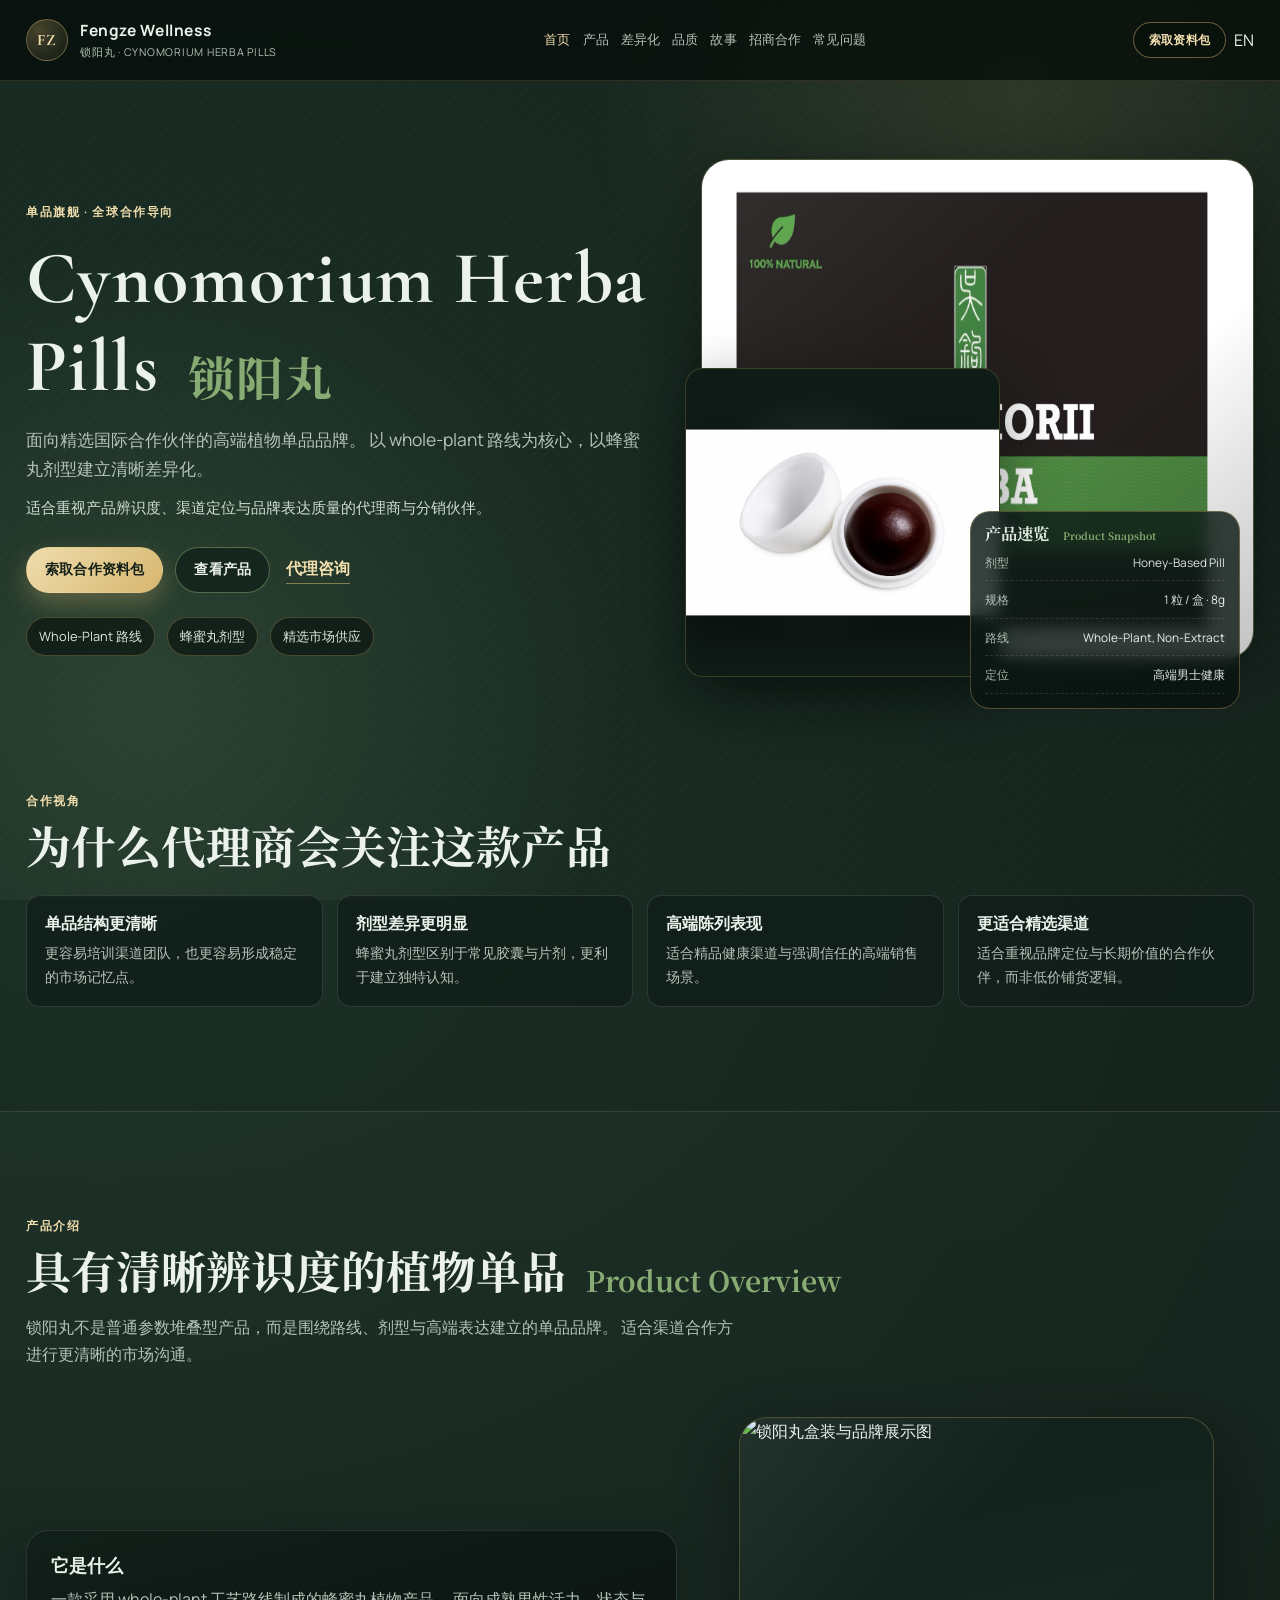
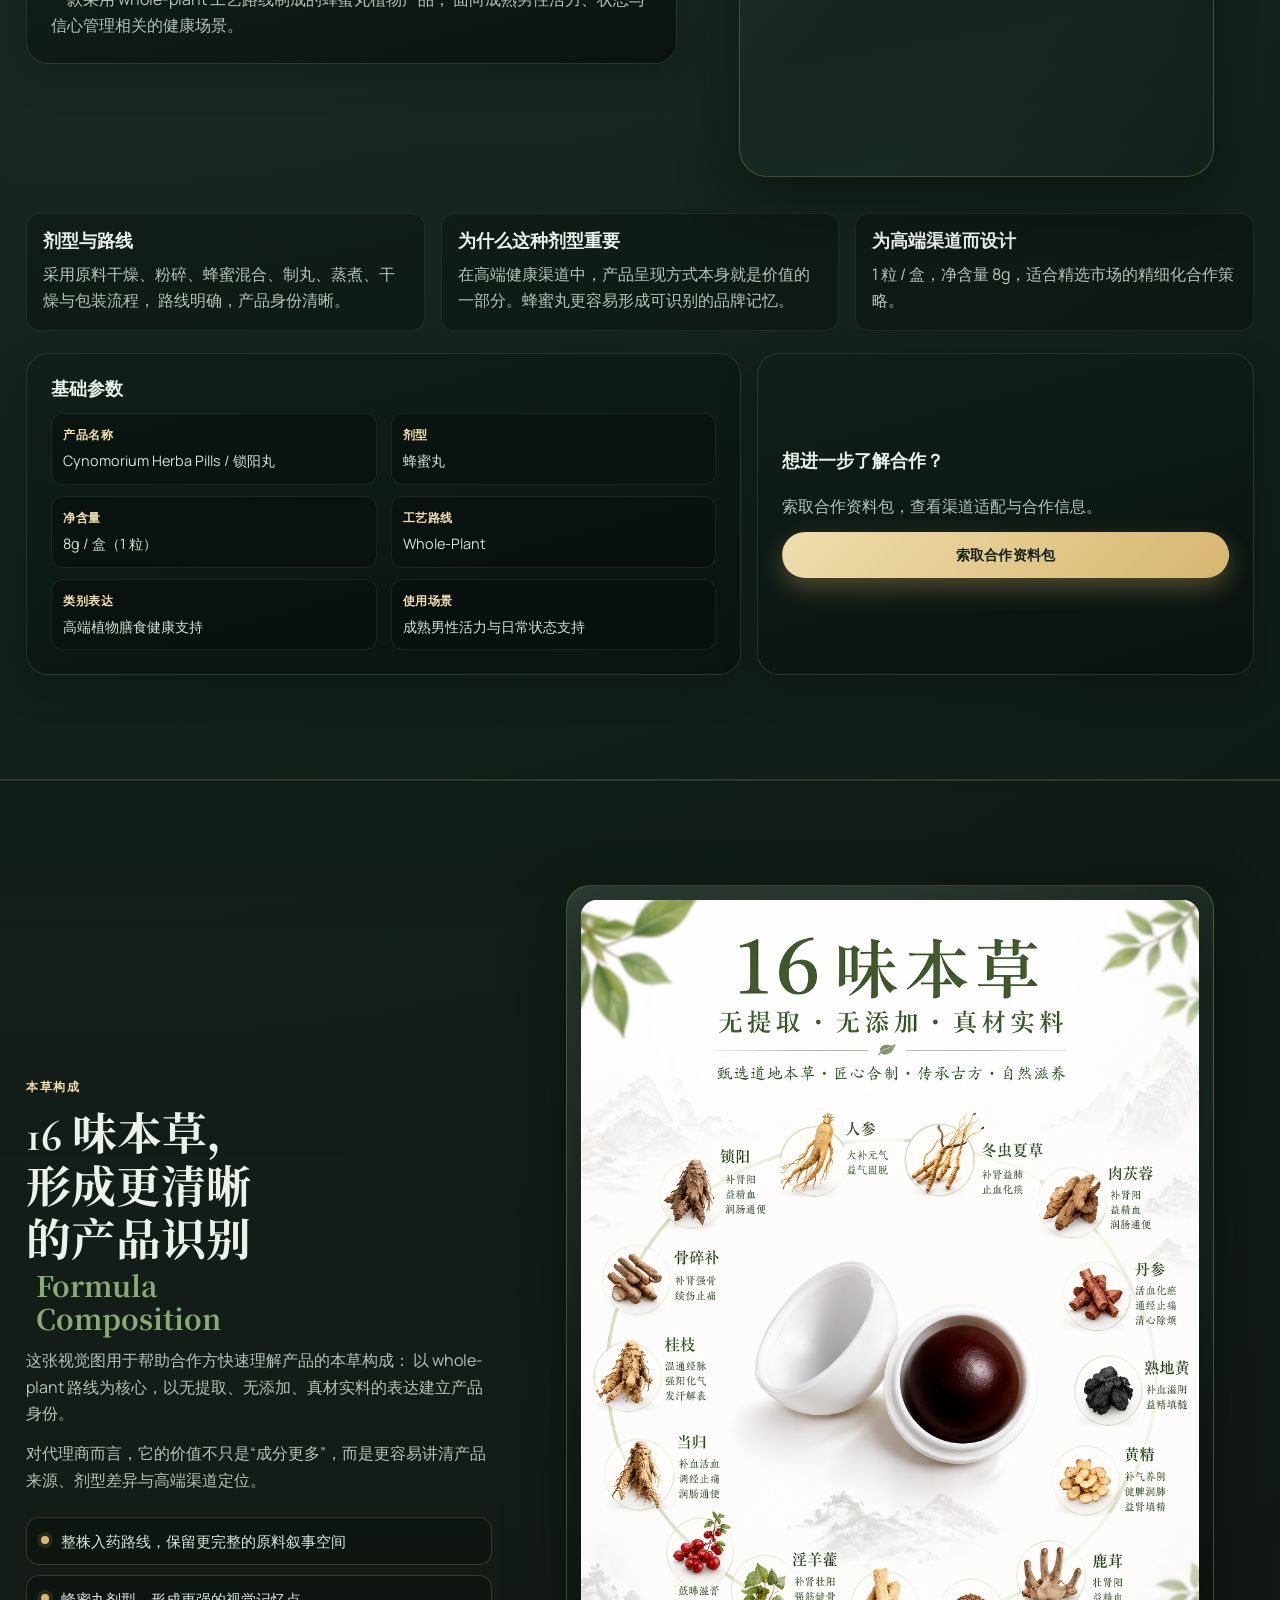
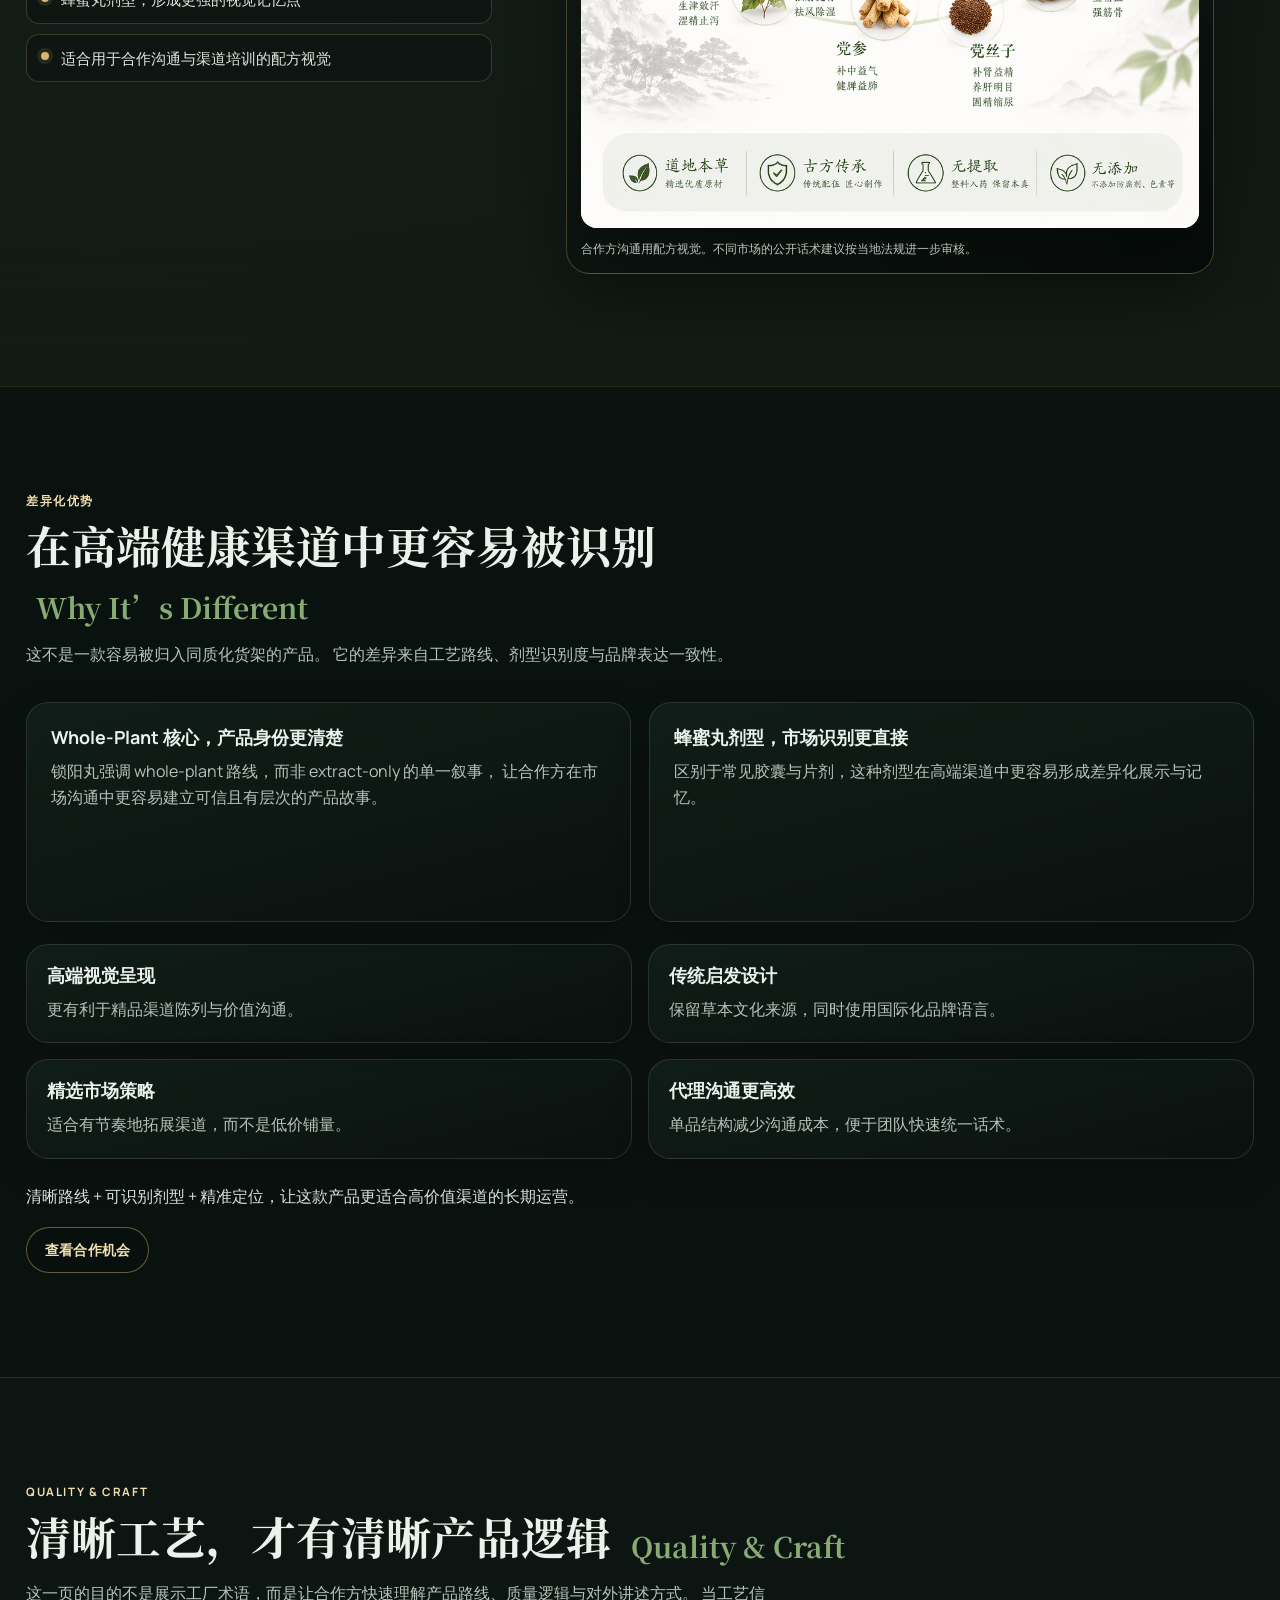
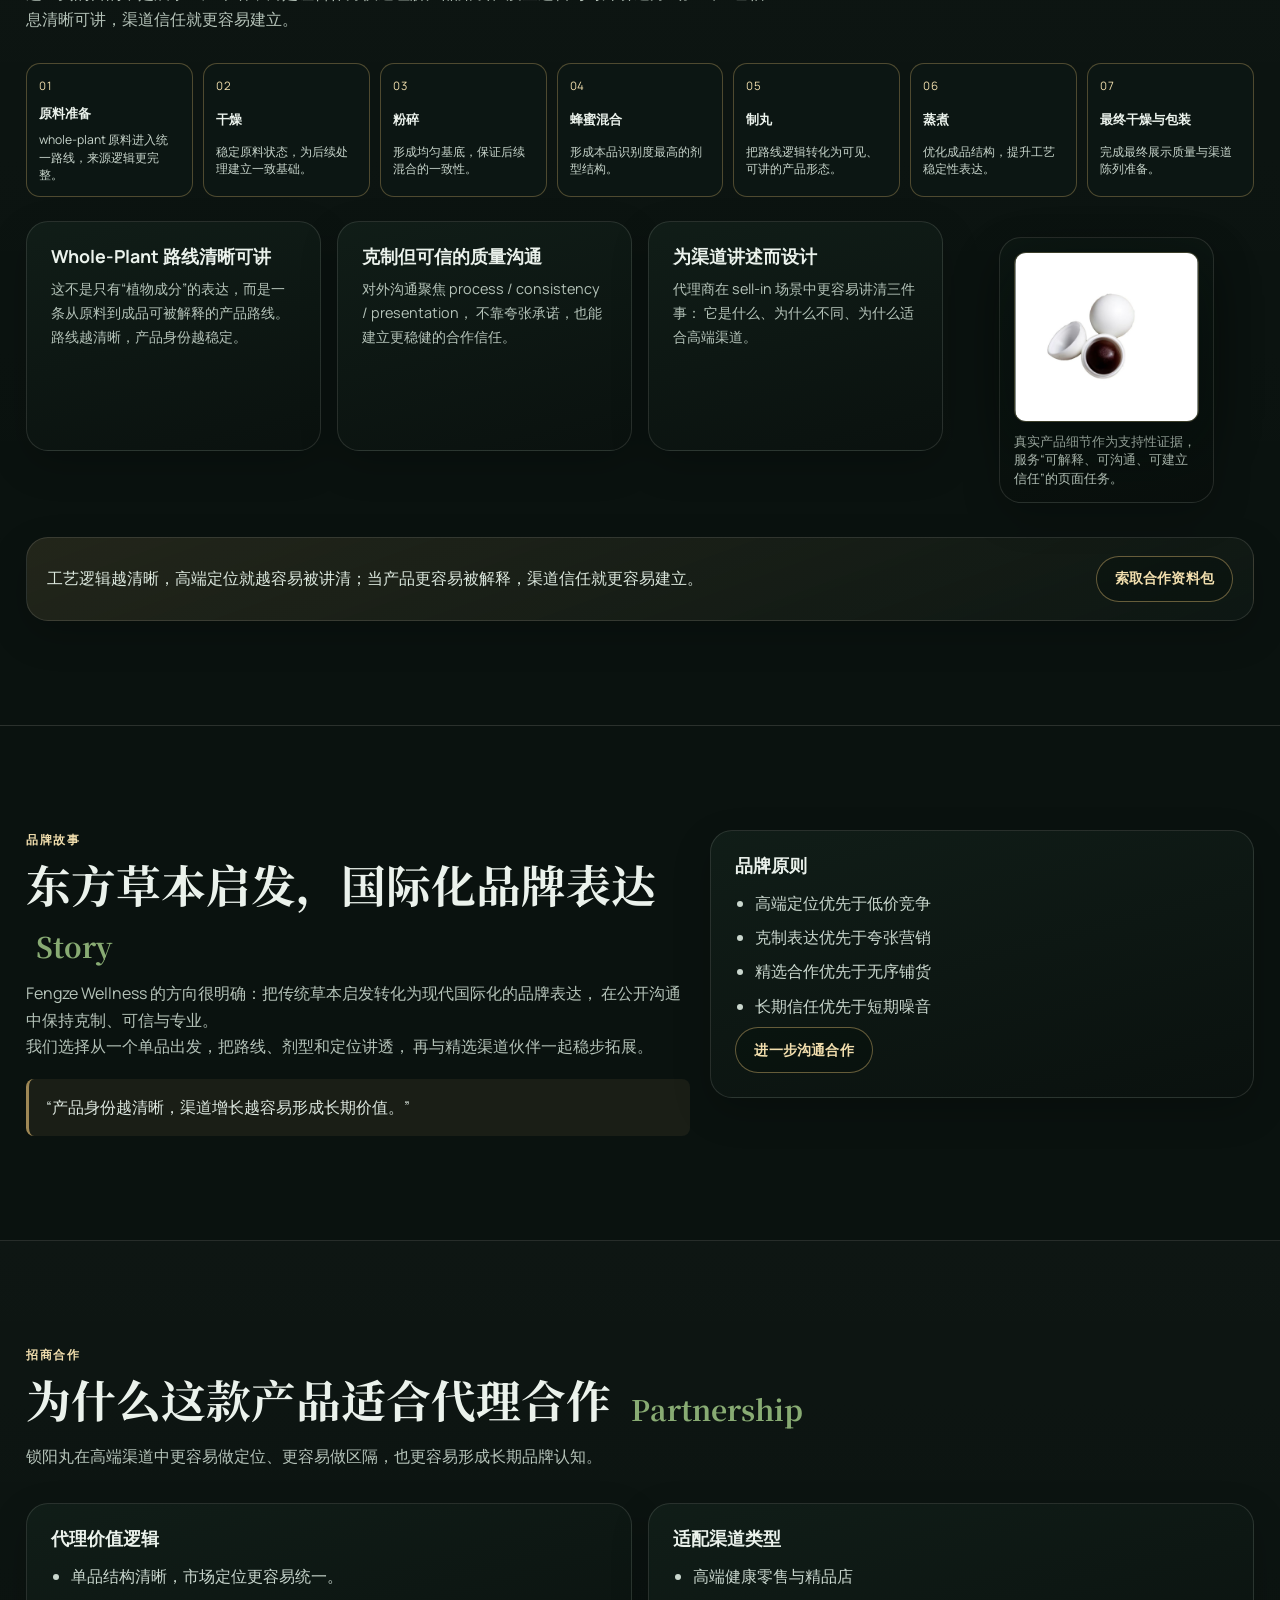
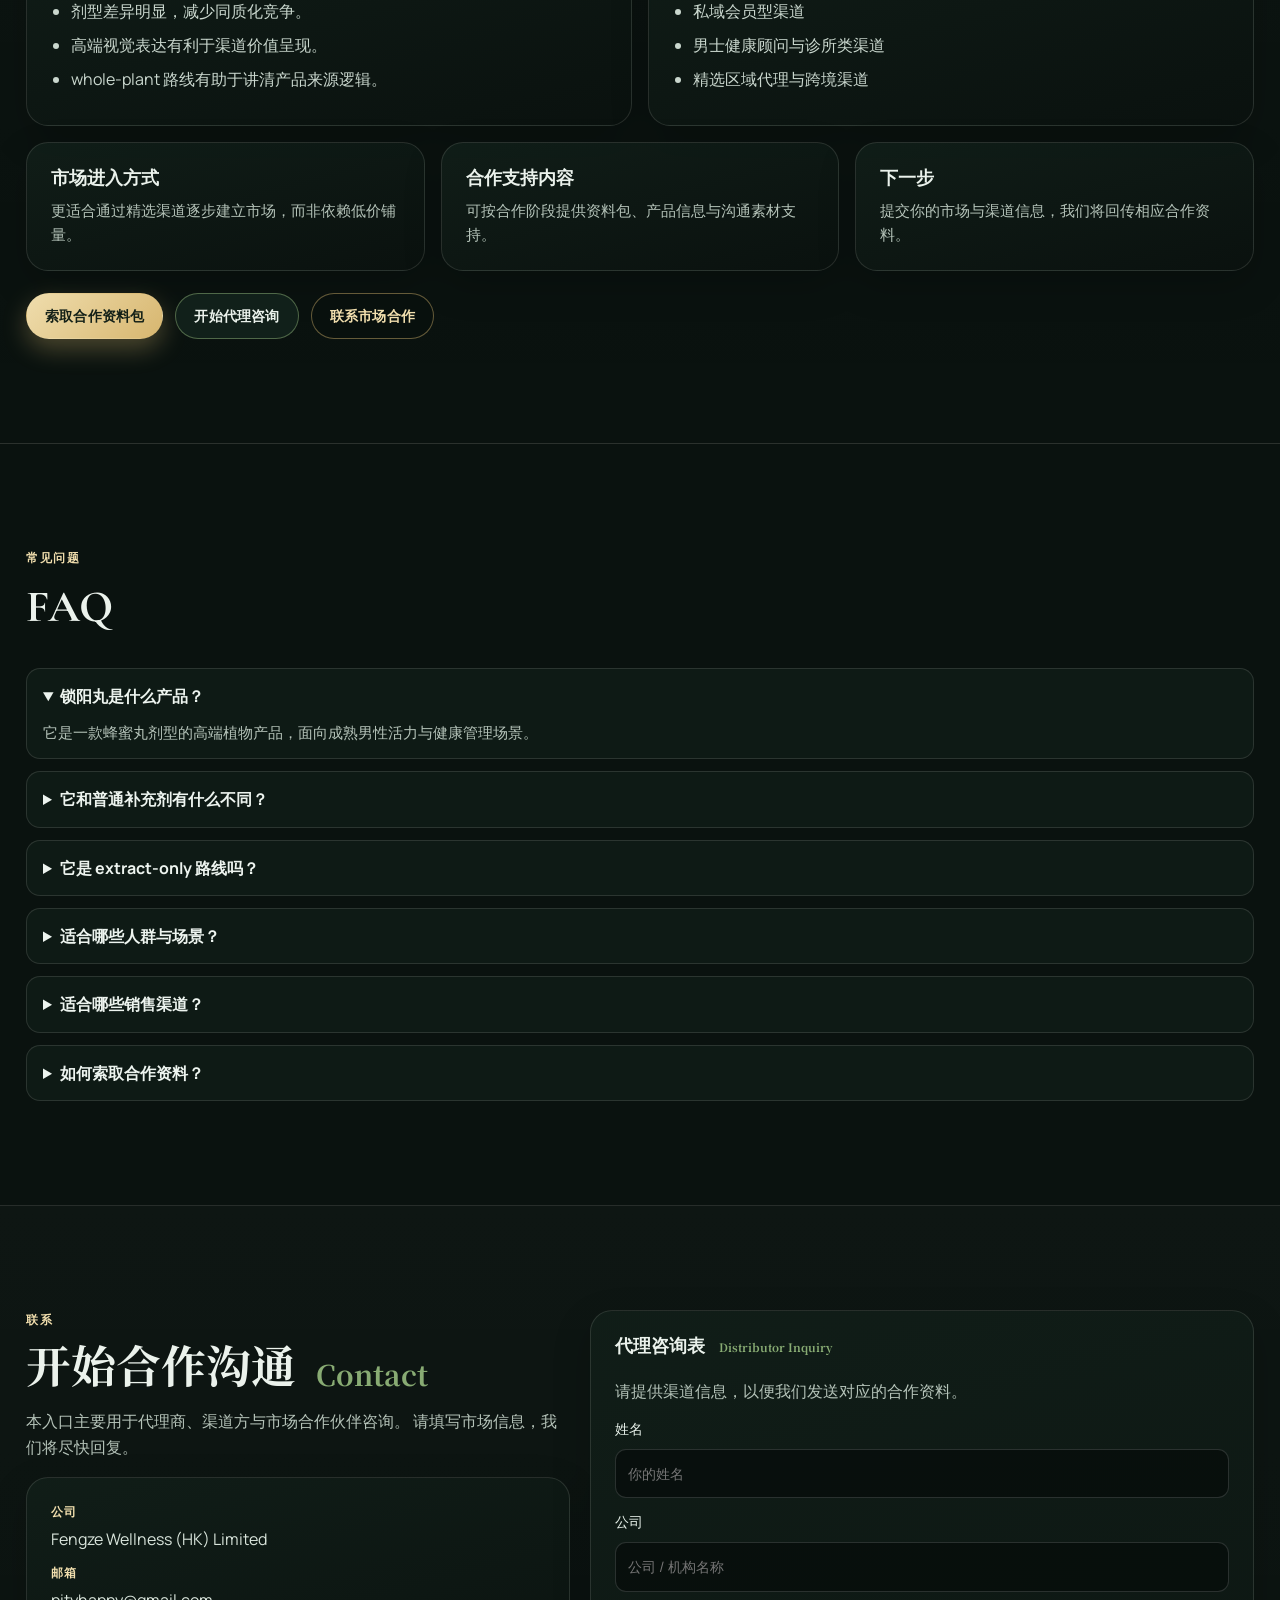
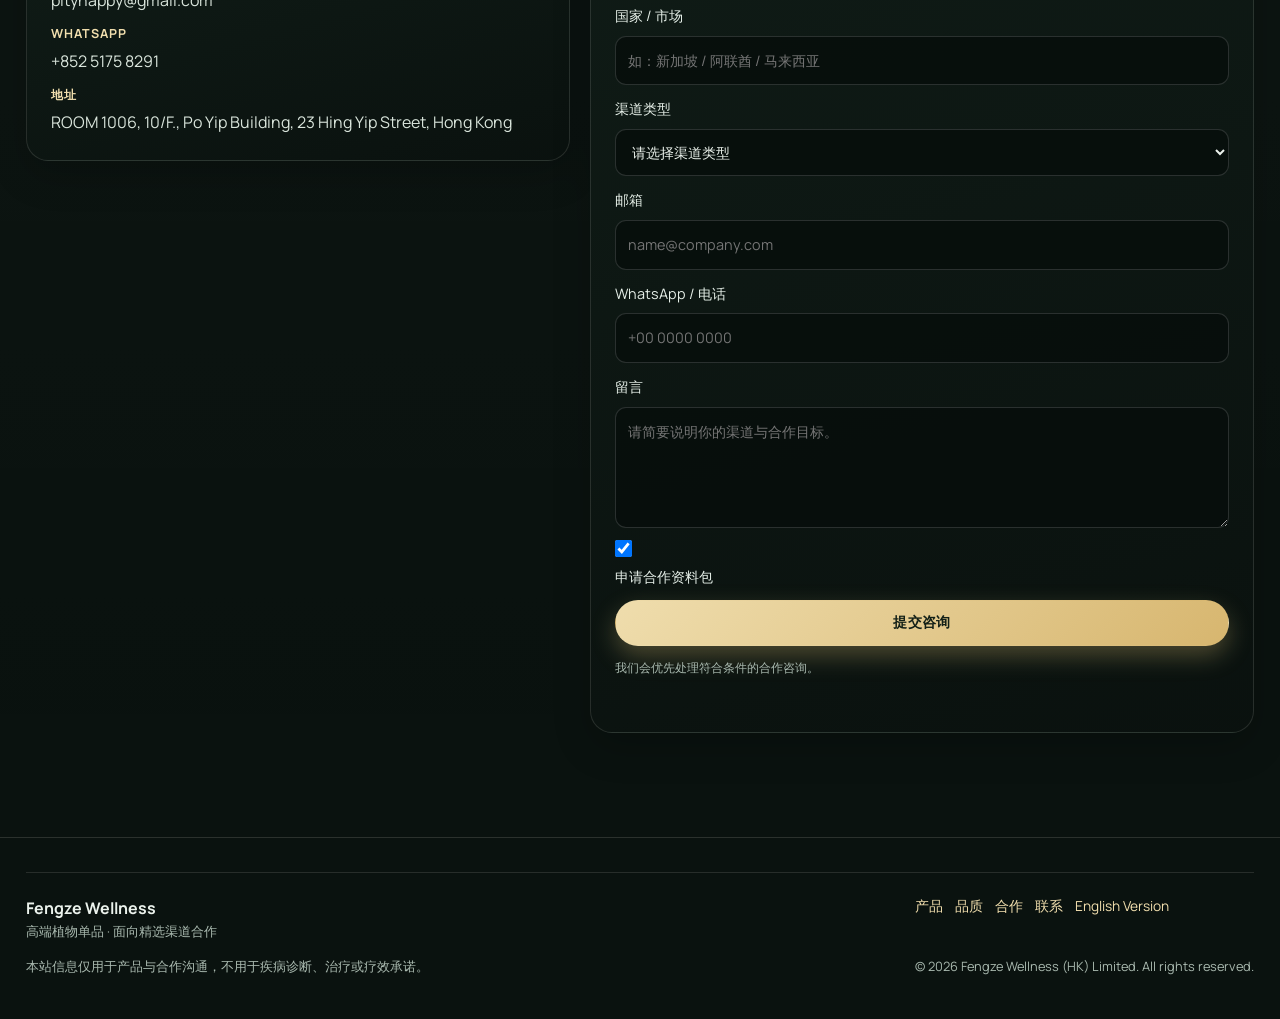
==== zh.html @ 14926e98 "Replace hero pill detail image" ====
<!DOCTYPE html>
<html lang="zh-CN">
<head>
  <meta charset="UTF-8" />
  <meta name="viewport" content="width=device-width, initial-scale=1.0" />
  <title>锁阳丸 | Cynomorium Herba Pills | 高端植物单品官网</title>
  <meta name="description" content="锁阳丸（Cynomorium Herba Pills）是面向成熟男性活力管理场景的高端植物膳食产品，采用 whole-plant 与蜂蜜丸路线，服务全球精选渠道合作。" />
  <meta property="og:type" content="website" />
  <meta property="og:title" content="锁阳丸 | Cynomorium Herba Pills" />
  <meta property="og:description" content="高端单品植物品牌，适合精选健康渠道与全球代理合作。" />
  <meta property="og:image" content="./assets/product-front.jpg?v=20260419" />
  <meta property="og:locale" content="zh_CN" />
  <meta name="twitter:card" content="summary_large_image" />
  <meta name="twitter:title" content="锁阳丸 | Cynomorium Herba Pills" />
  <meta name="twitter:description" content="whole-plant 路线与蜂蜜丸剂型，面向高端渠道合作。" />
  <meta name="twitter:image" content="./assets/product-front.jpg?v=20260419" />
  <link rel="icon" type="image/svg+xml" href="./public/favicon.svg" />
  <link rel="apple-touch-icon" href="./public/favicon.svg" />
  <link rel="stylesheet" href="./styles.css" />
</head>
<body>
  <div class="page-bg"></div>

  <header class="site-header">
    <div class="container nav-wrap">
      <a class="brand" href="#home" aria-label="Fengze Wellness 首页">
        <span class="brand-mark">FZ</span>
        <span>
          <strong>Fengze Wellness</strong>
          <em>锁阳丸 · Cynomorium Herba Pills</em>
        </span>
      </a>
      <button class="menu-btn" type="button" aria-expanded="false" aria-controls="site-nav">菜单</button>
      <nav id="site-nav" class="site-nav">
        <a href="#home">首页</a>
        <a href="#product">产品</a>
        <a href="#different">差异化</a>
        <a href="#quality">品质</a>
        <a href="#story">故事</a>
        <a href="#partnership">招商合作</a>
        <a href="#faq">常见问题</a>
      </nav>
      <div class="nav-actions">
        <a class="btn small ghost" href="#partnership-form">索取资料包</a>
        <a class="lang-link" href="./index.html" hreflang="en">EN</a>
      </div>
    </div>
  </header>

  <main>
    <section id="home" class="hero section">
      <div class="container hero-layout reveal">
        <div class="hero-copy">
          <p class="kicker">单品旗舰 · 全球合作导向</p>
          <h1>
            Cynomorium Herba Pills
            <span>锁阳丸</span>
          </h1>
          <p class="lead">
            面向精选国际合作伙伴的高端植物单品品牌。
            以 whole-plant 路线为核心，以蜂蜜丸剂型建立清晰差异化。
          </p>
          <p class="hero-note">适合重视产品辨识度、渠道定位与品牌表达质量的代理商与分销伙伴。</p>
          <div class="cta-row">
            <a class="btn gold" href="#partnership-form">索取合作资料包</a>
            <a class="btn dark" href="#product">查看产品</a>
            <a class="text-link hero-link" href="#partnership">代理咨询</a>
          </div>
          <ul class="hero-points">
            <li>Whole-Plant 路线</li>
            <li>蜂蜜丸剂型</li>
            <li>精选市场供应</li>
          </ul>
        </div>

        <div class="hero-visual">
          <div class="visual-main surface-frame">
            <img src="./assets/product-front.jpg?v=20260419" data-fallback="./public/placeholder-herbal.svg" alt="锁阳丸包装正面图" />
          </div>
          <div class="visual-mini surface-frame pill-focus-frame">
            <img class="pill-focus-image" src="./public/hero-pill-open.png?v=20260424" data-fallback="./public/placeholder-herbal.svg" alt="锁阳丸开盒丸体实物图" />
          </div>
          <aside class="spec-card glass">
            <h2>产品速览 <span>Product Snapshot</span></h2>
            <dl>
              <div><dt>剂型</dt><dd>Honey-Based Pill</dd></div>
              <div><dt>规格</dt><dd>1 粒 / 盒 · 8g</dd></div>
              <div><dt>路线</dt><dd>Whole-Plant, Non-Extract</dd></div>
              <div><dt>定位</dt><dd>高端男士健康</dd></div>
            </dl>
          </aside>
        </div>
      </div>

      <div class="container distributor-strip reveal">
        <header>
          <p class="kicker">合作视角</p>
          <h2>为什么代理商会关注这款产品</h2>
        </header>
        <div class="strip-grid">
          <article>
            <h3>单品结构更清晰</h3>
            <p>更容易培训渠道团队，也更容易形成稳定的市场记忆点。</p>
          </article>
          <article>
            <h3>剂型差异更明显</h3>
            <p>蜂蜜丸剂型区别于常见胶囊与片剂，更利于建立独特认知。</p>
          </article>
          <article>
            <h3>高端陈列表现</h3>
            <p>适合精品健康渠道与强调信任的高端销售场景。</p>
          </article>
          <article>
            <h3>更适合精选渠道</h3>
            <p>适合重视品牌定位与长期价值的合作伙伴，而非低价铺货逻辑。</p>
          </article>
        </div>
      </div>
    </section>

    <section id="product" class="section section-panel">
      <div class="container reveal">
        <div class="section-head">
          <p class="kicker">产品介绍</p>
          <h2>具有清晰辨识度的植物单品 <span>Product Overview</span></h2>
          <p>
            锁阳丸不是普通参数堆叠型产品，而是围绕路线、剂型与高端表达建立的单品品牌。
            适合渠道合作方进行更清晰的市场沟通。
          </p>
        </div>

        <div class="product-opening">
          <article class="card product-intro">
            <h3>它是什么</h3>
            <p>
              一款采用 whole-plant 工艺路线制成的蜂蜜丸植物产品，
              面向成熟男性活力、状态与信心管理相关的健康场景。
            </p>
          </article>
          <figure class="product-hero-image surface-frame">
            <img src="./assets/product-packaging.jpg?v=20260419" data-fallback="./public/placeholder-herbal.svg" alt="锁阳丸盒装与品牌展示图" />
          </figure>
        </div>

        <div class="product-story-grid">
          <article>
            <h3>剂型与路线</h3>
            <p>
              采用原料干燥、粉碎、蜂蜜混合、制丸、蒸煮、干燥与包装流程，
              路线明确，产品身份清晰。
            </p>
          </article>
          <article>
            <h3>为什么这种剂型重要</h3>
            <p>
              在高端健康渠道中，产品呈现方式本身就是价值的一部分。蜂蜜丸更容易形成可识别的品牌记忆。
            </p>
          </article>
          <article>
            <h3>为高端渠道而设计</h3>
            <p>
              1 粒 / 盒，净含量 8g，适合精选市场的精细化合作策略。
            </p>
          </article>
        </div>

        <div class="product-bottom">
          <div class="base-spec card">
            <h3>基础参数</h3>
            <div class="spec-table">
              <div><strong>产品名称</strong><span>Cynomorium Herba Pills / 锁阳丸</span></div>
              <div><strong>剂型</strong><span>蜂蜜丸</span></div>
              <div><strong>净含量</strong><span>8g / 盒（1 粒）</span></div>
              <div><strong>工艺路线</strong><span>Whole-Plant</span></div>
              <div><strong>类别表达</strong><span>高端植物膳食健康支持</span></div>
              <div><strong>使用场景</strong><span>成熟男性活力与日常状态支持</span></div>
            </div>
          </div>
          <aside class="card product-cta">
            <h3>想进一步了解合作？</h3>
            <p>
              索取合作资料包，查看渠道适配与合作信息。
            </p>
            <a class="btn gold" href="#partnership-form">索取合作资料包</a>
          </aside>
        </div>
      </div>
    </section>

    <section id="formula" class="section formula-section">
      <div class="container formula-layout reveal">
        <div class="formula-copy">
          <p class="kicker">本草构成</p>
          <h2>16 味本草，形成更清晰的产品识别 <span>Formula Composition</span></h2>
          <p>
            这张视觉图用于帮助合作方快速理解产品的本草构成：
            以 whole-plant 路线为核心，以无提取、无添加、真材实料的表达建立产品身份。
          </p>
          <p>
            对代理商而言，它的价值不只是“成分更多”，而是更容易讲清产品来源、剂型差异与高端渠道定位。
          </p>
          <ul class="formula-points">
            <li>整株入药路线，保留更完整的原料叙事空间</li>
            <li>蜂蜜丸剂型，形成更强的视觉记忆点</li>
            <li>适合用于合作沟通与渠道培训的配方视觉</li>
          </ul>
        </div>

        <figure class="formula-visual surface-frame">
          <img src="./public/formula-zh.png?v=20260424" alt="锁阳丸 16 味本草构成视觉图" />
          <figcaption>
            合作方沟通用配方视觉。不同市场的公开话术建议按当地法规进一步审核。
          </figcaption>
        </figure>
      </div>
    </section>

    <section id="different" class="section">
      <div class="container reveal">
        <div class="section-head narrow">
          <p class="kicker">差异化优势</p>
          <h2>在高端健康渠道中更容易被识别 <span>Why It’s Different</span></h2>
          <p>
            这不是一款容易被归入同质化货架的产品。
            它的差异来自工艺路线、剂型识别度与品牌表达一致性。
          </p>
        </div>

        <div class="different-primary">
          <article class="feature-block card">
            <h3>Whole-Plant 核心，产品身份更清楚</h3>
            <p>
              锁阳丸强调 whole-plant 路线，而非 extract-only 的单一叙事，
              让合作方在市场沟通中更容易建立可信且有层次的产品故事。
            </p>
          </article>
          <article class="feature-block card">
            <h3>蜂蜜丸剂型，市场识别更直接</h3>
            <p>
              区别于常见胶囊与片剂，这种剂型在高端渠道中更容易形成差异化展示与记忆。
            </p>
          </article>
        </div>

        <div class="different-secondary">
          <article class="card"><h3>高端视觉呈现</h3><p>更有利于精品渠道陈列与价值沟通。</p></article>
          <article class="card"><h3>传统启发设计</h3><p>保留草本文化来源，同时使用国际化品牌语言。</p></article>
          <article class="card"><h3>精选市场策略</h3><p>适合有节奏地拓展渠道，而不是低价铺量。</p></article>
          <article class="card"><h3>代理沟通更高效</h3><p>单品结构减少沟通成本，便于团队快速统一话术。</p></article>
        </div>

        <p class="different-summary">
          清晰路线 + 可识别剂型 + 精准定位，让这款产品更适合高价值渠道的长期运营。
        </p>
        <a class="btn line" href="#partnership">查看合作机会</a>
      </div>
    </section>

    <section id="quality" class="section section-panel quality-section">
      <div class="container reveal">
        <div class="section-head quality-head">
          <p class="kicker">QUALITY & CRAFT</p>
          <h2>清晰工艺，才有清晰产品逻辑 <span>Quality & Craft</span></h2>
          <p>
            这一页的目的不是展示工厂术语，而是让合作方快速理解产品路线、质量逻辑与对外讲述方式。
            当工艺信息清晰可讲，渠道信任就更容易建立。
          </p>
        </div>

        <ol class="process-flow quality-process">
          <li><span>01</span><strong>原料准备</strong><p>whole-plant 原料进入统一路线，来源逻辑更完整。</p></li>
          <li><span>02</span><strong>干燥</strong><p>稳定原料状态，为后续处理建立一致基础。</p></li>
          <li><span>03</span><strong>粉碎</strong><p>形成均匀基底，保证后续混合的一致性。</p></li>
          <li><span>04</span><strong>蜂蜜混合</strong><p>形成本品识别度最高的剂型结构。</p></li>
          <li><span>05</span><strong>制丸</strong><p>把路线逻辑转化为可见、可讲的产品形态。</p></li>
          <li><span>06</span><strong>蒸煮</strong><p>优化成品结构，提升工艺稳定性表达。</p></li>
          <li><span>07</span><strong>最终干燥与包装</strong><p>完成最终展示质量与渠道陈列准备。</p></li>
        </ol>

        <div class="quality-grid quality-value-grid">
          <article class="card quality-value-card">
            <h3>Whole-Plant 路线清晰可讲</h3>
            <p>
              这不是只有“植物成分”的表达，而是一条从原料到成品可被解释的产品路线。
              路线越清晰，产品身份越稳定。
            </p>
          </article>
          <article class="card quality-value-card">
            <h3>克制但可信的质量沟通</h3>
            <p>
              对外沟通聚焦 process / consistency / presentation，
              不靠夸张承诺，也能建立更稳健的合作信任。
            </p>
          </article>
          <article class="card quality-value-card">
            <h3>为渠道讲述而设计</h3>
            <p>
              代理商在 sell-in 场景中更容易讲清三件事：
              它是什么、为什么不同、为什么适合高端渠道。
            </p>
          </article>
          <figure class="card quality-support">
            <div class="quality-support-media surface-frame pill-focus-frame">
              <img class="quality-support-img" src="./assets/product-main.jpg?v=20260420" data-fallback="./public/placeholder-herbal.svg" alt="锁阳丸实物细节图" />
            </div>
            <figcaption>真实产品细节作为支持性证据，服务“可解释、可沟通、可建立信任”的页面任务。</figcaption>
          </figure>
        </div>

        <div class="card quality-close">
          <p>工艺逻辑越清晰，高端定位就越容易被讲清；当产品更容易被解释，渠道信任就更容易建立。</p>
          <a class="btn line" href="#partnership-form">索取合作资料包</a>
        </div>
      </div>
    </section>

    <section id="story" class="section">
      <div class="container story-grid reveal">
        <article>
          <p class="kicker">品牌故事</p>
          <h2>东方草本启发，国际化品牌表达 <span>Story</span></h2>
          <p>
            Fengze Wellness 的方向很明确：把传统草本启发转化为现代国际化的品牌表达，
            在公开沟通中保持克制、可信与专业。
          </p>
          <p>
            我们选择从一个单品出发，把路线、剂型和定位讲透，
            再与精选渠道伙伴一起稳步拓展。
          </p>
          <blockquote>
            “产品身份越清晰，渠道增长越容易形成长期价值。”
          </blockquote>
        </article>

        <article class="card story-card">
          <h3>品牌原则</h3>
          <ul>
            <li>高端定位优先于低价竞争</li>
            <li>克制表达优先于夸张营销</li>
            <li>精选合作优先于无序铺货</li>
            <li>长期信任优先于短期噪音</li>
          </ul>
          <a class="btn line" href="#partnership">进一步沟通合作</a>
        </article>
      </div>
    </section>

    <section id="partnership" class="section section-panel">
      <div class="container reveal">
        <div class="section-head">
          <p class="kicker">招商合作</p>
          <h2>为什么这款产品适合代理合作 <span>Partnership</span></h2>
          <p>
            锁阳丸在高端渠道中更容易做定位、更容易做区隔，也更容易形成长期品牌认知。
          </p>
        </div>

        <div class="partnership-layout">
          <article class="card partner-lead">
            <h3>代理价值逻辑</h3>
            <ul>
              <li>单品结构清晰，市场定位更容易统一。</li>
              <li>剂型差异明显，减少同质化竞争。</li>
              <li>高端视觉表达有利于渠道价值呈现。</li>
              <li>whole-plant 路线有助于讲清产品来源逻辑。</li>
            </ul>
          </article>
          <article class="card partner-lead">
            <h3>适配渠道类型</h3>
            <ul>
              <li>高端健康零售与精品店</li>
              <li>私域会员型渠道</li>
              <li>男士健康顾问与诊所类渠道</li>
              <li>精选区域代理与跨境渠道</li>
            </ul>
          </article>
        </div>

        <div class="partner-grid">
          <article class="card">
            <h3>市场进入方式</h3>
            <p>
              更适合通过精选渠道逐步建立市场，而非依赖低价铺量。
            </p>
          </article>
          <article class="card">
            <h3>合作支持内容</h3>
            <p>
              可按合作阶段提供资料包、产品信息与沟通素材支持。
            </p>
          </article>
          <article class="card">
            <h3>下一步</h3>
            <p>
              提交你的市场与渠道信息，我们将回传相应合作资料。
            </p>
          </article>
        </div>

        <div class="partner-cta-row">
          <a class="btn gold" href="#partnership-form">索取合作资料包</a>
          <a class="btn dark" href="#partnership-form">开始代理咨询</a>
          <a class="btn line" href="#contact">联系市场合作</a>
        </div>
      </div>
    </section>

    <section id="faq" class="section">
      <div class="container reveal">
        <div class="section-head narrow">
          <p class="kicker">常见问题</p>
          <h2>FAQ</h2>
        </div>

        <div class="faq-list">
          <details class="faq-item" open>
            <summary>锁阳丸是什么产品？</summary>
            <p>它是一款蜂蜜丸剂型的高端植物产品，面向成熟男性活力与健康管理场景。</p>
          </details>
          <details class="faq-item">
            <summary>它和普通补充剂有什么不同？</summary>
            <p>主要差异在于 whole-plant 路线、剂型识别度和单品高端定位策略。</p>
          </details>
          <details class="faq-item">
            <summary>它是 extract-only 路线吗？</summary>
            <p>不是。对外定位强调 whole-plant 路线，而非单一提取物叙事。</p>
          </details>
          <details class="faq-item">
            <summary>适合哪些人群与场景？</summary>
            <p>适合关注日常活力、状态与自信管理的成熟男性健康场景。</p>
          </details>
          <details class="faq-item">
            <summary>适合哪些销售渠道？</summary>
            <p>高端健康零售、精品渠道、私域会员渠道与精选代理网络。</p>
          </details>
          <details class="faq-item">
            <summary>如何索取合作资料？</summary>
            <p>可通过页面表单提交代理咨询，或通过邮箱/WhatsApp 直接联系。</p>
          </details>
        </div>
      </div>
    </section>

    <section id="contact" class="section section-panel">
      <div class="container contact-layout reveal">
        <article>
          <p class="kicker">联系</p>
          <h2>开始合作沟通 <span>Contact</span></h2>
          <p>
            本入口主要用于代理商、渠道方与市场合作伙伴咨询。
            请填写市场信息，我们将尽快回复。
          </p>

          <div class="contact-card card">
            <div><strong>公司</strong><span>Fengze Wellness (HK) Limited</span></div>
            <div><strong>邮箱</strong><a href="mailto:pityhappy@gmail.com">pityhappy@gmail.com</a></div>
            <div><strong>WhatsApp</strong><a href="https://wa.me/85251758291" target="_blank" rel="noreferrer">+852 5175 8291</a></div>
            <div><strong>地址</strong><span>ROOM 1006, 10/F., Po Yip Building, 23 Hing Yip Street, Hong Kong</span></div>
          </div>
        </article>

        <form id="partnership-form" class="card inquiry-form" novalidate method="POST" action="https://formsubmit.co/ajax/pityhappy@gmail.com">
          <h3>代理咨询表 <span>Distributor Inquiry</span></h3>
          <p>请提供渠道信息，以便我们发送对应的合作资料。</p>
          <input type="hidden" name="_subject" value="新的合作咨询 - Cynomorium Herba Pills" />
          <input type="hidden" name="_captcha" value="false" />
          <input type="hidden" name="_template" value="table" />
          <input type="hidden" name="site_language" value="zh" />
          <input class="hp-field" type="text" name="_honey" tabindex="-1" autocomplete="off" />

          <label>
            姓名
            <input type="text" name="fullName" required placeholder="你的姓名" />
          </label>
          <label>
            公司
            <input type="text" name="company" required placeholder="公司 / 机构名称" />
          </label>
          <label>
            国家 / 市场
            <input type="text" name="market" required placeholder="如：新加坡 / 阿联酋 / 马来西亚" />
          </label>
          <label>
            渠道类型
            <select name="channelType" required>
              <option value="">请选择渠道类型</option>
              <option>代理商</option>
              <option>批发商</option>
              <option>连锁零售</option>
              <option>诊所 / 健康中心</option>
              <option>私域会员渠道</option>
              <option>其他</option>
            </select>
          </label>
          <label>
            邮箱
            <input type="email" name="email" required placeholder="name@company.com" />
          </label>
          <label>
            WhatsApp / 电话
            <input type="text" name="whatsapp" placeholder="+00 0000 0000" />
          </label>
          <label>
            留言
            <textarea name="message" rows="4" placeholder="请简要说明你的渠道与合作目标。"></textarea>
          </label>

          <label class="checkline">
            <input type="checkbox" name="deck" checked />
            申请合作资料包
          </label>

          <button class="btn gold" type="submit">提交咨询</button>
          <p class="form-note">我们会优先处理符合条件的合作咨询。</p>
          <p class="form-feedback" role="status" aria-live="polite"></p>
        </form>
      </div>
    </section>
  </main>

  <footer class="site-footer">
    <div class="container footer-grid">
      <div>
        <strong>Fengze Wellness</strong>
        <p>高端植物单品 · 面向精选渠道合作</p>
      </div>
      <nav>
        <a href="#product">产品</a>
        <a href="#quality">品质</a>
        <a href="#partnership">合作</a>
        <a href="#contact">联系</a>
        <a href="./index.html" hreflang="en">English Version</a>
      </nav>
      <p class="compliance-note">
        本站信息仅用于产品与合作沟通，不用于疾病诊断、治疗或疗效承诺。
      </p>
      <p class="copyright">© <span id="year"></span> Fengze Wellness (HK) Limited. All rights reserved.</p>
    </div>
  </footer>

  <script src="./site.js"></script>
</body>
</html>
---- styles.css ----
@import url('https://fonts.googleapis.com/css2?family=Manrope:wght@400;500;600;700;800&family=Cormorant+Garamond:wght@500;600;700&family=Noto+Serif+SC:wght@500;600&display=swap');

:root {
  --bg: #0a120f;
  --bg-soft: #0f1a16;
  --panel: #14231c;
  --panel-2: #1a2d24;
  --text: #ebf2ec;
  --muted: #b5c3b9;
  --line: rgba(236, 233, 219, 0.13);
  --gold: #d7b66f;
  --gold-soft: #f2dfae;
  --green: #88ab73;
  --ink: #08100d;
  --max: 1240px;
  --radius-xl: 28px;
  --radius-lg: 22px;
  --radius-md: 14px;
  --shadow: 0 20px 60px rgba(2, 8, 6, 0.45);
}

* {
  box-sizing: border-box;
}

html {
  scroll-behavior: smooth;
}

body {
  margin: 0;
  min-height: 100vh;
  background: radial-gradient(circle at 8% 8%, #1c3127 0%, var(--bg) 34%),
    linear-gradient(168deg, #08100d 0%, #0e1813 50%, #0a120f 100%);
  color: var(--text);
  font-family: "Manrope", "Segoe UI", "PingFang SC", "Microsoft YaHei", sans-serif;
  line-height: 1.65;
}

.page-bg {
  position: fixed;
  inset: 0;
  z-index: -1;
  pointer-events: none;
  background-image:
    radial-gradient(circle at 80% 10%, rgba(215, 182, 111, 0.13), transparent 34%),
    radial-gradient(circle at 12% 78%, rgba(136, 171, 115, 0.15), transparent 36%),
    repeating-linear-gradient(130deg, rgba(255, 255, 255, 0.02) 0, rgba(255, 255, 255, 0.02) 1px, transparent 1px, transparent 10px);
}

a {
  color: inherit;
  text-decoration: none;
}

img {
  max-width: 100%;
  display: block;
}

.container {
  width: min(var(--max), 100% - 52px);
  margin: 0 auto;
}

.section {
  padding: 104px 0;
  position: relative;
}

.section-panel {
  background: linear-gradient(180deg, rgba(255, 255, 255, 0.018), rgba(255, 255, 255, 0));
  border-top: 1px solid var(--line);
  border-bottom: 1px solid var(--line);
}

.site-header {
  position: sticky;
  top: 0;
  z-index: 80;
  background: rgba(6, 13, 10, 0.76);
  backdrop-filter: blur(14px);
  border-bottom: 1px solid rgba(215, 182, 111, 0.18);
  transition: box-shadow 0.35s ease, background-color 0.35s ease;
}

.site-header.scrolled {
  background: rgba(5, 10, 8, 0.9);
  box-shadow: 0 14px 34px rgba(0, 0, 0, 0.34);
}

.nav-wrap {
  min-height: 80px;
  display: grid;
  grid-template-columns: auto 1fr auto;
  align-items: center;
  gap: 18px;
}

.brand {
  display: inline-flex;
  align-items: center;
  gap: 12px;
  min-width: 0;
}

.brand strong {
  display: block;
  font-size: 0.97rem;
  letter-spacing: 0.04em;
}

.brand em {
  display: block;
  font-style: normal;
  color: var(--muted);
  font-size: 0.67rem;
  letter-spacing: 0.07em;
  text-transform: uppercase;
}

.brand-mark {
  width: 42px;
  height: 42px;
  border-radius: 50%;
  display: inline-grid;
  place-items: center;
  border: 1px solid rgba(215, 182, 111, 0.42);
  color: var(--gold-soft);
  font-weight: 700;
  letter-spacing: 0.08em;
  font-family: "Cormorant Garamond", serif;
  background: radial-gradient(circle at 30% 24%, rgba(215, 182, 111, 0.3), rgba(20, 34, 28, 0.52));
}

.site-nav {
  justify-self: center;
  display: flex;
  align-items: center;
  justify-content: center;
  gap: 12px;
  flex-wrap: nowrap;
}

.site-nav a {
  color: var(--muted);
  font-size: 0.82rem;
  letter-spacing: 0.01em;
  white-space: nowrap;
  transition: color 0.24s ease;
}

.site-nav a:hover,
.site-nav a.active {
  color: var(--gold-soft);
}

.nav-actions {
  display: inline-flex;
  align-items: center;
  gap: 8px;
}

.menu-btn {
  display: none;
  border: 1px solid var(--line);
  background: rgba(18, 34, 28, 0.8);
  color: var(--text);
  border-radius: 999px;
  padding: 8px 14px;
  cursor: pointer;
}

.btn {
  display: inline-flex;
  align-items: center;
  justify-content: center;
  min-height: 46px;
  padding: 0 18px;
  border-radius: 999px;
  font-weight: 700;
  font-size: 0.86rem;
  letter-spacing: 0.015em;
  border: 1px solid transparent;
  transition: transform 0.2s ease, border-color 0.2s ease, background-color 0.2s ease;
}

.btn:hover {
  transform: translateY(-1px);
}

.btn.small {
  min-height: 36px;
  padding: 0 15px;
  font-size: 0.78rem;
}

.btn.gold {
  color: #132017;
  background: linear-gradient(135deg, #efddad, var(--gold));
  box-shadow: 0 10px 24px rgba(215, 182, 111, 0.32);
}

.btn.dark {
  color: var(--text);
  border-color: rgba(136, 171, 115, 0.52);
  background: rgba(19, 35, 29, 0.86);
}

.btn.line,
.btn.ghost {
  color: var(--gold-soft);
  border-color: rgba(215, 182, 111, 0.45);
  background: rgba(8, 15, 12, 0.36);
}

.text-link {
  display: inline-flex;
  align-items: center;
  gap: 6px;
  color: var(--gold-soft);
  font-weight: 650;
  border-bottom: 1px solid rgba(215, 182, 111, 0.55);
  padding-bottom: 2px;
}

.hero {
  padding-top: 78px;
}

.hero-layout {
  display: grid;
  grid-template-columns: 1.07fr 0.93fr;
  gap: 38px;
  align-items: center;
}

.kicker {
  margin: 0 0 14px;
  color: var(--gold-soft);
  text-transform: uppercase;
  letter-spacing: 0.14em;
  font-size: 0.72rem;
  font-weight: 700;
}

h1,
h2,
h3 {
  margin: 0;
  line-height: 1.18;
}

h1 {
  font-size: clamp(2.3rem, 5.8vw, 4.7rem);
  font-family: "Cormorant Garamond", "Noto Serif SC", serif;
  letter-spacing: 0.02em;
  margin-bottom: 15px;
}

h1 span,
h2 span,
h3 span {
  display: inline-block;
  font-family: "Noto Serif SC", serif;
  color: var(--green);
  font-size: 0.63em;
  margin-left: 10px;
  vertical-align: middle;
}

h2 {
  font-size: clamp(1.75rem, 4vw, 2.8rem);
  font-family: "Cormorant Garamond", "Noto Serif SC", serif;
  margin-bottom: 12px;
}

h3 {
  font-size: 1.12rem;
  margin-bottom: 10px;
}

p {
  margin: 0;
  color: var(--muted);
}

.lead {
  max-width: 57ch;
  font-size: 1.09rem;
}

.hero-note {
  margin-top: 13px;
  color: #cfddd2;
  font-size: 0.94rem;
}

.hero-value {
  margin-top: 12px;
  padding: 10px 12px;
  border-left: 2px solid rgba(215, 182, 111, 0.65);
  background: rgba(215, 182, 111, 0.08);
  color: #e2ebe4;
  font-size: 0.92rem;
}

.cta-row {
  margin-top: 26px;
  display: flex;
  align-items: center;
  flex-wrap: wrap;
  gap: 12px;
}

.hero-link {
  margin-left: 4px;
}

.hero-points {
  list-style: none;
  margin: 24px 0 0;
  padding: 0;
  display: flex;
  gap: 12px;
  flex-wrap: wrap;
}

.hero-points li {
  border: 1px solid rgba(215, 182, 111, 0.28);
  background: rgba(14, 25, 20, 0.78);
  border-radius: 999px;
  padding: 8px 12px;
  font-size: 0.8rem;
  color: #dce8de;
}

.hero-visual {
  position: relative;
  min-height: 540px;
}

.surface-frame {
  position: relative;
  overflow: hidden;
  border: 1px solid rgba(215, 182, 111, 0.28);
  box-shadow: var(--shadow);
  background: linear-gradient(170deg, #10201a, #182b23);
}

.surface-frame::after {
  content: "";
  position: absolute;
  inset: 0;
  pointer-events: none;
  background: linear-gradient(140deg, rgba(255, 255, 255, 0.08), transparent 38%, transparent 62%, rgba(0, 0, 0, 0.24));
}

.safe-frame::before {
  content: "";
  position: absolute;
  left: 0;
  right: 0;
  bottom: 0;
  height: 34%;
  z-index: 1;
  pointer-events: none;
  background: linear-gradient(180deg, rgba(6, 12, 10, 0), rgba(6, 12, 10, 0.88));
}

.safe-crop {
  width: 100%;
  height: 100%;
  object-fit: cover;
  transform: scale(1.035);
}

.safe-crop-top {
  object-position: center 18%;
}

.safe-crop-mid {
  object-position: center 28%;
}

.safe-crop-pack {
  object-position: center 48%;
}

.pill-focus-frame {
  border-color: rgba(215, 182, 111, 0.22);
  background:
    radial-gradient(circle at 42% 48%, rgba(255, 255, 255, 0.12), rgba(15, 27, 22, 0.9) 52%),
    linear-gradient(170deg, #0f1d18, #182a23);
}

.pill-focus-frame::after {
  background: none;
}

.pill-focus-image {
  width: 100%;
  height: 100%;
  object-fit: contain;
  object-position: center center;
  transform: scale(1.05);
  filter: drop-shadow(0 22px 24px rgba(0, 0, 0, 0.45));
}

.visual-main {
  border-radius: var(--radius-xl);
  height: 500px;
}

.visual-main img {
  width: 100%;
  height: 100%;
}

.visual-mini {
  border-radius: 18px;
  width: 57%;
  aspect-ratio: 1.02;
  position: absolute;
  left: -16px;
  bottom: 22px;
  z-index: 2;
}

.visual-mini img {
  width: 100%;
  height: 100%;
}

.glass {
  background: linear-gradient(170deg, rgba(15, 32, 26, 0.92), rgba(9, 18, 15, 0.84));
  border: 1px solid rgba(215, 182, 111, 0.34);
  backdrop-filter: blur(8px);
}

.spec-card {
  max-width: 270px;
  width: calc(100% - 52px);
  border-radius: 20px;
  padding: 14px;
  position: absolute;
  right: 14px;
  bottom: -10px;
  opacity: 0.93;
  z-index: 3;
}

.spec-card h2 {
  font-size: 1.02rem;
  margin-bottom: 8px;
}

.spec-card dl {
  margin: 0;
  display: grid;
  gap: 9px;
}

.spec-card dl div {
  display: flex;
  justify-content: space-between;
  gap: 8px;
  padding-bottom: 8px;
  border-bottom: 1px dashed rgba(255, 255, 255, 0.12);
}

.spec-card dt,
.spec-card dd {
  margin: 0;
  font-size: 0.74rem;
}

.spec-card dt {
  color: #b4c4b9;
}

.spec-card dd {
  text-align: right;
  color: #edf4ef;
}

.distributor-strip {
  margin-top: 92px;
}

.distributor-strip header {
  margin-bottom: 18px;
}

.strip-grid {
  display: grid;
  grid-template-columns: repeat(4, 1fr);
  gap: 14px;
}

.strip-grid article {
  border: 1px solid var(--line);
  border-radius: var(--radius-md);
  padding: 18px;
  background: rgba(16, 29, 24, 0.72);
}

.strip-grid h3 {
  font-size: 1rem;
  margin-bottom: 8px;
}

.strip-grid p {
  font-size: 0.9rem;
}

.section-head {
  margin-bottom: 34px;
}

.section-head > p {
  max-width: 72ch;
}

.section-head.narrow {
  max-width: 780px;
}

.card {
  border: 1px solid var(--line);
  border-radius: var(--radius-lg);
  background: linear-gradient(165deg, rgba(17, 31, 25, 0.9), rgba(10, 18, 15, 0.9));
  padding: 24px;
  box-shadow: 0 14px 38px rgba(0, 0, 0, 0.2);
}

.card ul {
  margin: 14px 0 0;
  padding-left: 20px;
}

.card li {
  margin-bottom: 8px;
  color: #cad7ce;
}

.product-opening {
  display: grid;
  grid-template-columns: 1.08fr 0.92fr;
  gap: 22px;
  align-items: stretch;
}

.product-intro {
  align-self: center;
}

.sub-value-line {
  margin-top: 12px;
  color: #d6e2d8;
  font-size: 0.88rem;
}

.product-hero-image {
  border-radius: var(--radius-xl);
  min-height: 340px;
  height: 360px;
}

.product-hero-image img {
  width: 100%;
  height: 100%;
}

.product-story-grid {
  margin-top: 20px;
  display: grid;
  grid-template-columns: repeat(3, 1fr);
  gap: 16px;
}

.product-story-grid article {
  border: 1px solid rgba(255, 255, 255, 0.08);
  border-radius: 14px;
  padding: 16px;
  background: rgba(9, 16, 13, 0.45);
}

.product-bottom {
  margin-top: 22px;
  display: grid;
  grid-template-columns: 1.18fr 0.82fr;
  gap: 16px;
}

.base-spec {
  margin-top: 0;
}

.spec-table {
  margin-top: 14px;
  display: grid;
  grid-template-columns: 1fr 1fr;
  gap: 11px 14px;
}

.spec-table div {
  border: 1px solid rgba(255, 255, 255, 0.08);
  border-radius: 12px;
  padding: 11px;
  background: rgba(8, 15, 12, 0.56);
  display: grid;
  gap: 4px;
}

.spec-table strong {
  color: var(--gold-soft);
  text-transform: uppercase;
  letter-spacing: 0.05em;
  font-size: 0.76rem;
}

.spec-table span {
  color: #d5e0d7;
  font-size: 0.9rem;
}

.product-cta {
  display: grid;
  align-content: center;
  gap: 12px;
}

.product-pack-support {
  border-radius: 14px;
  height: 130px;
  margin-bottom: 6px;
}

.product-pack-support img {
  width: 100%;
  height: 100%;
}

.formula-section {
  padding-top: 88px;
  padding-bottom: 96px;
  background:
    linear-gradient(180deg, rgba(8, 15, 12, 0.18), rgba(215, 182, 111, 0.035)),
    rgba(255, 255, 255, 0.01);
  border-top: 1px solid rgba(215, 182, 111, 0.12);
  border-bottom: 1px solid rgba(215, 182, 111, 0.12);
}

.formula-layout {
  display: grid;
  grid-template-columns: 0.78fr 1.22fr;
  gap: 34px;
  align-items: center;
}

.formula-copy {
  max-width: 520px;
}

.formula-copy h2 {
  max-width: 12ch;
}

.formula-copy p + p {
  margin-top: 14px;
}

.formula-points {
  list-style: none;
  margin: 24px 0 0;
  padding: 0;
  display: grid;
  gap: 10px;
}

.formula-points li {
  position: relative;
  padding: 11px 12px 11px 34px;
  border: 1px solid rgba(215, 182, 111, 0.22);
  border-radius: 13px;
  color: #dbe7dd;
  background: rgba(10, 18, 15, 0.54);
  font-size: 0.92rem;
}

.formula-points li::before {
  content: "";
  position: absolute;
  left: 14px;
  top: 1.18em;
  width: 8px;
  height: 8px;
  border-radius: 50%;
  background: var(--gold);
  box-shadow: 0 0 0 4px rgba(215, 182, 111, 0.12);
}

.formula-visual {
  border-radius: 24px;
  padding: 14px;
  background:
    radial-gradient(circle at 50% 30%, rgba(255, 255, 255, 0.08), transparent 52%),
    linear-gradient(165deg, rgba(31, 49, 39, 0.98), rgba(8, 15, 12, 0.98));
}

.formula-visual::after {
  background: linear-gradient(150deg, rgba(255, 255, 255, 0.06), transparent 34%, transparent 72%, rgba(0, 0, 0, 0.22));
}

.formula-visual img {
  position: relative;
  z-index: 1;
  width: 100%;
  max-height: 940px;
  object-fit: contain;
  border-radius: 16px;
  background: #f8f8f2;
  box-shadow: 0 20px 54px rgba(0, 0, 0, 0.36);
}

.formula-visual figcaption {
  position: relative;
  z-index: 1;
  margin-top: 12px;
  color: #b8c7bd;
  font-size: 0.78rem;
  line-height: 1.5;
}

.different-primary {
  display: grid;
  grid-template-columns: 1fr 1fr;
  gap: 18px;
  margin-bottom: 22px;
}

.feature-block {
  min-height: 220px;
}

.different-secondary {
  display: grid;
  grid-template-columns: repeat(2, 1fr);
  gap: 16px;
}

.different-secondary .card {
  padding: 20px;
}

.different-summary {
  margin: 24px 0 18px;
  max-width: 74ch;
  color: #d8e2da;
}

.stands-apart-list {
  margin-top: 12px;
  display: grid;
  gap: 8px;
}

.stands-apart-list p {
  padding: 8px 10px;
  border: 1px solid rgba(215, 182, 111, 0.2);
  border-radius: 10px;
  background: rgba(9, 16, 13, 0.4);
  color: #dce8de;
  font-size: 0.9rem;
}

.process-flow {
  list-style: none;
  margin: 0;
  padding: 0;
  display: grid;
  grid-template-columns: repeat(7, 1fr);
  gap: 10px;
}

.process-flow li {
  border: 1px solid rgba(215, 182, 111, 0.33);
  border-radius: 14px;
  padding: 13px;
  background: rgba(14, 24, 20, 0.85);
  display: grid;
  gap: 6px;
}

.process-flow span {
  font-size: 0.72rem;
  color: var(--gold-soft);
  letter-spacing: 0.08em;
}

.process-flow strong {
  font-size: 0.84rem;
}

.quality-grid {
  margin-top: 20px;
  display: grid;
  grid-template-columns: 1fr 1fr 1.1fr;
  gap: 16px;
}

.quality-section .quality-head {
  margin-bottom: 30px;
}

.quality-section .quality-head > p {
  max-width: 74ch;
}

.quality-section .quality-process {
  margin-top: 8px;
}

.quality-section .quality-process li {
  min-height: 116px;
  padding: 12px;
  gap: 7px;
}

.quality-section .quality-process p {
  margin: 0;
  color: #c8d5cc;
  font-size: 0.76rem;
  line-height: 1.45;
}

.quality-value-grid {
  margin-top: 24px;
  grid-template-columns: repeat(4, 1fr);
  align-items: start;
}

.quality-value-card {
  min-height: 230px;
}

.quality-value-card p {
  font-size: 0.9rem;
}

.quality-support {
  padding: 14px;
  background: linear-gradient(165deg, rgba(13, 24, 19, 0.9), rgba(9, 16, 13, 0.9));
}

.quality-support-media {
  border-radius: 12px;
  height: 170px;
}

.quality-support-img {
  width: 100%;
  height: 100%;
  object-fit: contain;
  object-position: center;
  transform: scale(1.04);
}

.quality-support figcaption {
  margin-top: 10px;
  font-size: 0.8rem;
  color: #b6c4ba;
  line-height: 1.45;
}

.quality-close {
  margin-top: 18px;
  display: flex;
  align-items: center;
  justify-content: space-between;
  gap: 18px;
  padding: 18px 20px;
  background: linear-gradient(160deg, rgba(215, 182, 111, 0.12), rgba(14, 24, 20, 0.88));
}

.quality-close p {
  color: #dce8de;
  max-width: 74ch;
}

.image-block {
  padding: 12px;
}

.image-block img {
  width: 100%;
  min-height: 250px;
  border-radius: 14px;
  border: 1px solid rgba(255, 255, 255, 0.13);
}

.image-block figcaption {
  margin-top: 10px;
  font-size: 0.82rem;
  color: #b4c2b8;
}

.story-grid {
  display: grid;
  grid-template-columns: 1.1fr 0.9fr;
  gap: 20px;
  align-items: start;
}

blockquote {
  margin: 20px 0 0;
  padding: 15px 17px;
  border-left: 3px solid rgba(215, 182, 111, 0.7);
  background: rgba(215, 182, 111, 0.08);
  color: #dde7df;
  border-radius: 8px;
}

.partnership-layout {
  display: grid;
  grid-template-columns: 1fr 1fr;
  gap: 16px;
  margin-bottom: 16px;
}

.partner-grid {
  display: grid;
  grid-template-columns: repeat(3, 1fr);
  gap: 16px;
}

.partner-grid .card p {
  font-size: 0.92rem;
}

.partner-cta-row {
  margin-top: 22px;
  display: flex;
  flex-wrap: wrap;
  gap: 12px;
}

.partner-matters-list {
  margin-top: 14px;
  display: grid;
  gap: 7px;
}

.partner-matters-list p {
  color: #d7e2d9;
  font-size: 0.91rem;
}

.faq-list {
  display: grid;
  gap: 12px;
}

.faq-item {
  border: 1px solid var(--line);
  border-radius: 14px;
  background: rgba(17, 30, 25, 0.75);
  padding: 14px 16px;
}

.faq-item summary {
  cursor: pointer;
  font-weight: 700;
  color: #edf4ef;
}

.faq-item p {
  margin-top: 10px;
  font-size: 0.93rem;
}

.contact-layout {
  display: grid;
  grid-template-columns: 0.9fr 1.1fr;
  gap: 20px;
}

.contact-card {
  margin-top: 16px;
  display: grid;
  gap: 10px;
}

.contact-card div {
  display: grid;
  gap: 4px;
}

.contact-card strong {
  color: var(--gold-soft);
  font-size: 0.78rem;
  text-transform: uppercase;
  letter-spacing: 0.08em;
}

.contact-card span,
.contact-card a {
  color: #d9e4db;
}

.inquiry-form {
  display: grid;
  gap: 12px;
}

.inquiry-form label {
  display: grid;
  gap: 8px;
  color: #e6efe8;
  font-size: 0.9rem;
}

.hp-field {
  display: none !important;
}

input,
select,
textarea {
  width: 100%;
  border-radius: 11px;
  border: 1px solid rgba(255, 255, 255, 0.14);
  background: rgba(8, 15, 12, 0.86);
  color: var(--text);
  padding: 12px;
  font: inherit;
}

input:focus,
select:focus,
textarea:focus {
  outline: none;
  border-color: rgba(215, 182, 111, 0.72);
  box-shadow: 0 0 0 4px rgba(215, 182, 111, 0.15);
}

.checkline {
  display: flex;
  align-items: center;
  gap: 10px;
}

.checkline input {
  width: 17px;
  height: 17px;
  margin: 0;
}

.form-note {
  font-size: 0.78rem;
  color: #a9b9af;
}

.form-feedback {
  min-height: 1.2em;
  font-size: 0.86rem;
  color: #cfe2d3;
}

.site-footer {
  padding: 34px 0 42px;
}

.footer-grid {
  border-top: 1px solid var(--line);
  padding-top: 22px;
  display: grid;
  grid-template-columns: 1.1fr auto;
  gap: 14px 18px;
}

.footer-grid nav {
  display: flex;
  gap: 12px;
  flex-wrap: wrap;
}

.footer-grid nav a {
  color: var(--gold-soft);
  font-size: 0.86rem;
}

.footer-trust {
  border: 1px solid rgba(215, 182, 111, 0.2);
  border-radius: 14px;
  background: rgba(11, 19, 15, 0.56);
  padding: 14px 16px;
}

.footer-trust p {
  font-size: 0.84rem;
  color: #d0ddd3;
  margin-bottom: 6px;
}

.footer-trust p:last-child {
  margin-bottom: 0;
}

.footer-trust a {
  color: var(--gold-soft);
}

.compliance-note,
.copyright,
.footer-grid > div p {
  font-size: 0.8rem;
  color: #a9b9af;
}

.reveal {
  opacity: 0;
  transform: translateY(16px);
  transition: opacity 0.56s ease, transform 0.56s ease;
}

.reveal.is-visible {
  opacity: 1;
  transform: translateY(0);
}

@media (max-width: 1220px) {
  .site-nav {
    gap: 10px;
  }

  .site-nav a {
    font-size: 0.78rem;
  }
}

@media (max-width: 1080px) {
  .hero-layout,
  .product-opening,
  .product-bottom,
  .formula-layout,
  .story-grid,
  .partnership-layout,
  .contact-layout {
    grid-template-columns: 1fr;
  }

  .hero-visual {
    min-height: auto;
  }

  .visual-main {
    height: 420px;
  }

  .visual-mini {
    width: 52%;
    left: auto;
    right: 16px;
    bottom: -14px;
  }

  .spec-card {
    position: static;
    margin-top: 12px;
    width: 100%;
    max-width: none;
  }

  .distributor-strip {
    margin-top: 46px;
  }

  .strip-grid,
  .product-story-grid,
  .different-secondary,
  .quality-grid,
  .partner-grid {
    grid-template-columns: 1fr 1fr;
  }

  .quality-value-grid {
    grid-template-columns: 1fr 1fr;
  }

  .quality-close {
    flex-direction: column;
    align-items: flex-start;
  }

  .formula-copy {
    max-width: 760px;
  }

  .formula-copy h2 {
    max-width: 18ch;
  }

  .process-flow {
    grid-template-columns: repeat(4, 1fr);
  }

  .footer-grid {
    grid-template-columns: 1fr;
  }
}

@media (max-width: 820px) {
  .container {
    width: min(var(--max), 100% - 34px);
  }

  .section {
    padding: 76px 0;
  }

  .nav-wrap {
    grid-template-columns: auto auto auto;
  }

  .menu-btn {
    display: inline-flex;
    justify-self: center;
  }

  .site-nav {
    position: absolute;
    left: 0;
    right: 0;
    top: calc(100% + 1px);
    padding: 16px 18px;
    border-bottom: 1px solid var(--line);
    background: rgba(6, 12, 10, 0.95);
    display: grid;
    gap: 10px;
    justify-items: start;
    transform: scaleY(0);
    transform-origin: top;
    transition: transform 0.22s ease;
  }

  .site-nav.open {
    transform: scaleY(1);
  }

  .site-nav a {
    font-size: 0.92rem;
  }

  .nav-actions .btn {
    display: none;
  }

  .cta-row,
  .partner-cta-row {
    flex-direction: column;
    align-items: stretch;
  }

  .hero-link {
    margin-left: 0;
    width: fit-content;
  }

  .visual-main {
    height: 340px;
  }

  .visual-mini {
    position: static;
    width: 82%;
    margin: 12px auto 0;
  }

  .strip-grid,
  .product-story-grid,
  .spec-table,
  .different-primary,
  .different-secondary,
  .quality-grid,
  .partner-grid,
  .process-flow {
    grid-template-columns: 1fr;
  }

  .quality-value-grid {
    grid-template-columns: 1fr;
  }

  .quality-section .quality-process li {
    min-height: 0;
  }

  .formula-section {
    padding-top: 72px;
    padding-bottom: 78px;
  }

  .formula-visual {
    padding: 10px;
    border-radius: 18px;
  }

  .formula-visual img {
    border-radius: 12px;
  }
}
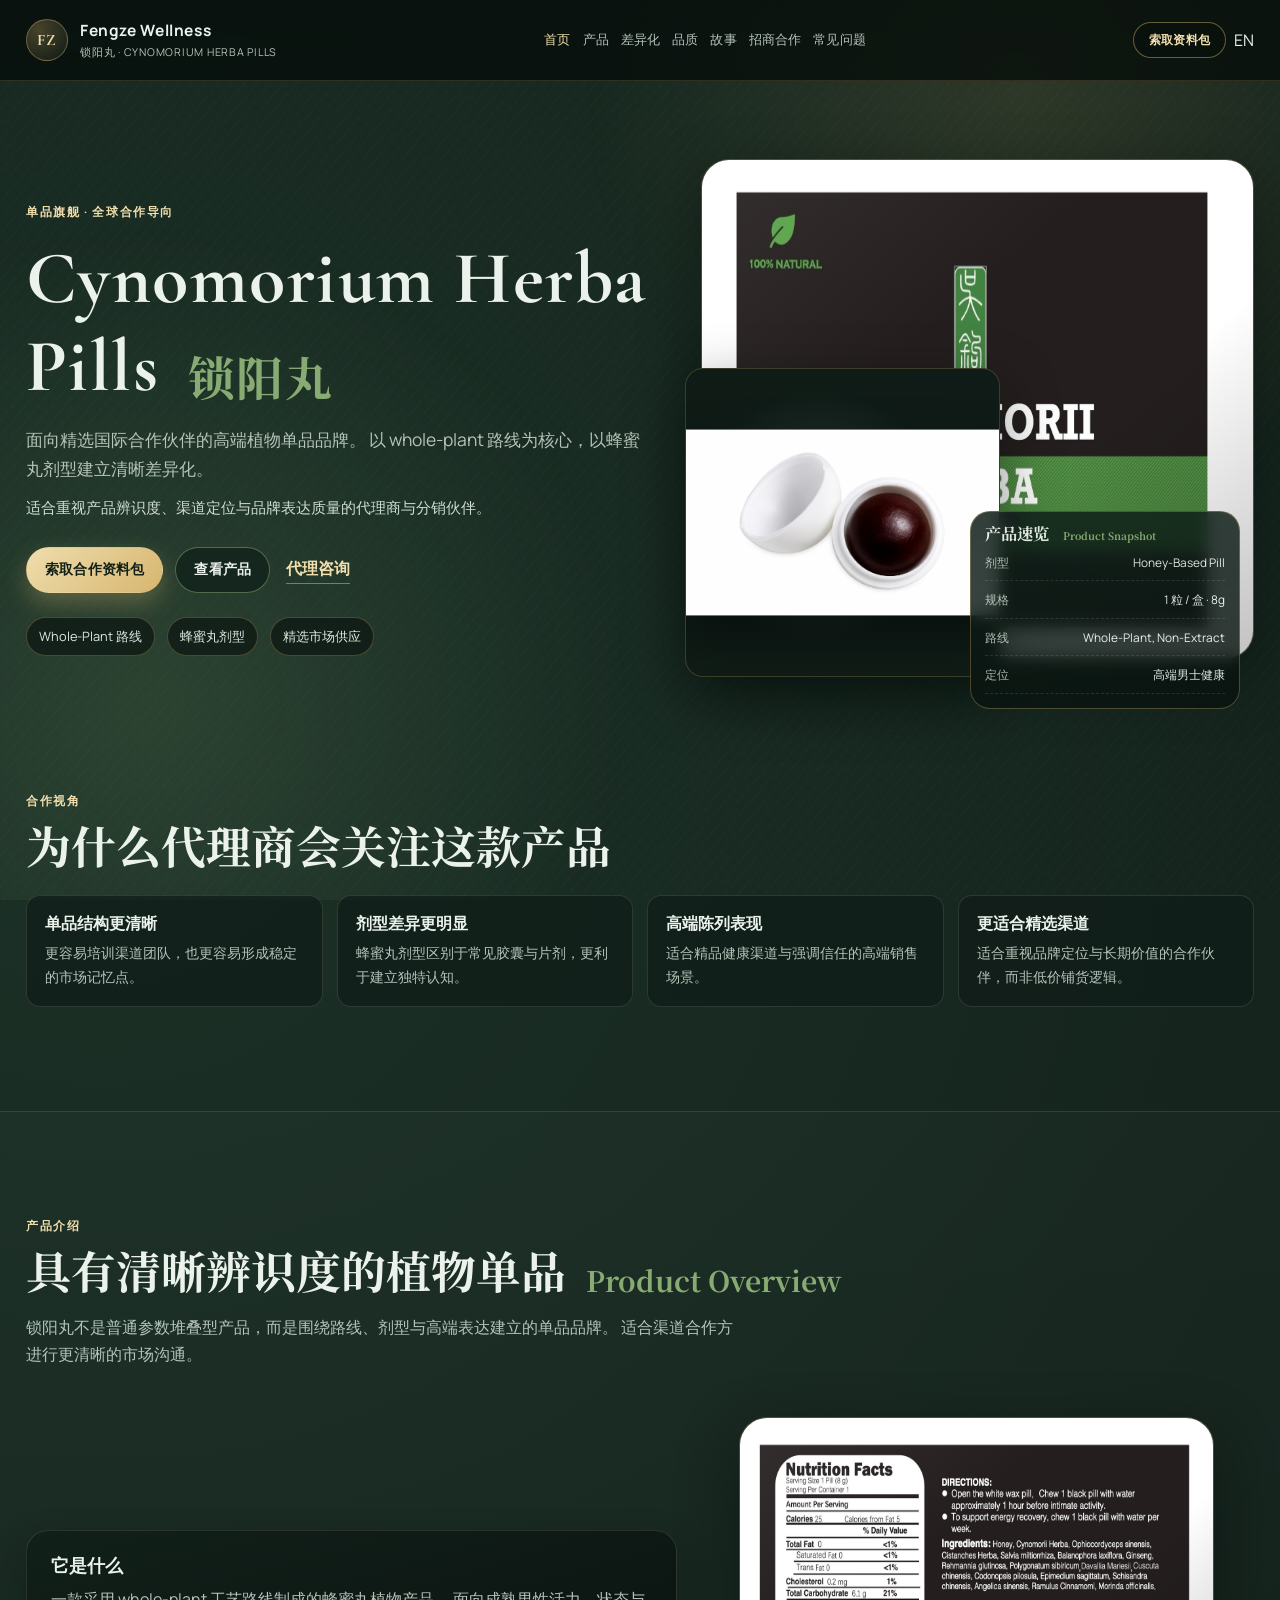
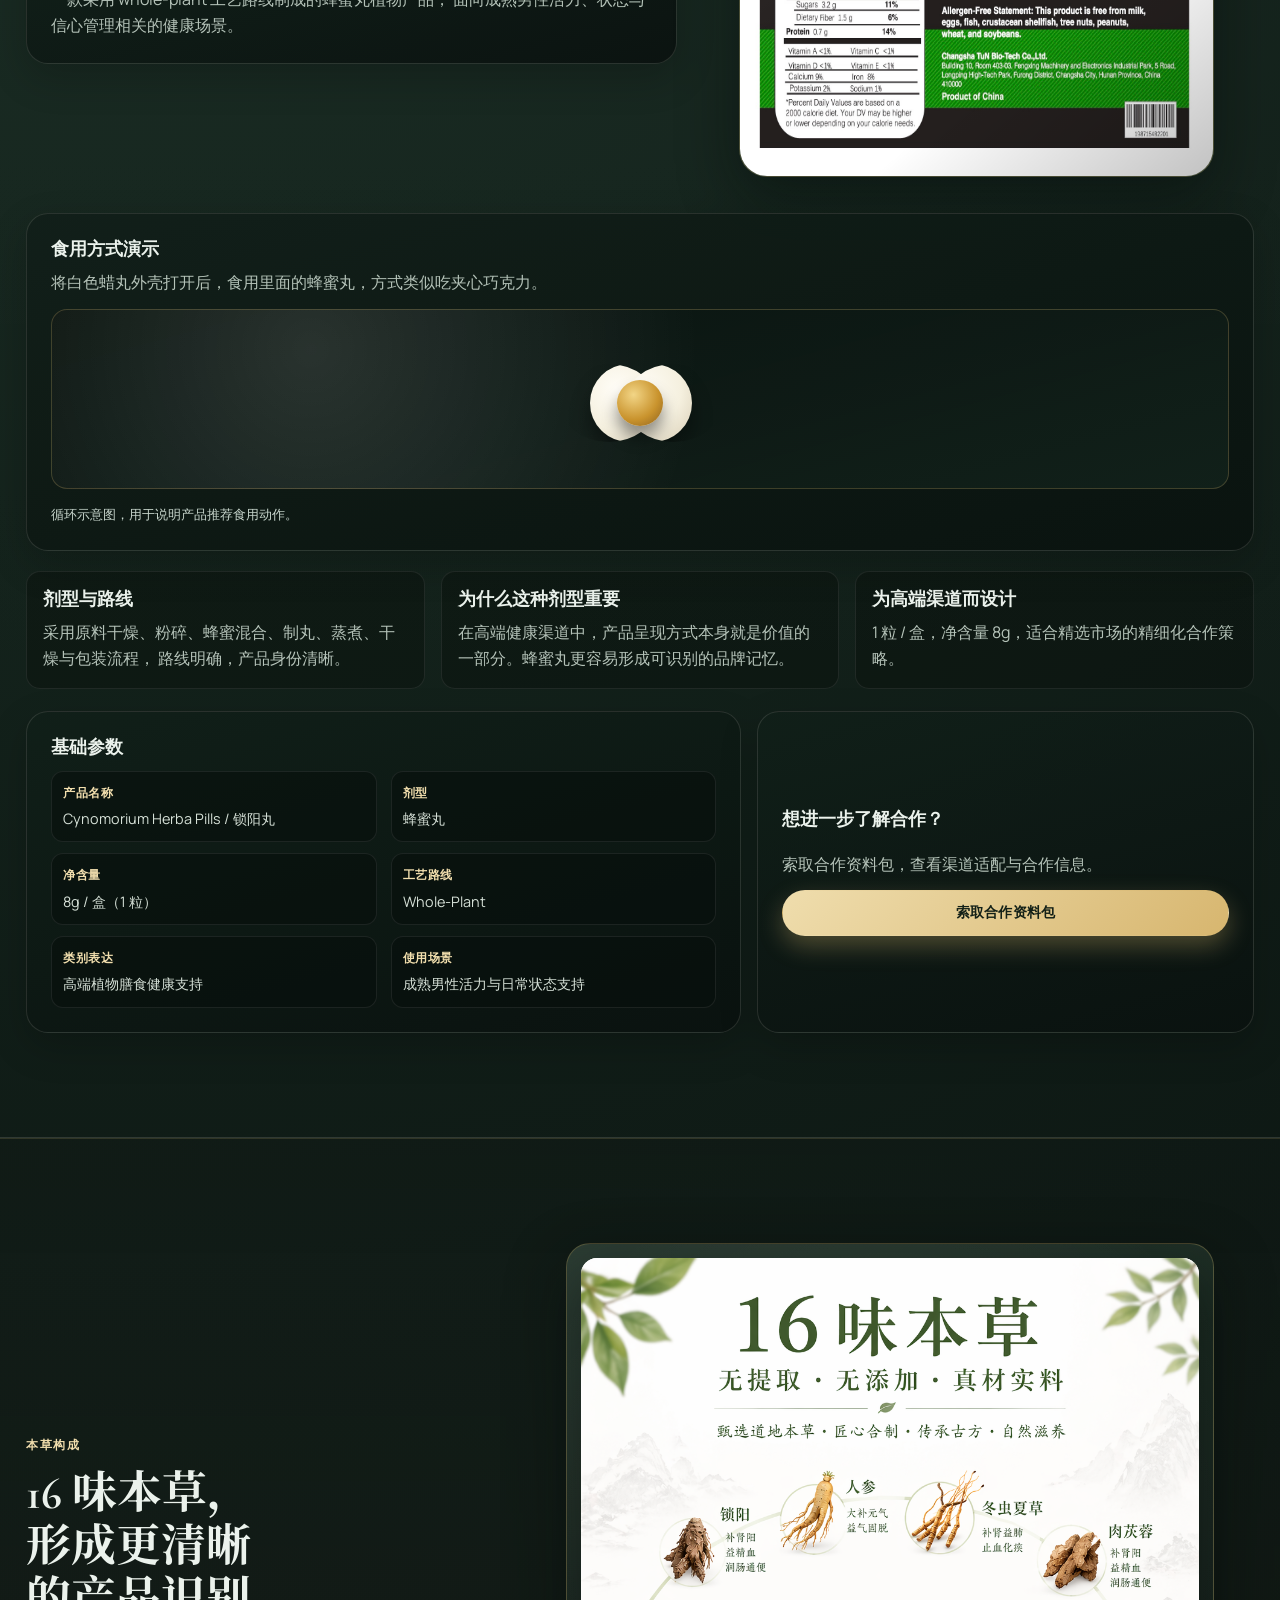
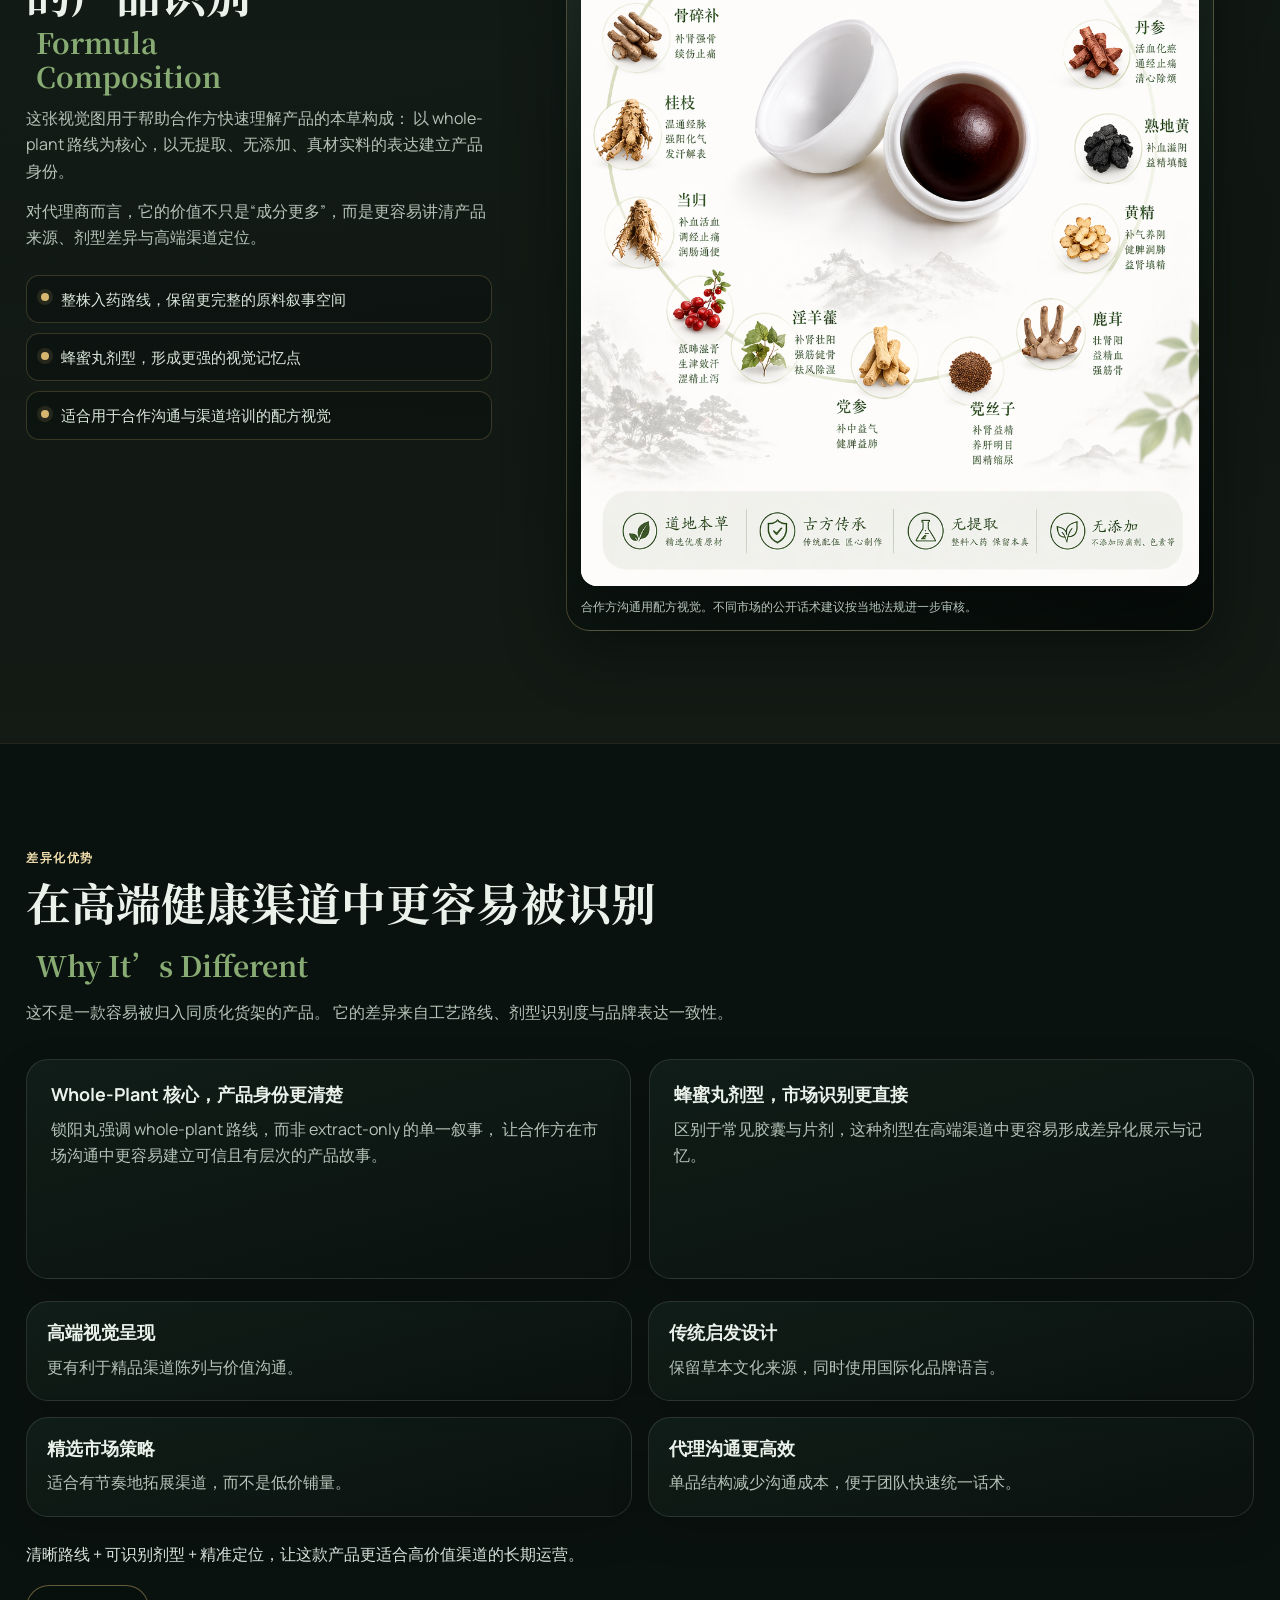
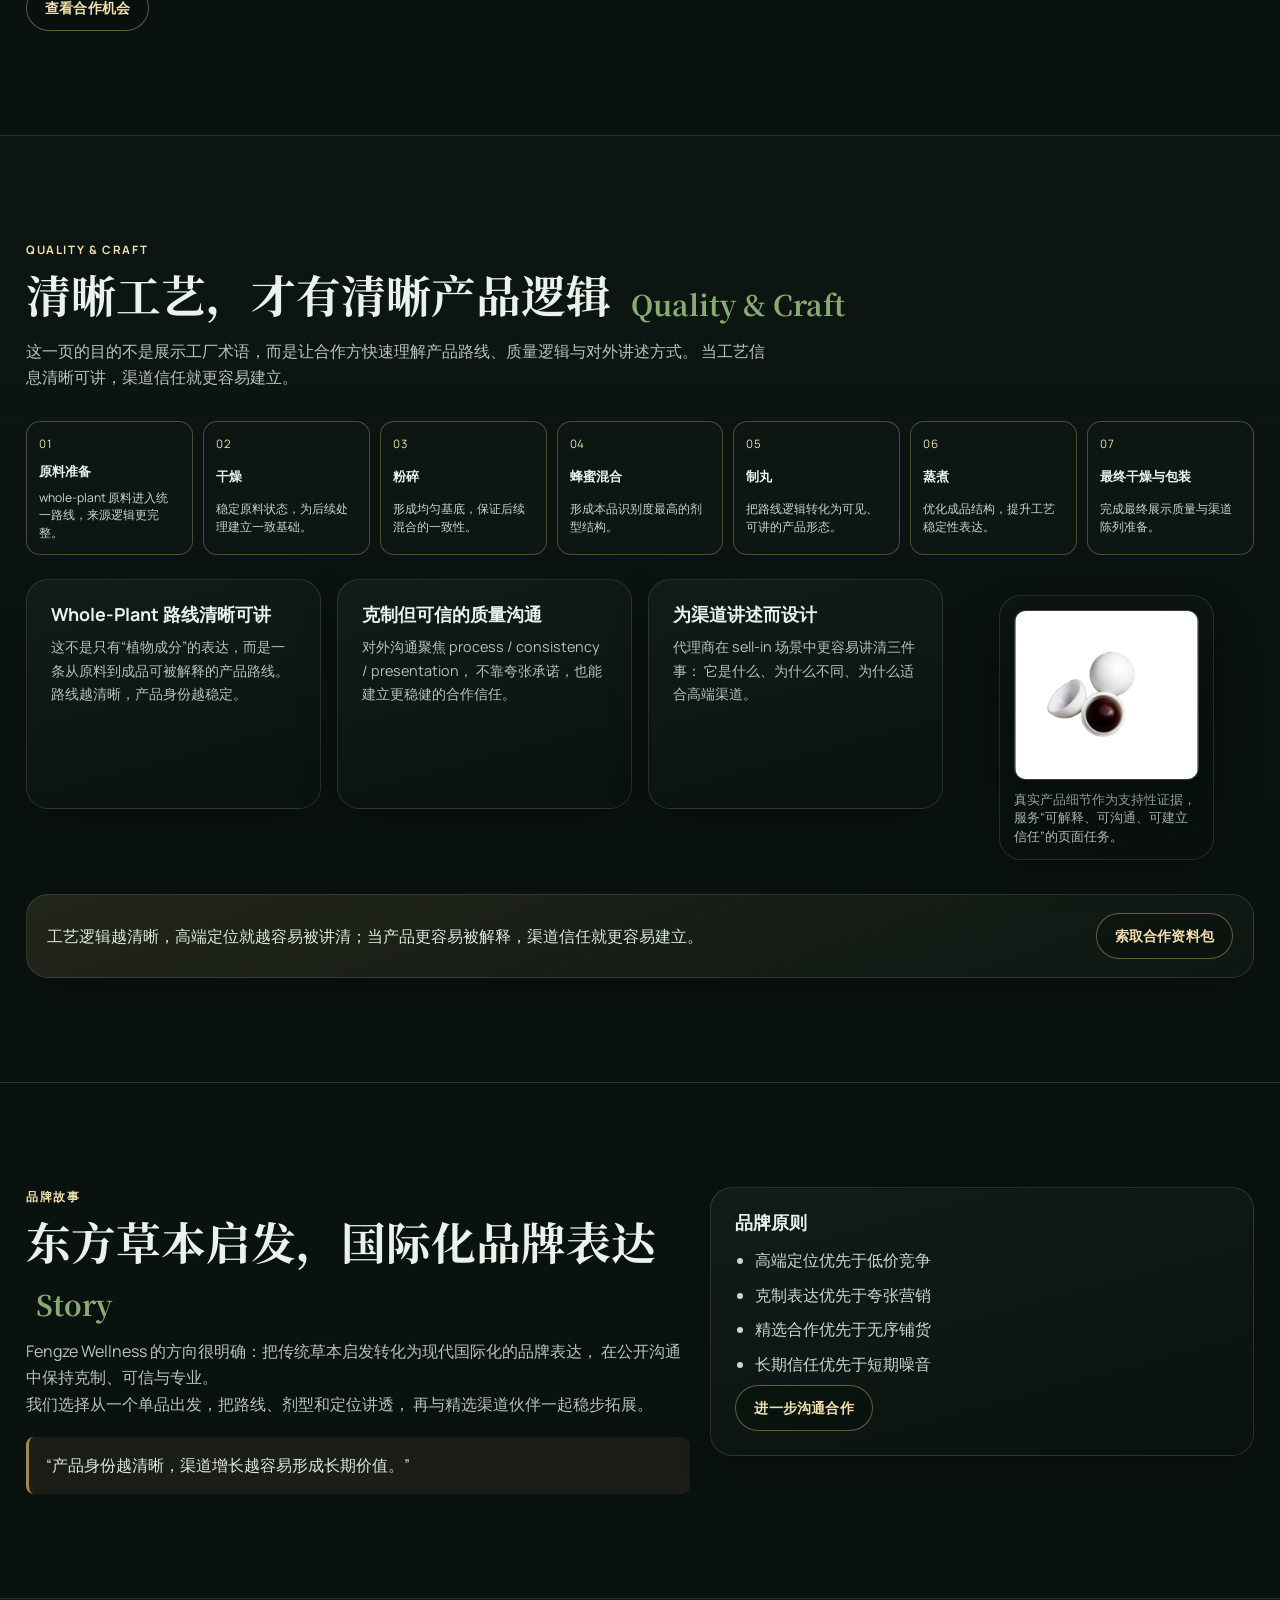
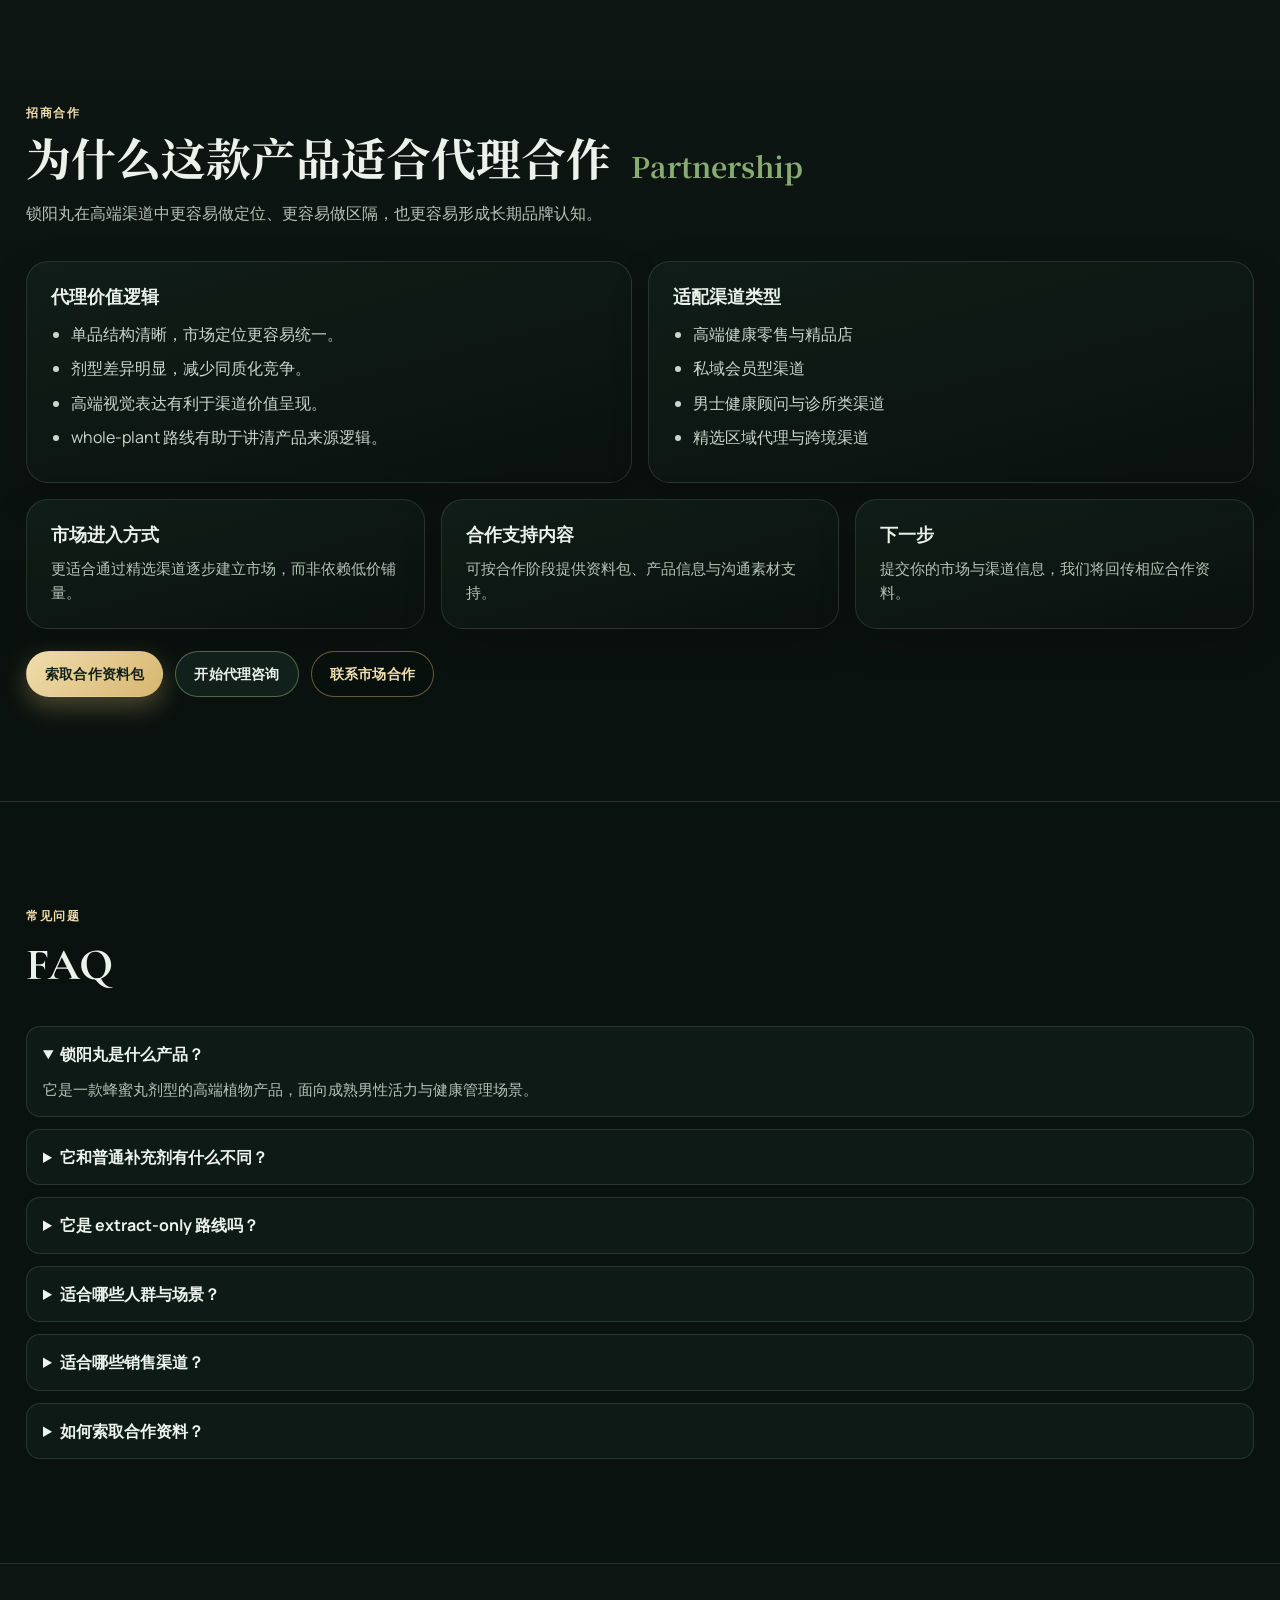
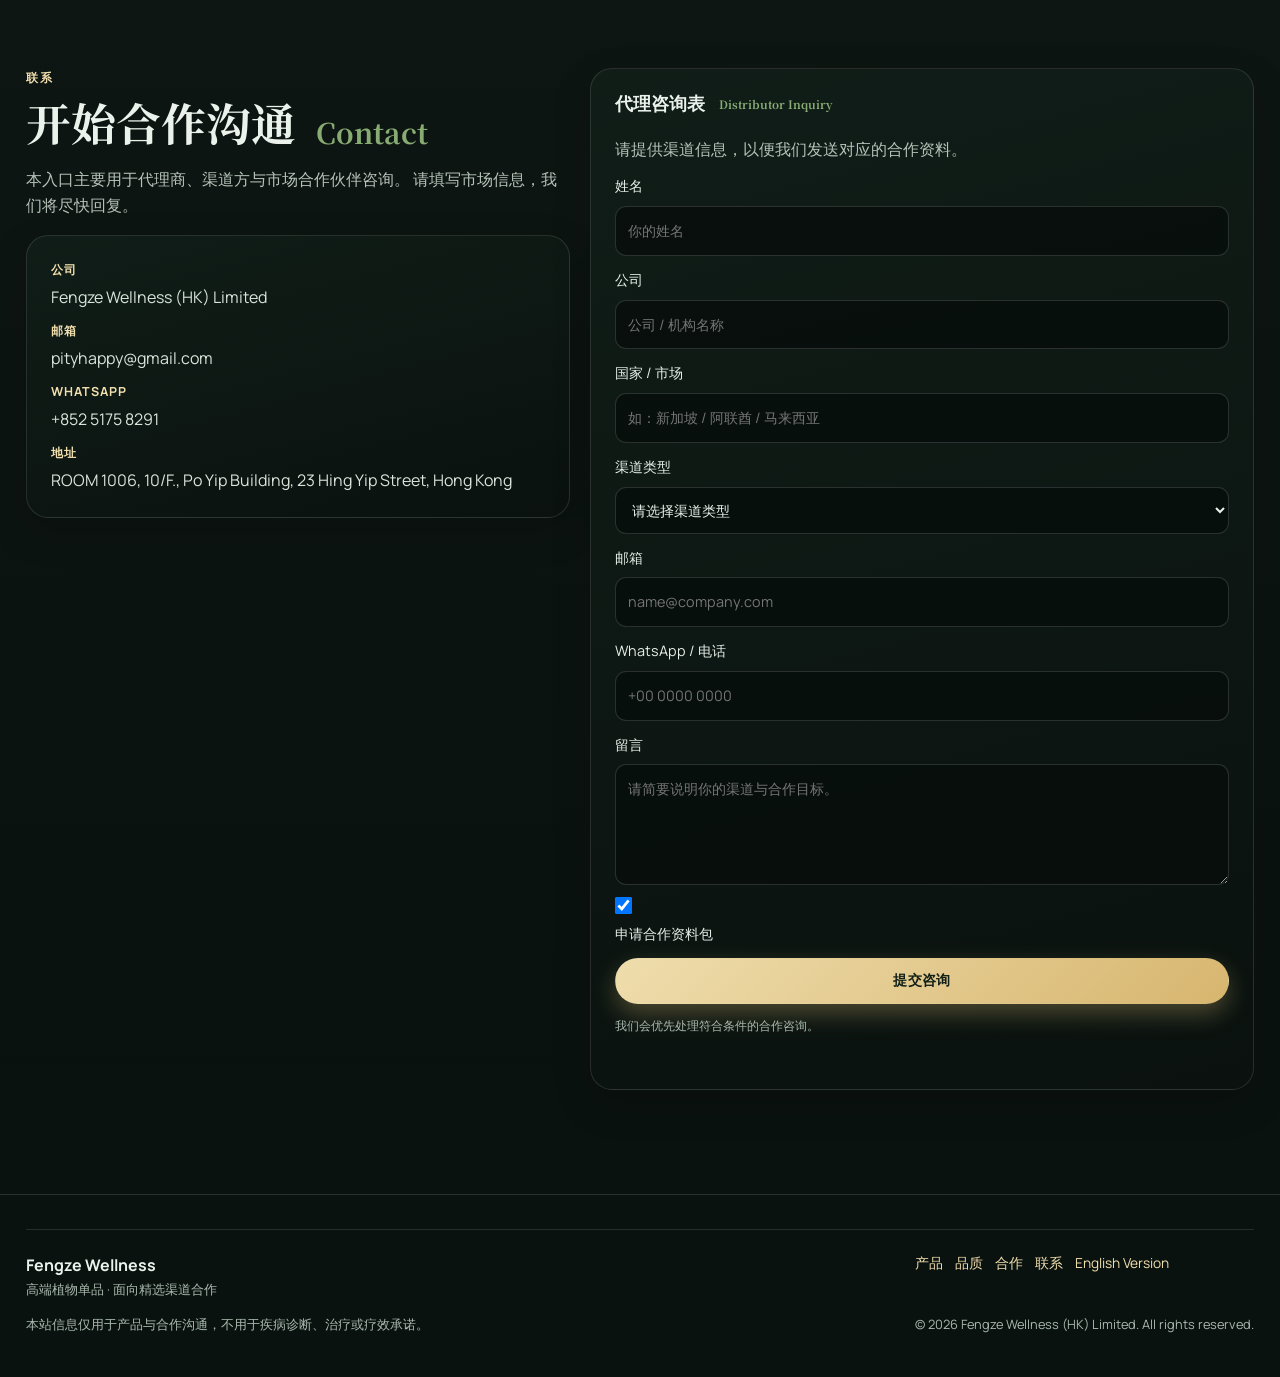
==== commit 2485d64b: "Add wax pill usage animation demo" ====
--- a/zh.html
+++ b/zh.html
@@ -141,6 +141,18 @@
             <img src="./assets/product-packaging.jpg?v=20260419" data-fallback="./public/placeholder-herbal.svg" alt="锁阳丸盒装与品牌展示图" />
           </figure>
         </div>
+
+        <article class="card usage-demo-card reveal">
+          <h3>食用方式演示</h3>
+          <p>将白色蜡丸外壳打开后，食用里面的蜂蜜丸，方式类似吃夹心巧克力。</p>
+          <div class="wax-eating-demo" aria-hidden="true">
+            <div class="wax-shell wax-shell-left"></div>
+            <div class="wax-shell wax-shell-right"></div>
+            <div class="honey-pill-core"></div>
+            <div class="bite-mark"></div>
+          </div>
+          <p class="usage-demo-note">循环示意图，用于说明产品推荐食用动作。</p>
+        </article>
 
         <div class="product-story-grid">
           <article>
--- a/styles.css
+++ b/styles.css
@@ -579,6 +579,105 @@
   gap: 16px;
 }
 
+.usage-demo-card {
+  margin-top: 20px;
+}
+
+.usage-demo-note {
+  margin-top: 14px;
+  margin-bottom: 0;
+  font-size: 0.84rem;
+  color: #c8d6cd;
+}
+
+.wax-eating-demo {
+  margin-top: 14px;
+  min-height: 180px;
+  border-radius: 16px;
+  position: relative;
+  overflow: hidden;
+  border: 1px solid rgba(215, 182, 111, 0.24);
+  background:
+    radial-gradient(circle at 22% 22%, rgba(255, 255, 255, 0.12), transparent 42%),
+    linear-gradient(165deg, rgba(10, 19, 15, 0.96), rgba(18, 34, 28, 0.88));
+}
+
+.wax-shell {
+  position: absolute;
+  top: 52%;
+  width: 78px;
+  height: 78px;
+  border-radius: 50%;
+  background:
+    radial-gradient(circle at 34% 32%, #fffdf7 0, #f5f0df 55%, #d6cbb2 100%);
+  box-shadow: 0 14px 20px rgba(0, 0, 0, 0.36);
+  transform: translateY(-50%);
+  animation: wax-shell-open 4.8s ease-in-out infinite;
+}
+
+.wax-shell-left {
+  left: calc(50% - 50px);
+  clip-path: ellipse(62% 50% at 24% 50%);
+}
+
+.wax-shell-right {
+  left: calc(50% - 26px);
+  clip-path: ellipse(62% 50% at 76% 50%);
+  animation-name: wax-shell-open-right;
+}
+
+.honey-pill-core {
+  position: absolute;
+  left: 50%;
+  top: 52%;
+  width: 46px;
+  height: 46px;
+  border-radius: 50%;
+  transform: translate(-50%, -50%);
+  background:
+    radial-gradient(circle at 36% 32%, #f2d586 0, #c9932d 58%, #8b5f1d 100%);
+  box-shadow: 0 12px 16px rgba(0, 0, 0, 0.42);
+  animation: honey-pill-eat 4.8s ease-in-out infinite;
+}
+
+.bite-mark {
+  position: absolute;
+  top: calc(52% - 26px);
+  left: calc(50% + 7px);
+  width: 24px;
+  height: 24px;
+  border-radius: 50%;
+  background: rgba(12, 20, 17, 0.94);
+  opacity: 0;
+  animation: bite-mark-show 4.8s ease-in-out infinite;
+}
+
+@keyframes wax-shell-open {
+  0%, 22% { transform: translateY(-50%) translateX(0); }
+  40%, 70% { transform: translateY(-50%) translateX(-32px); }
+  85%, 100% { transform: translateY(-50%) translateX(0); }
+}
+
+@keyframes wax-shell-open-right {
+  0%, 22% { transform: translateY(-50%) translateX(0); }
+  40%, 70% { transform: translateY(-50%) translateX(32px); }
+  85%, 100% { transform: translateY(-50%) translateX(0); }
+}
+
+@keyframes honey-pill-eat {
+  0%, 26% { transform: translate(-50%, -50%) scale(1); opacity: 0.95; }
+  40%, 60% { transform: translate(-50%, -50%) scale(1); opacity: 1; }
+  70% { transform: translate(-50%, -50%) scale(0.86); opacity: 0.9; }
+  82% { transform: translate(-50%, -50%) scale(0.76); opacity: 0.8; }
+  100% { transform: translate(-50%, -50%) scale(1); opacity: 0.95; }
+}
+
+@keyframes bite-mark-show {
+  0%, 62% { opacity: 0; transform: scale(0.6); }
+  70%, 84% { opacity: 0.94; transform: scale(1); }
+  100% { opacity: 0; transform: scale(0.6); }
+}
+
 .product-story-grid article {
   border: 1px solid rgba(255, 255, 255, 0.08);
   border-radius: 14px;
@@ -1311,3 +1410,23 @@
     border-radius: 12px;
   }
 }
+
+@media (prefers-reduced-motion: reduce) {
+  .wax-shell,
+  .honey-pill-core,
+  .bite-mark {
+    animation: none;
+  }
+
+  .wax-shell-left {
+    transform: translateY(-50%) translateX(-22px);
+  }
+
+  .wax-shell-right {
+    transform: translateY(-50%) translateX(22px);
+  }
+
+  .bite-mark {
+    opacity: 0.9;
+  }
+}
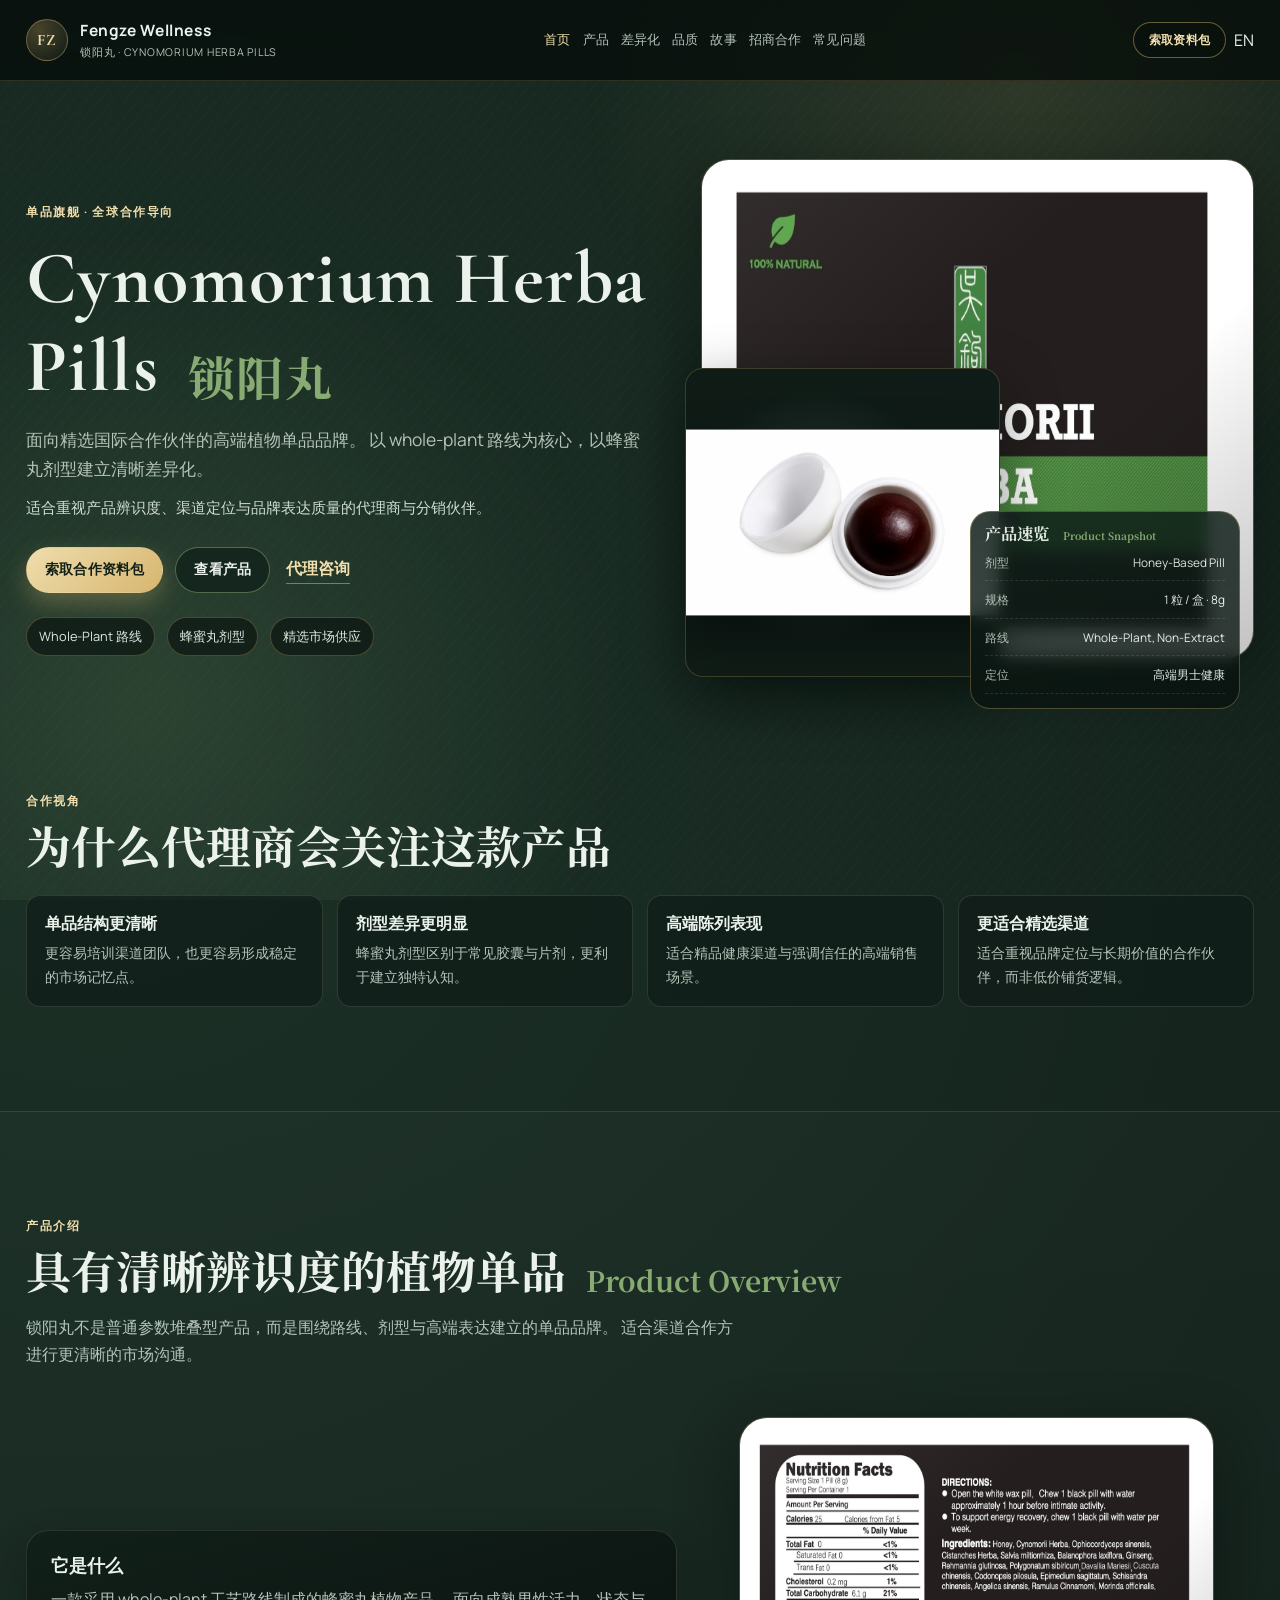
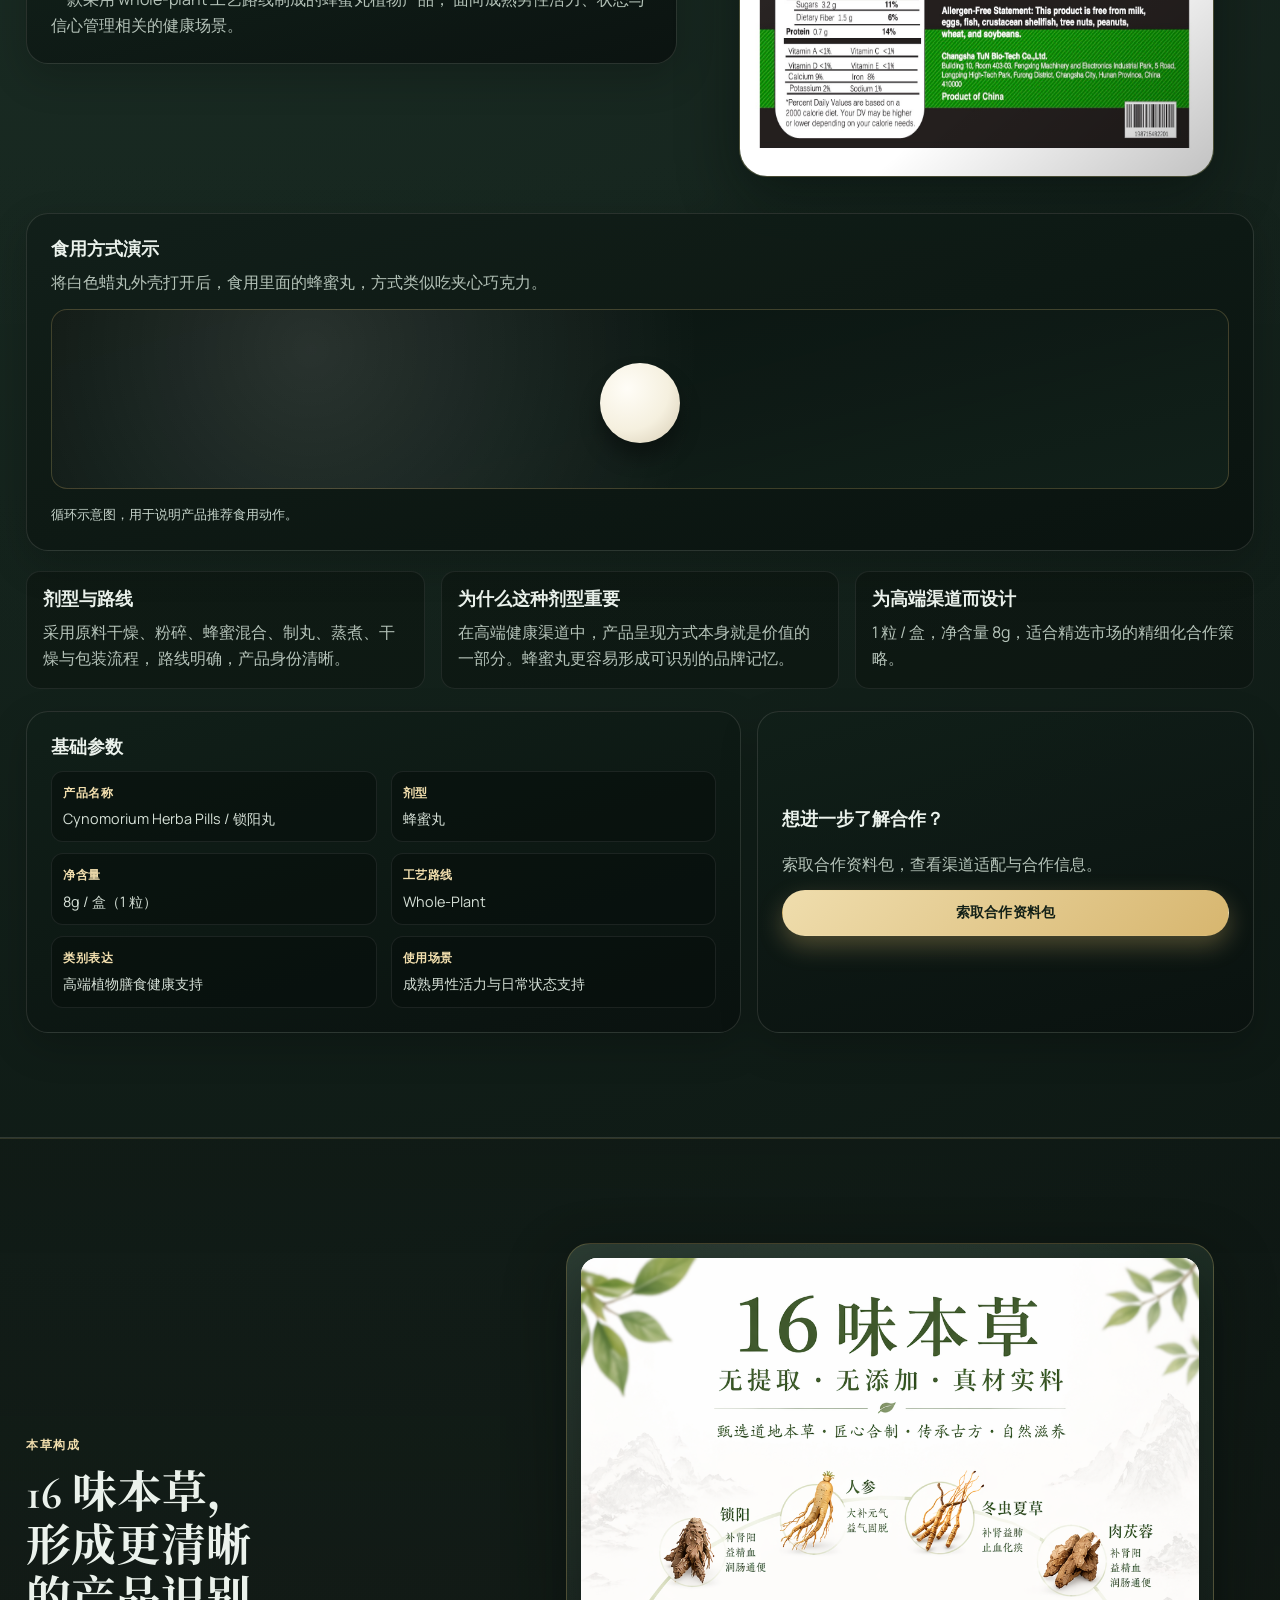
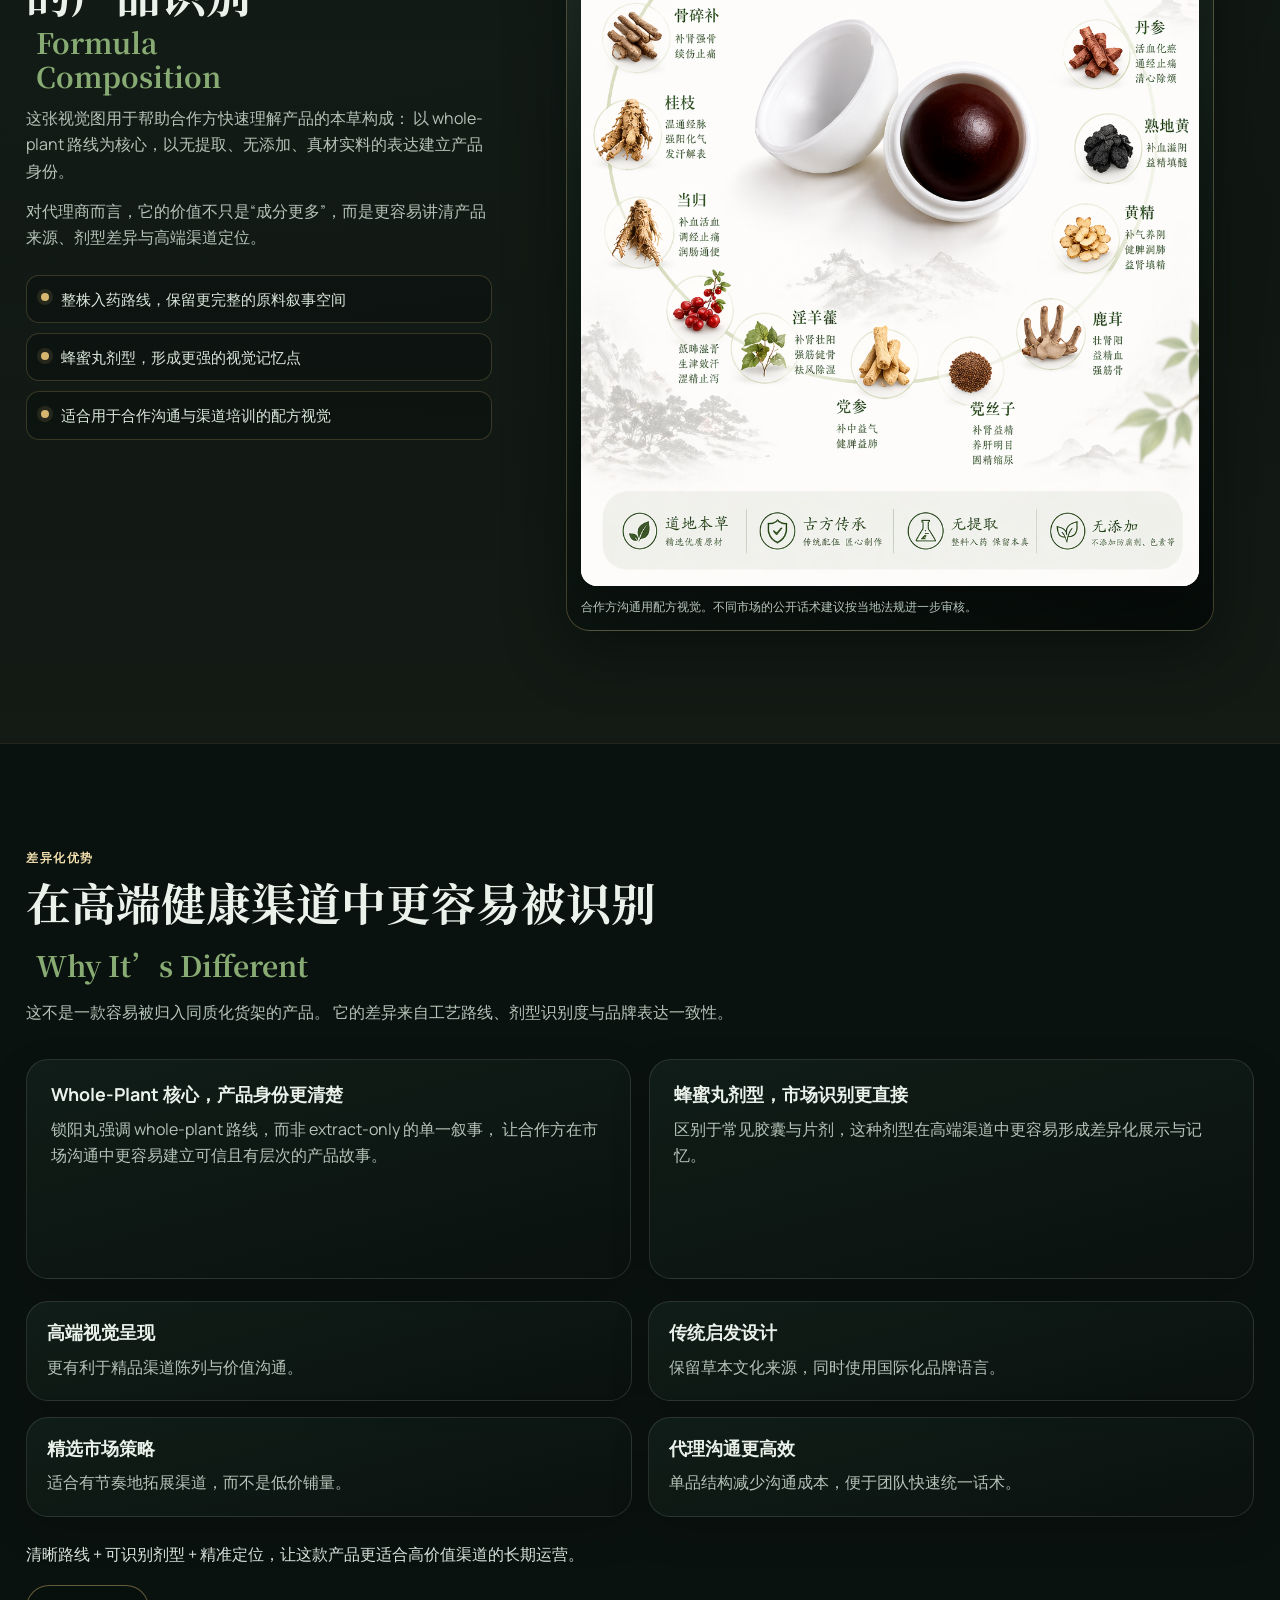
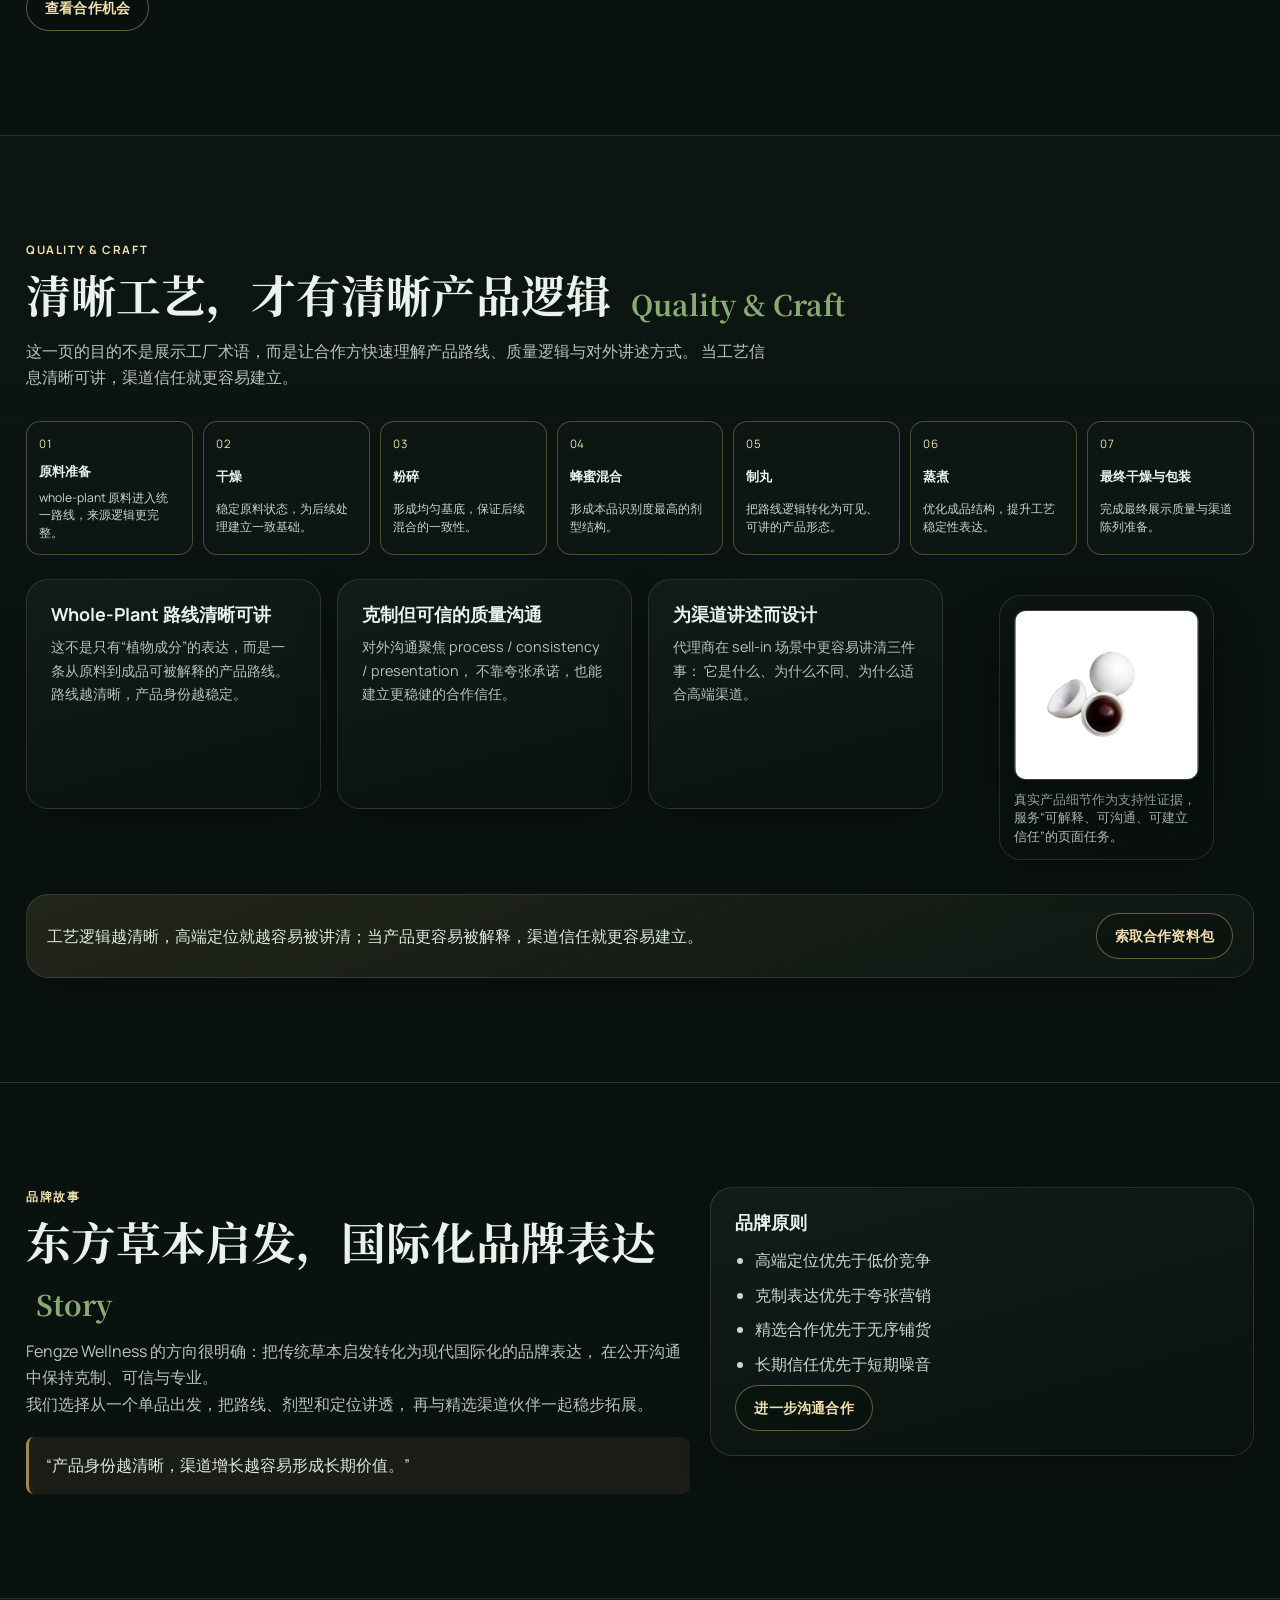
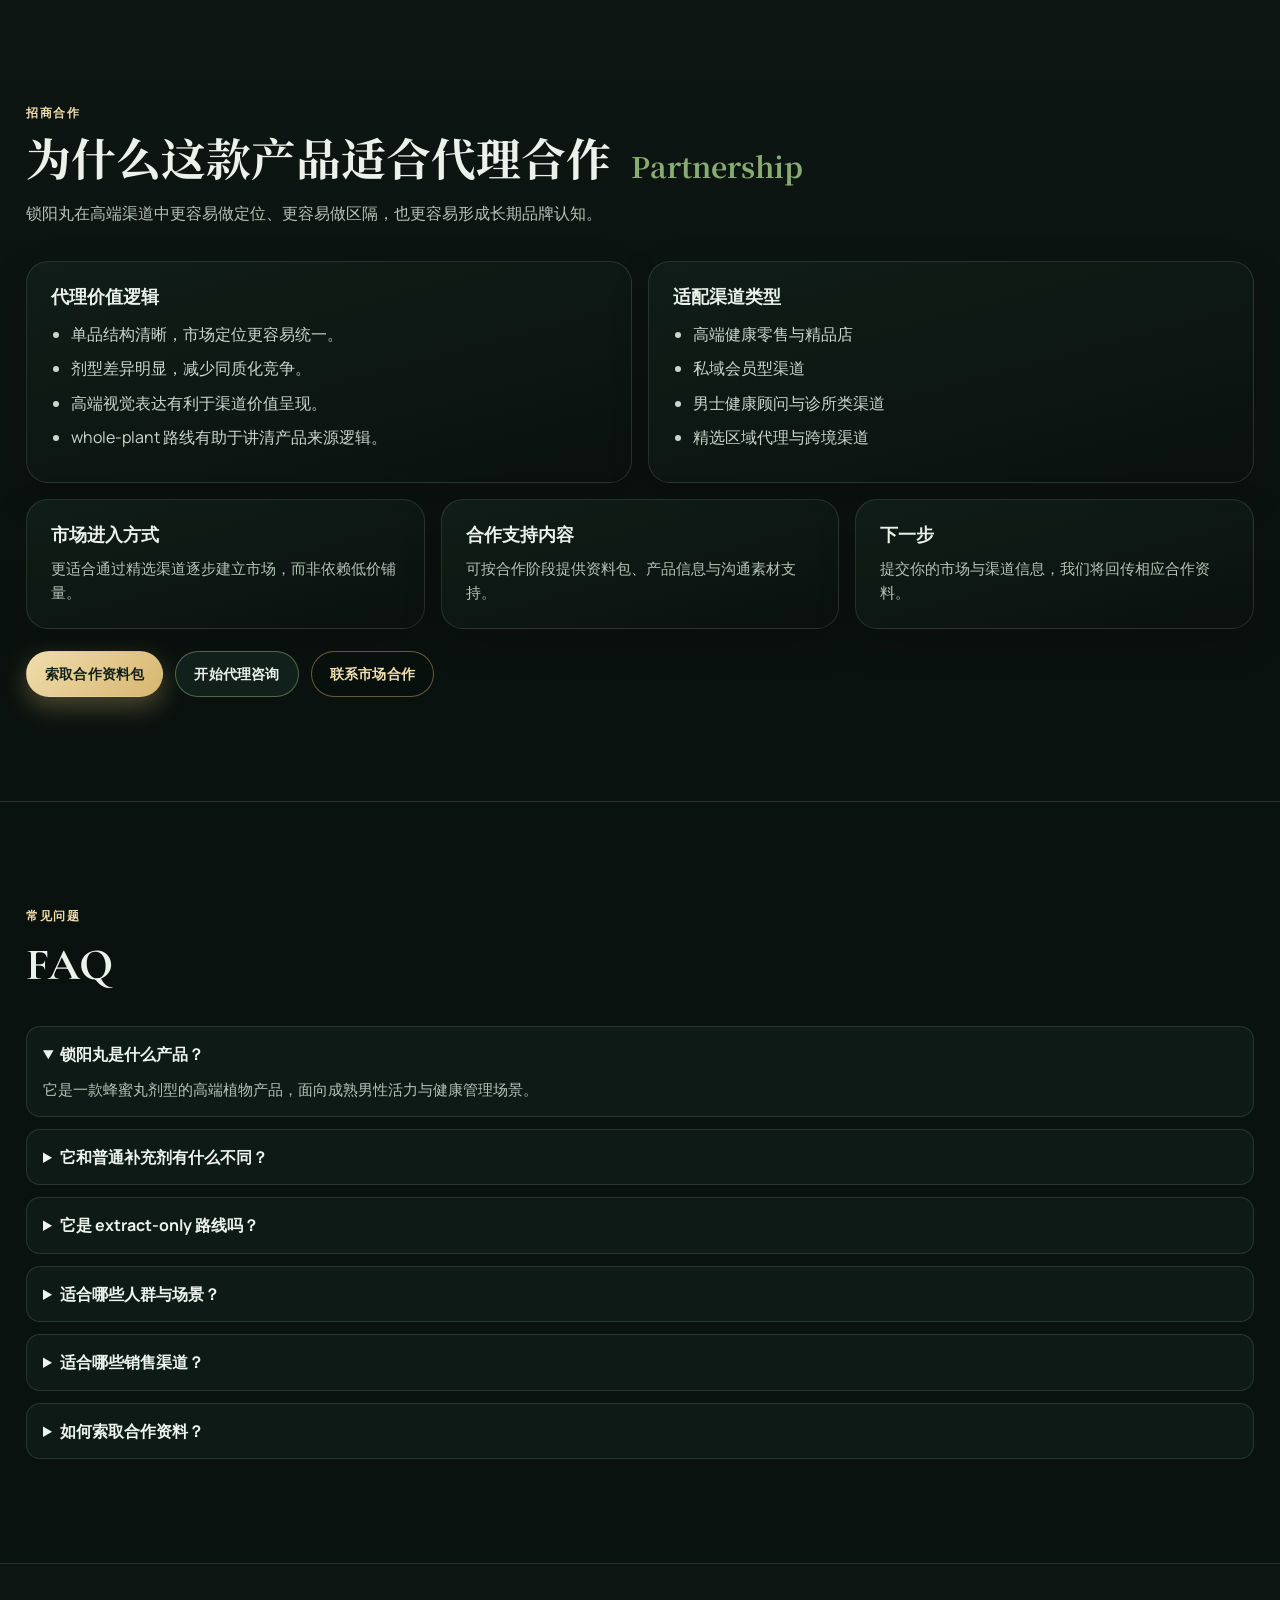
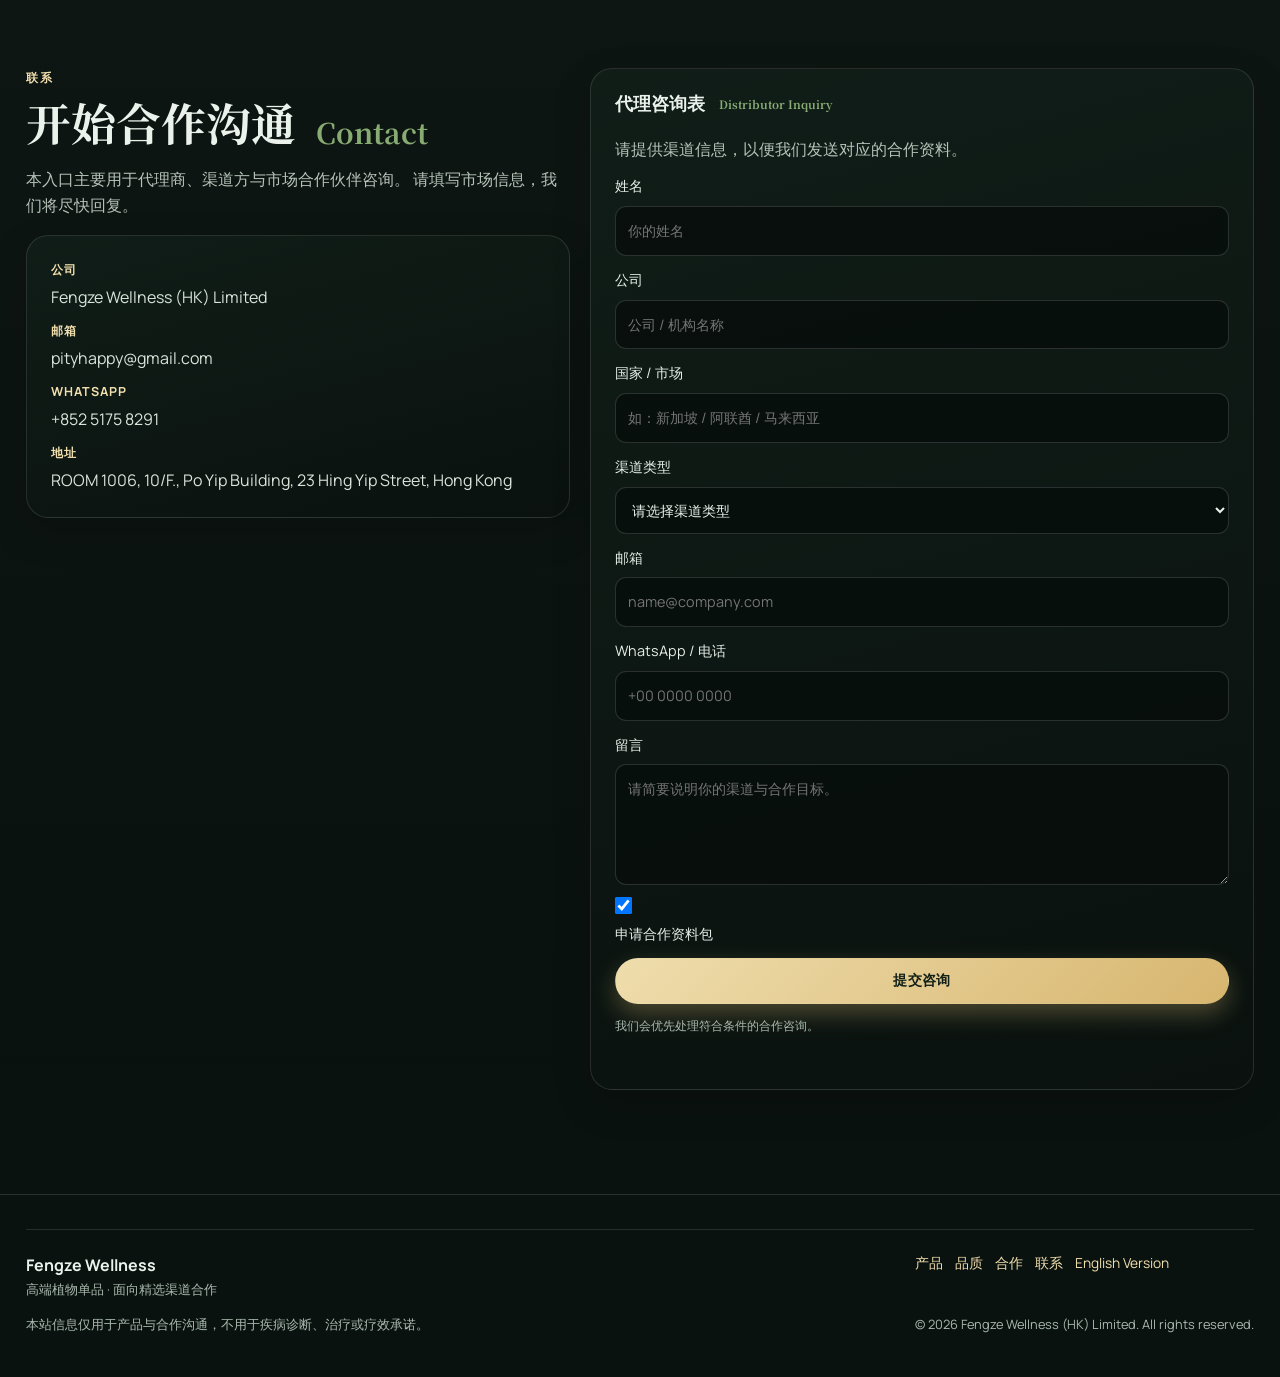
==== commit 8a6c2cdf: "Refine wax pill intake animation sequence" ====
--- a/zh.html
+++ b/zh.html
@@ -146,10 +146,13 @@
           <h3>食用方式演示</h3>
           <p>将白色蜡丸外壳打开后，食用里面的蜂蜜丸，方式类似吃夹心巧克力。</p>
           <div class="wax-eating-demo" aria-hidden="true">
+            <div class="wax-shell-whole"></div>
+            <div class="wax-crack-line"></div>
             <div class="wax-shell wax-shell-left"></div>
             <div class="wax-shell wax-shell-right"></div>
             <div class="honey-pill-core"></div>
-            <div class="bite-mark"></div>
+            <div class="eat-arrow"></div>
+            <div class="mouth-icon"></div>
           </div>
           <p class="usage-demo-note">循环示意图，用于说明产品推荐食用动作。</p>
         </article>
--- a/styles.css
+++ b/styles.css
@@ -602,6 +602,31 @@
     linear-gradient(165deg, rgba(10, 19, 15, 0.96), rgba(18, 34, 28, 0.88));
 }
 
+.wax-shell-whole {
+  position: absolute;
+  left: calc(50% - 40px);
+  top: calc(52% - 40px);
+  width: 80px;
+  height: 80px;
+  border-radius: 50%;
+  background:
+    radial-gradient(circle at 34% 32%, #fffdf7 0, #f5f0df 55%, #d6cbb2 100%);
+  box-shadow: 0 14px 20px rgba(0, 0, 0, 0.36);
+  animation: wax-whole-hide 5.6s ease-in-out infinite;
+}
+
+.wax-crack-line {
+  position: absolute;
+  left: calc(50% - 2px);
+  top: calc(52% - 24px);
+  width: 4px;
+  height: 48px;
+  border-radius: 999px;
+  background: rgba(127, 103, 63, 0.8);
+  opacity: 0;
+  animation: wax-crack-show 5.6s ease-in-out infinite;
+}
+
 .wax-shell {
   position: absolute;
   top: 52%;
@@ -612,7 +637,8 @@
     radial-gradient(circle at 34% 32%, #fffdf7 0, #f5f0df 55%, #d6cbb2 100%);
   box-shadow: 0 14px 20px rgba(0, 0, 0, 0.36);
   transform: translateY(-50%);
-  animation: wax-shell-open 4.8s ease-in-out infinite;
+  opacity: 0;
+  animation: wax-shell-open 5.6s ease-in-out infinite;
 }
 
 .wax-shell-left {
@@ -635,47 +661,90 @@
   border-radius: 50%;
   transform: translate(-50%, -50%);
   background:
-    radial-gradient(circle at 36% 32%, #f2d586 0, #c9932d 58%, #8b5f1d 100%);
+    radial-gradient(circle at 36% 32%, #e0b15f 0, #a66e27 58%, #6d4618 100%);
   box-shadow: 0 12px 16px rgba(0, 0, 0, 0.42);
-  animation: honey-pill-eat 4.8s ease-in-out infinite;
-}
-
-.bite-mark {
+  opacity: 0;
+  animation: honey-pill-eat 5.6s ease-in-out infinite;
+}
+
+.eat-arrow {
   position: absolute;
-  top: calc(52% - 26px);
-  left: calc(50% + 7px);
-  width: 24px;
+  left: 58%;
+  top: 52%;
+  width: 48px;
+  height: 2px;
+  transform: translateY(-50%);
+  background: linear-gradient(90deg, rgba(214, 173, 85, 0), rgba(214, 173, 85, 0.9));
+  opacity: 0;
+  animation: eat-arrow-show 5.6s ease-in-out infinite;
+}
+
+.eat-arrow::after {
+  content: "";
+  position: absolute;
+  right: -1px;
+  top: -4px;
+  border-top: 5px solid transparent;
+  border-bottom: 5px solid transparent;
+  border-left: 8px solid rgba(214, 173, 85, 0.9);
+}
+
+.mouth-icon {
+  position: absolute;
+  right: 14%;
+  top: calc(52% - 15px);
+  width: 30px;
   height: 24px;
-  border-radius: 50%;
-  background: rgba(12, 20, 17, 0.94);
+  border: 2px solid rgba(230, 197, 125, 0.86);
+  border-top: 0;
+  border-radius: 0 0 16px 16px;
   opacity: 0;
-  animation: bite-mark-show 4.8s ease-in-out infinite;
+  animation: mouth-show 5.6s ease-in-out infinite;
+}
+
+@keyframes wax-whole-hide {
+  0%, 22% { opacity: 1; transform: scale(1); }
+  27%, 100% { opacity: 0; transform: scale(0.96); }
+}
+
+@keyframes wax-crack-show {
+  0%, 14% { opacity: 0; }
+  18%, 25% { opacity: 0.86; }
+  30%, 100% { opacity: 0; }
 }
 
 @keyframes wax-shell-open {
-  0%, 22% { transform: translateY(-50%) translateX(0); }
-  40%, 70% { transform: translateY(-50%) translateX(-32px); }
-  85%, 100% { transform: translateY(-50%) translateX(0); }
+  0%, 22% { opacity: 0; transform: translateY(-50%) translateX(0); }
+  27%, 40% { opacity: 1; transform: translateY(-50%) translateX(-18px); }
+  48%, 72% { opacity: 1; transform: translateY(-50%) translateX(-42px); }
+  84%, 100% { opacity: 0; transform: translateY(-50%) translateX(-46px); }
 }
 
 @keyframes wax-shell-open-right {
-  0%, 22% { transform: translateY(-50%) translateX(0); }
-  40%, 70% { transform: translateY(-50%) translateX(32px); }
-  85%, 100% { transform: translateY(-50%) translateX(0); }
+  0%, 22% { opacity: 0; transform: translateY(-50%) translateX(0); }
+  27%, 40% { opacity: 1; transform: translateY(-50%) translateX(18px); }
+  48%, 72% { opacity: 1; transform: translateY(-50%) translateX(42px); }
+  84%, 100% { opacity: 0; transform: translateY(-50%) translateX(46px); }
 }
 
 @keyframes honey-pill-eat {
-  0%, 26% { transform: translate(-50%, -50%) scale(1); opacity: 0.95; }
-  40%, 60% { transform: translate(-50%, -50%) scale(1); opacity: 1; }
-  70% { transform: translate(-50%, -50%) scale(0.86); opacity: 0.9; }
-  82% { transform: translate(-50%, -50%) scale(0.76); opacity: 0.8; }
-  100% { transform: translate(-50%, -50%) scale(1); opacity: 0.95; }
-}
-
-@keyframes bite-mark-show {
-  0%, 62% { opacity: 0; transform: scale(0.6); }
-  70%, 84% { opacity: 0.94; transform: scale(1); }
-  100% { opacity: 0; transform: scale(0.6); }
+  0%, 26% { transform: translate(-50%, -50%) scale(0.95); opacity: 0; }
+  30%, 50% { transform: translate(-50%, -50%) scale(1); opacity: 1; }
+  60% { transform: translate(-10%, -50%) scale(0.95); opacity: 1; }
+  74% { transform: translate(65%, -50%) scale(0.86); opacity: 1; }
+  82%, 100% { transform: translate(80%, -50%) scale(0.7); opacity: 0; }
+}
+
+@keyframes eat-arrow-show {
+  0%, 48% { opacity: 0; }
+  56%, 74% { opacity: 1; }
+  80%, 100% { opacity: 0; }
+}
+
+@keyframes mouth-show {
+  0%, 58% { opacity: 0; }
+  64%, 82% { opacity: 0.95; }
+  100% { opacity: 0; }
 }
 
 .product-story-grid article {
@@ -1414,19 +1483,38 @@
 @media (prefers-reduced-motion: reduce) {
   .wax-shell,
   .honey-pill-core,
-  .bite-mark {
+  .eat-arrow,
+  .mouth-icon,
+  .wax-shell-whole,
+  .wax-crack-line {
     animation: none;
   }
 
+  .wax-shell-whole {
+    opacity: 0;
+  }
+
+  .wax-crack-line {
+    opacity: 0;
+  }
+
   .wax-shell-left {
+    opacity: 1;
     transform: translateY(-50%) translateX(-22px);
   }
 
   .wax-shell-right {
+    opacity: 1;
     transform: translateY(-50%) translateX(22px);
   }
 
-  .bite-mark {
+  .honey-pill-core {
+    opacity: 1;
+    transform: translate(-50%, -50%);
+  }
+
+  .eat-arrow,
+  .mouth-icon {
     opacity: 0.9;
   }
 }
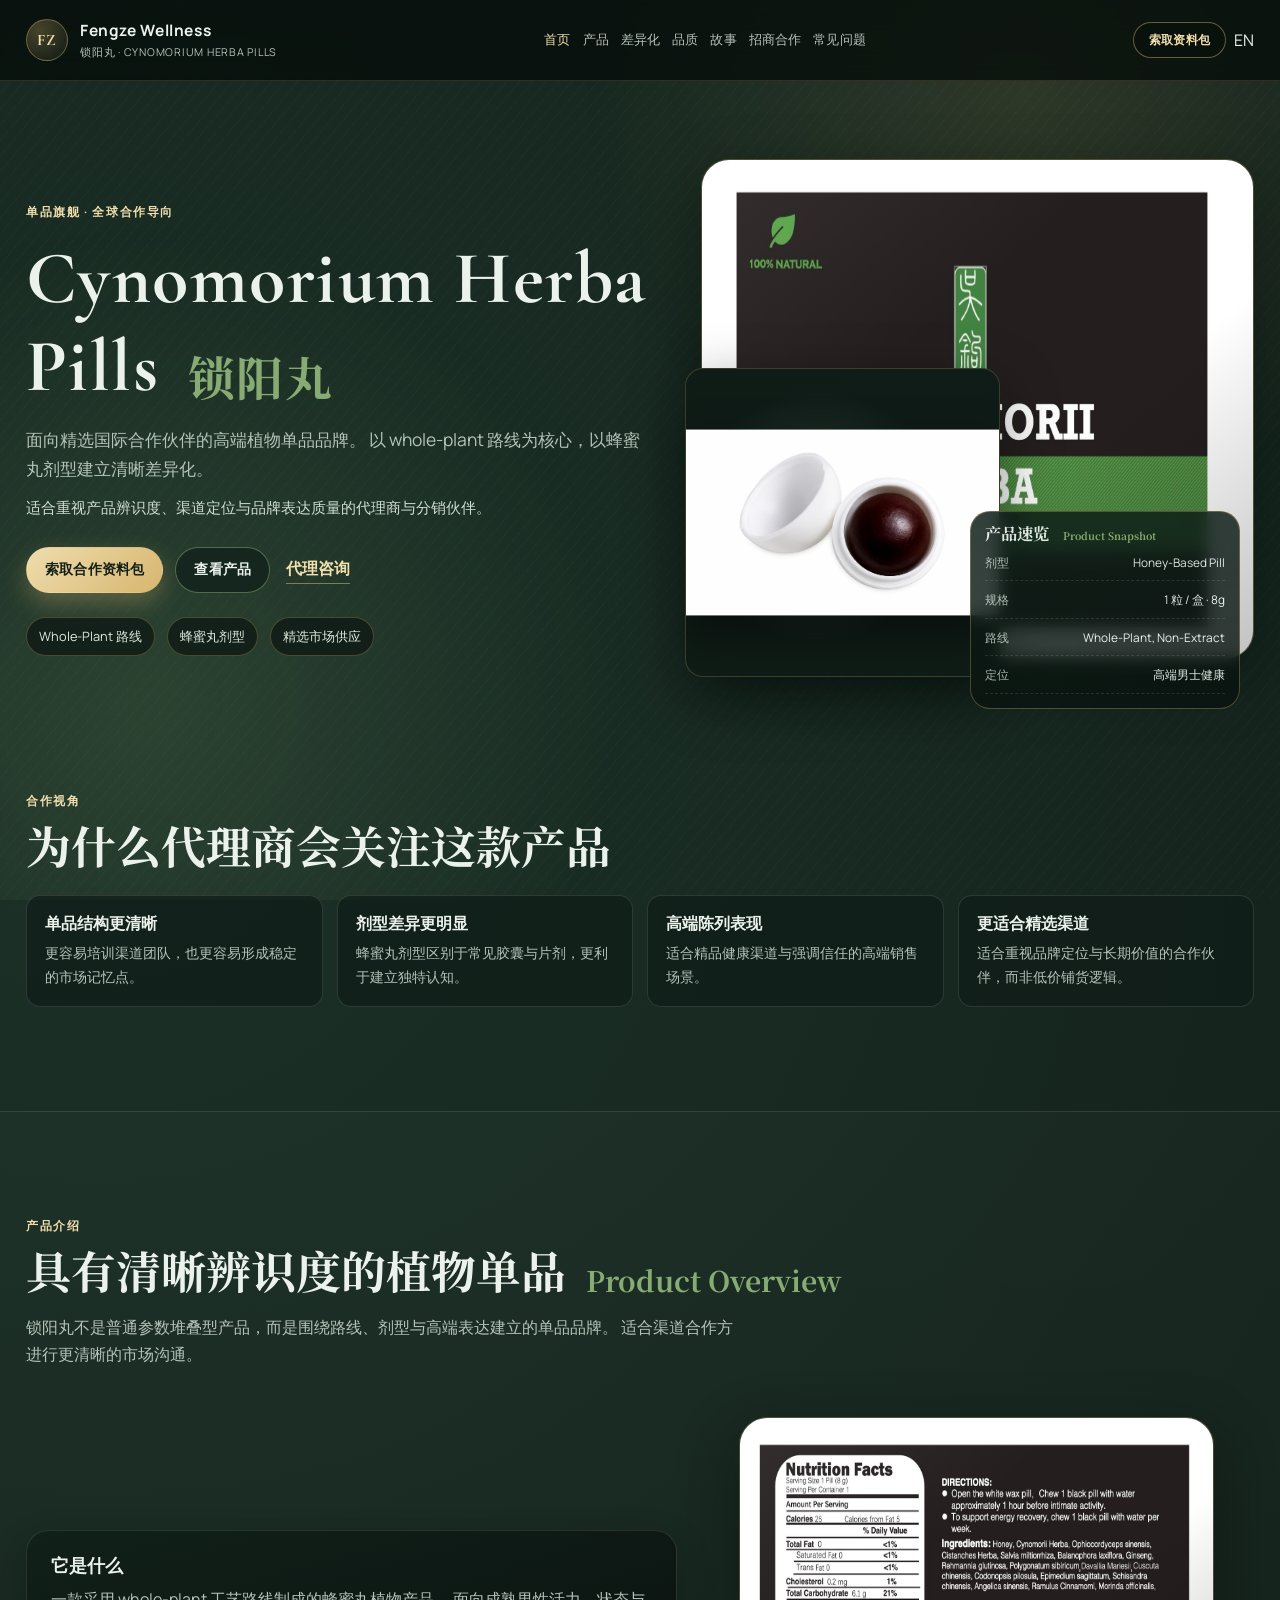
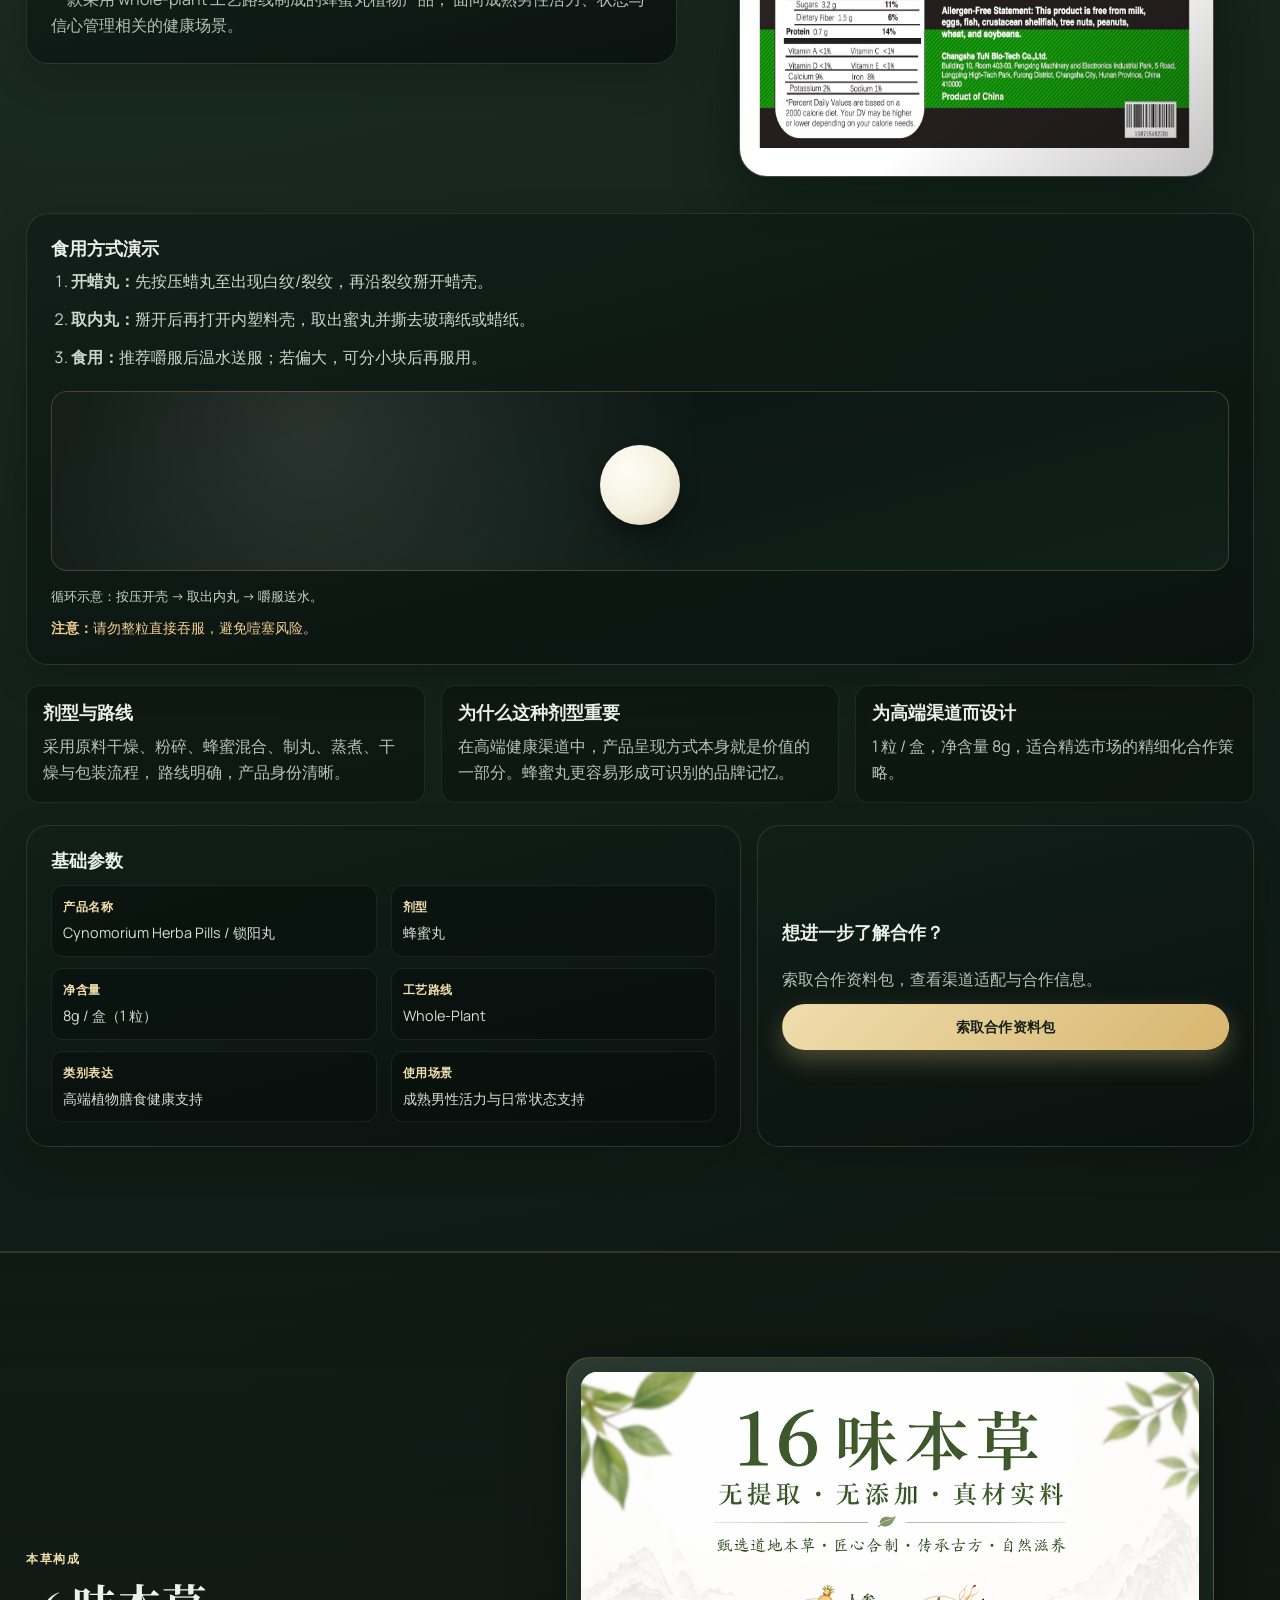
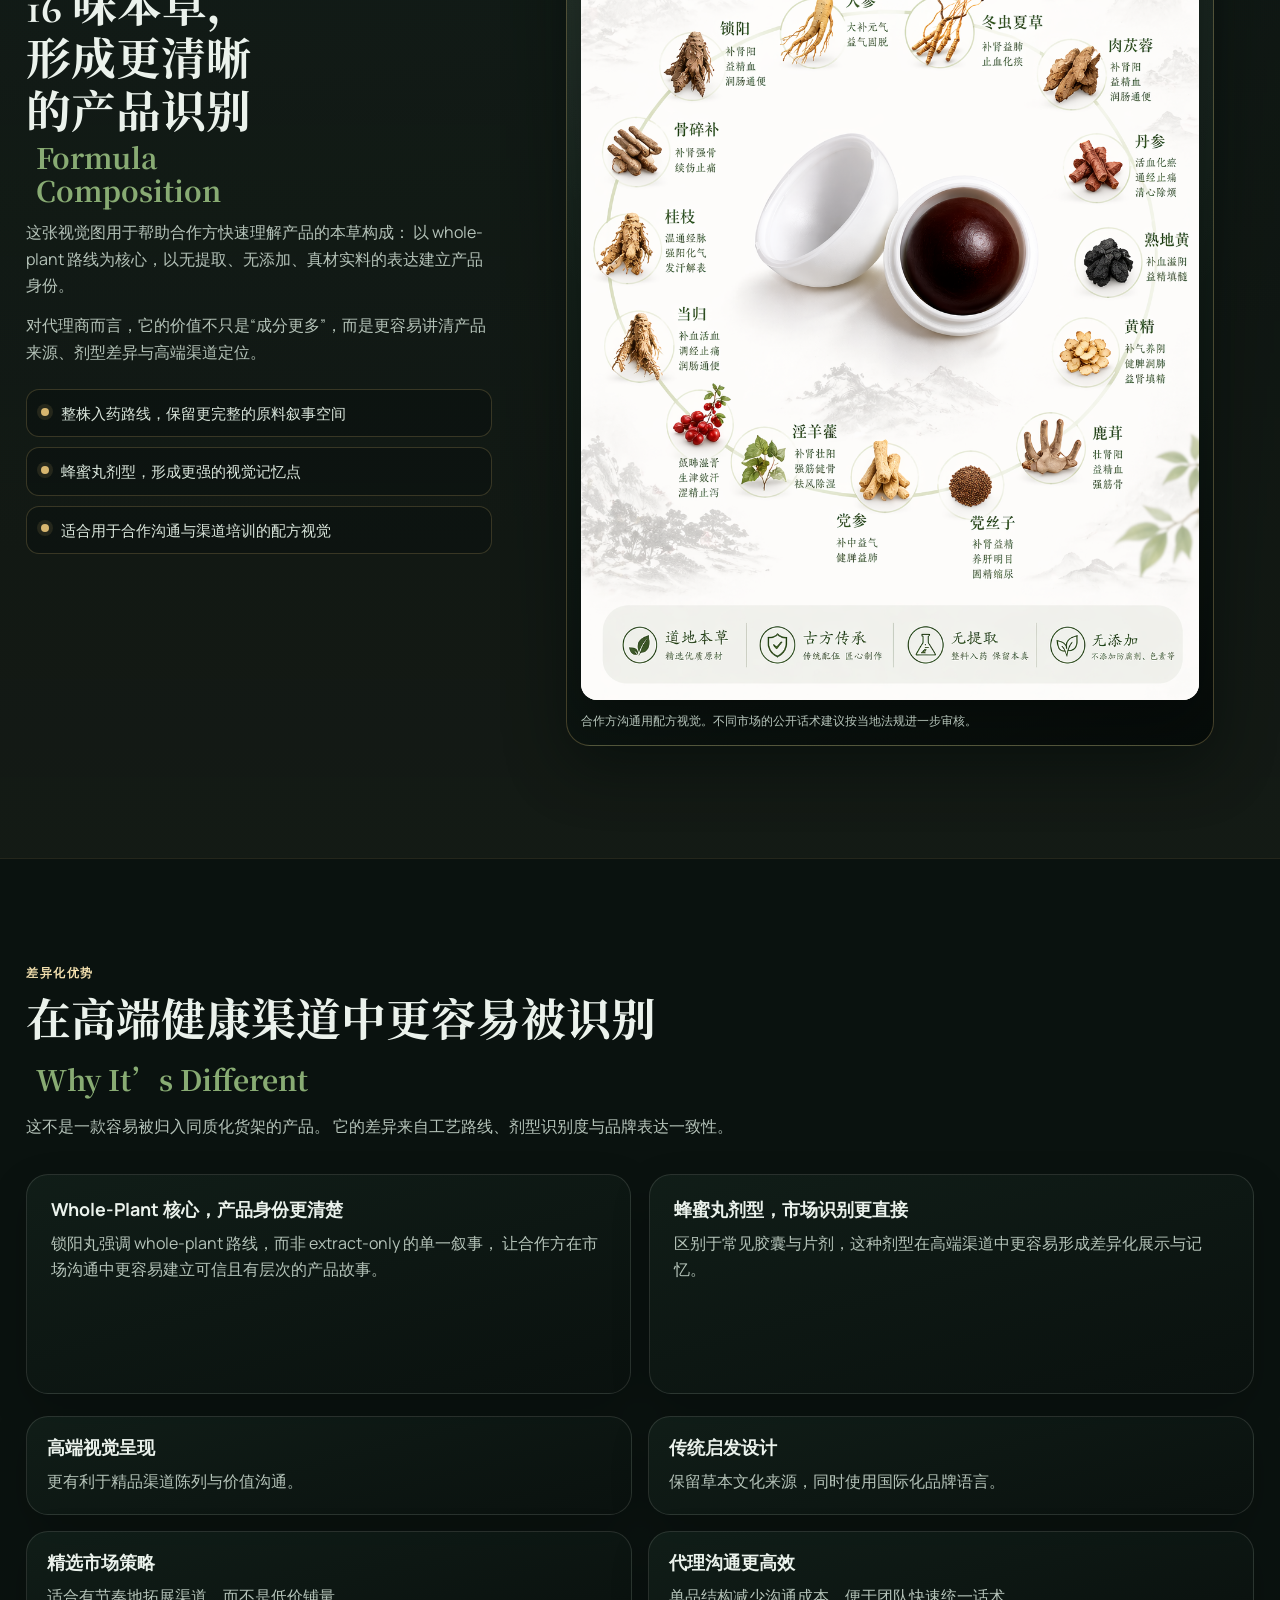
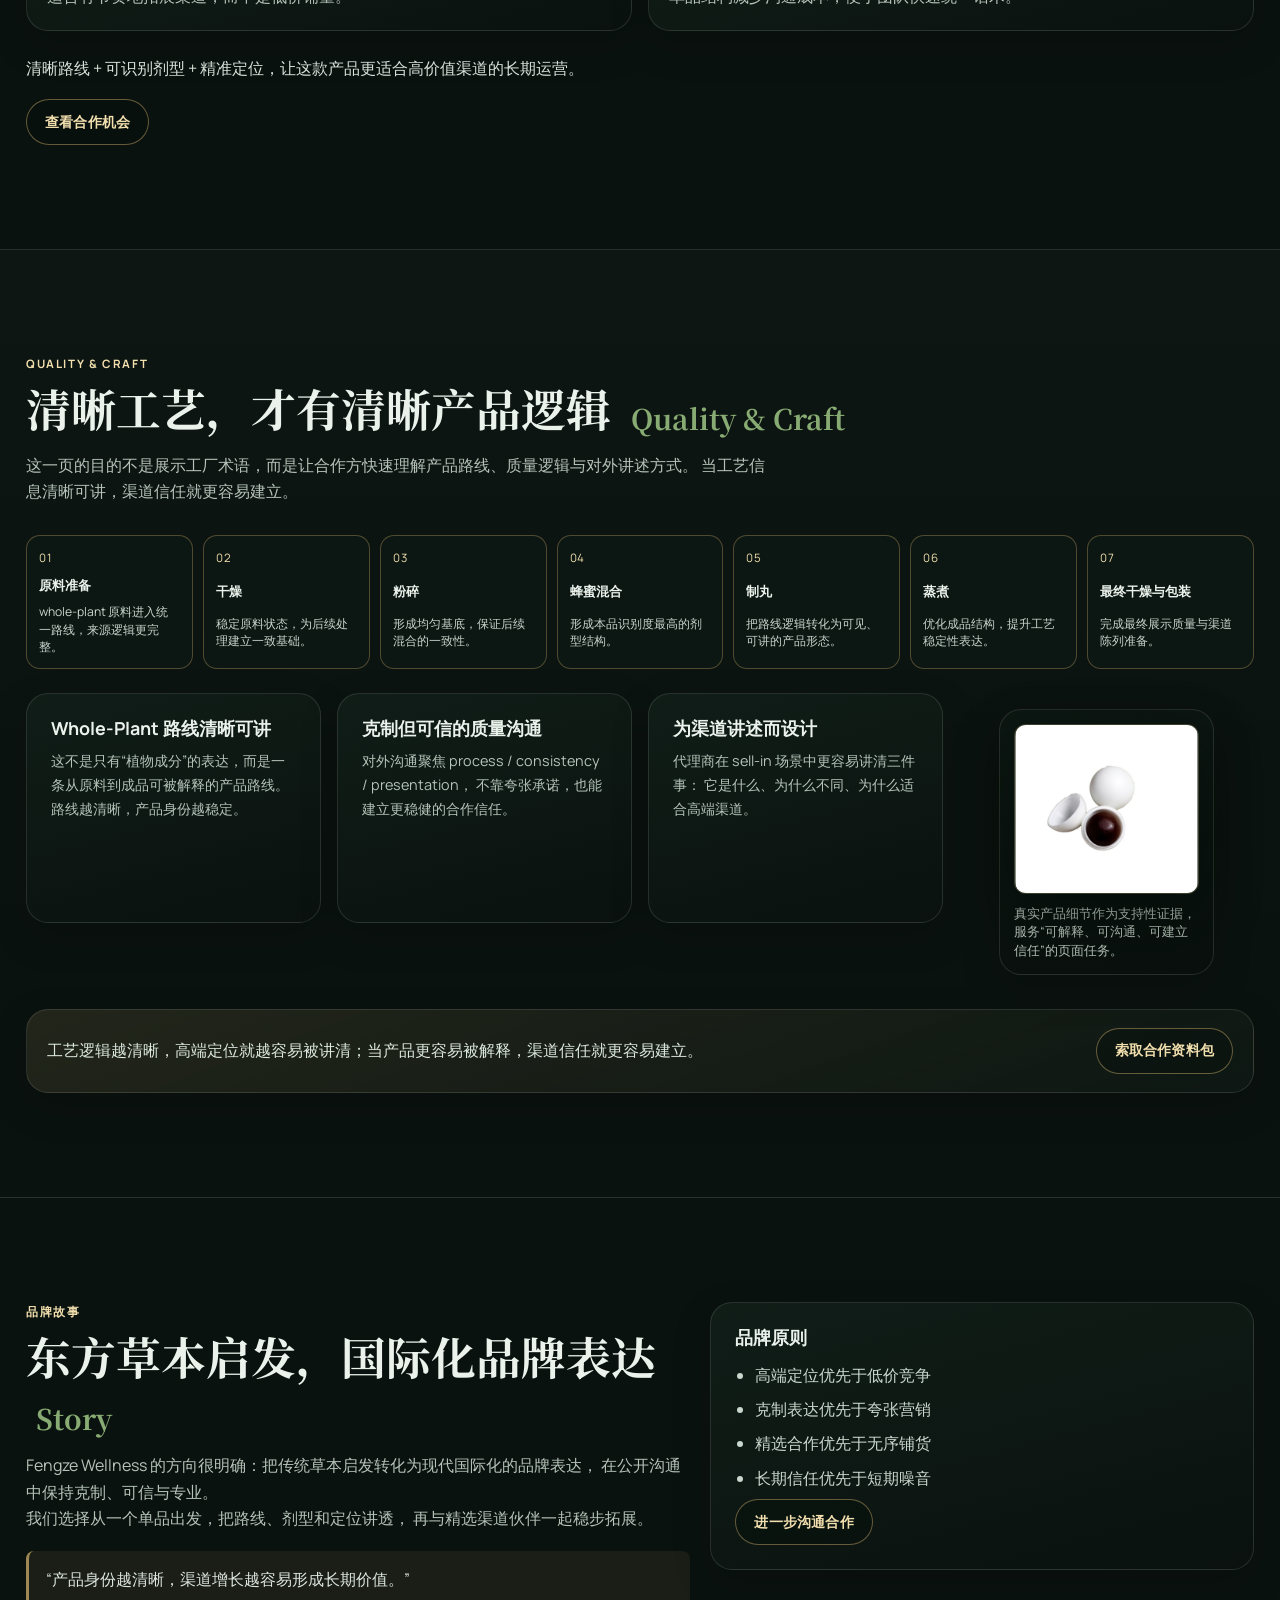
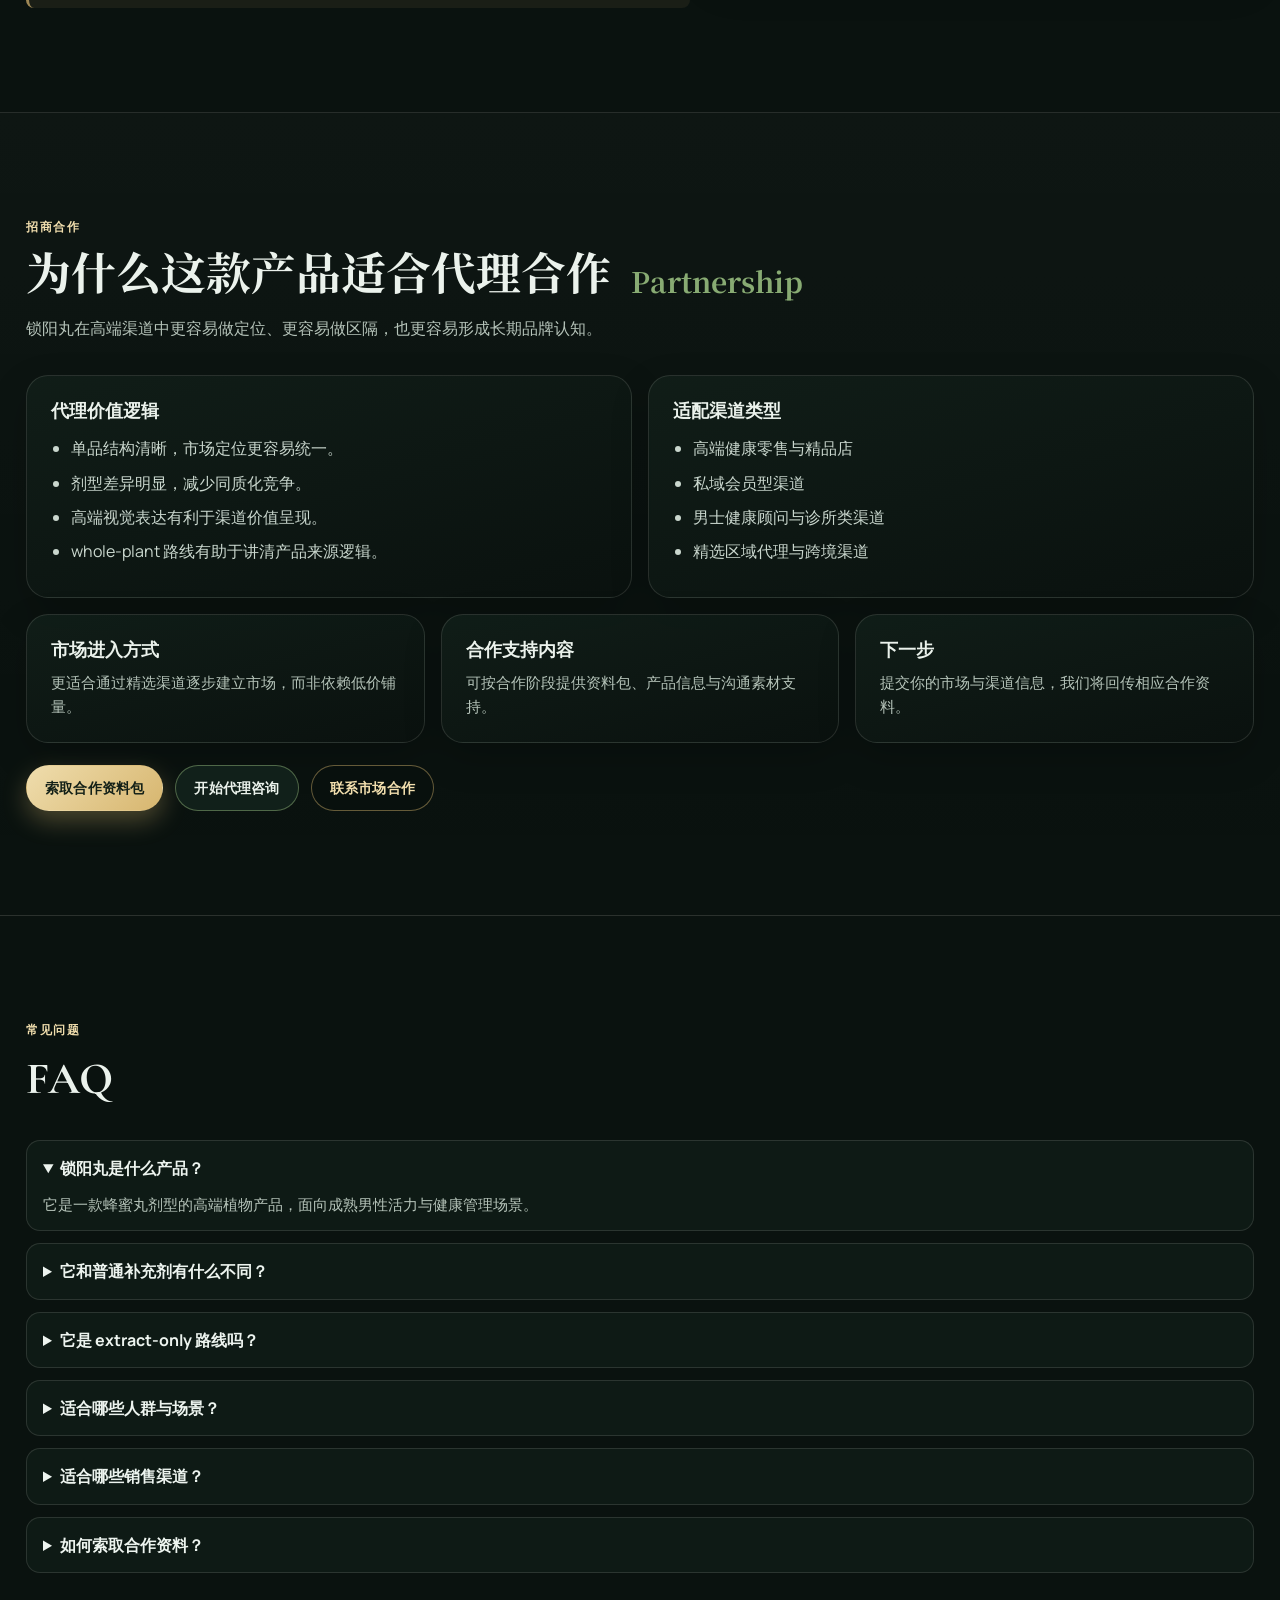
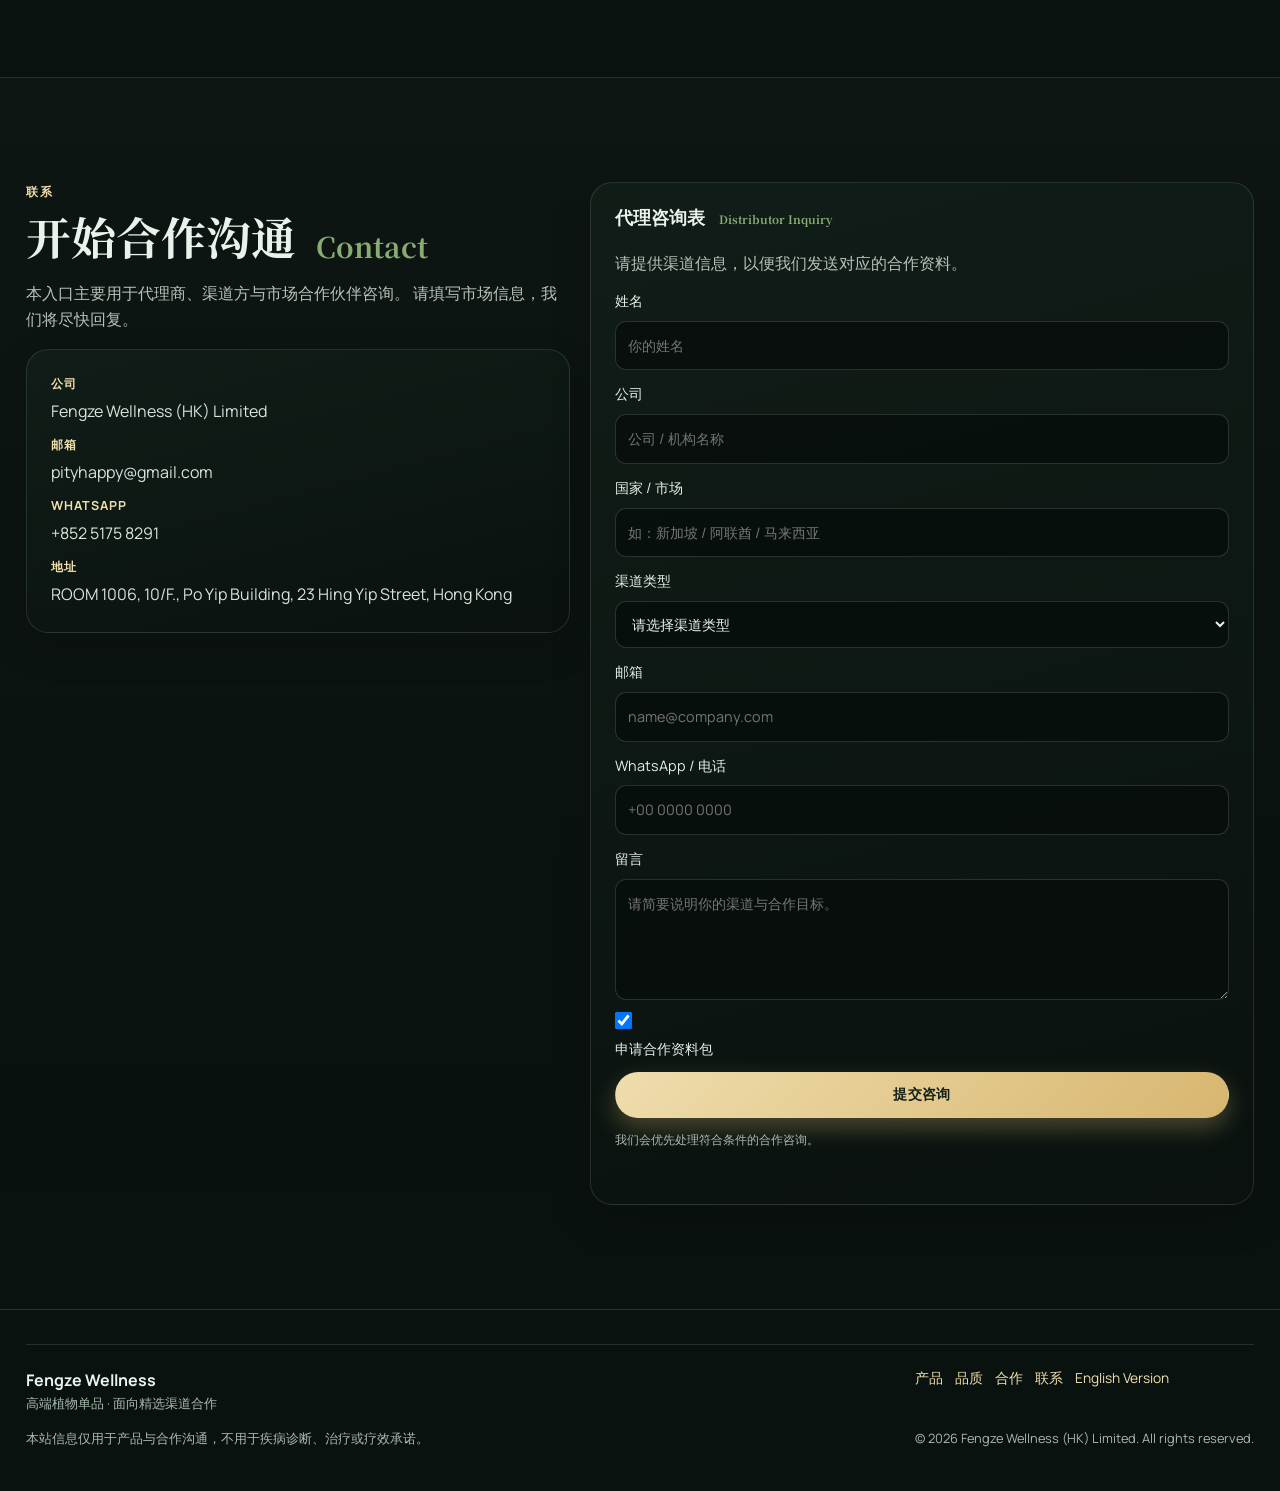
==== commit 967d7f9a: "Upgrade intake animation with natural step-by-step flow" ====
--- a/zh.html
+++ b/zh.html
@@ -144,17 +144,24 @@
 
         <article class="card usage-demo-card reveal">
           <h3>食用方式演示</h3>
-          <p>将白色蜡丸外壳打开后，食用里面的蜂蜜丸，方式类似吃夹心巧克力。</p>
+          <ol class="usage-steps">
+            <li><strong>开蜡丸：</strong>先按压蜡丸至出现白纹/裂纹，再沿裂纹掰开蜡壳。</li>
+            <li><strong>取内丸：</strong>掰开后再打开内塑料壳，取出蜜丸并撕去玻璃纸或蜡纸。</li>
+            <li><strong>食用：</strong>推荐嚼服后温水送服；若偏大，可分小块后再服用。</li>
+          </ol>
           <div class="wax-eating-demo" aria-hidden="true">
             <div class="wax-shell-whole"></div>
             <div class="wax-crack-line"></div>
+            <div class="inner-cap"></div>
+            <div class="wrapper-film"></div>
             <div class="wax-shell wax-shell-left"></div>
             <div class="wax-shell wax-shell-right"></div>
             <div class="honey-pill-core"></div>
             <div class="eat-arrow"></div>
             <div class="mouth-icon"></div>
           </div>
-          <p class="usage-demo-note">循环示意图，用于说明产品推荐食用动作。</p>
+          <p class="usage-demo-note">循环示意：按压开壳 -> 取出内丸 -> 嚼服送水。</p>
+          <p class="usage-warning"><strong>注意：</strong>请勿整粒直接吞服，避免噎塞风险。</p>
         </article>
 
         <div class="product-story-grid">
--- a/styles.css
+++ b/styles.css
@@ -583,11 +583,29 @@
   margin-top: 20px;
 }
 
+.usage-steps {
+  margin: 10px 0 0;
+  padding-left: 20px;
+  color: #d7e2da;
+  display: grid;
+  gap: 6px;
+}
+
+.usage-steps li {
+  line-height: 1.5;
+}
+
 .usage-demo-note {
   margin-top: 14px;
   margin-bottom: 0;
   font-size: 0.84rem;
   color: #c8d6cd;
+}
+
+.usage-warning {
+  margin: 10px 0 0;
+  font-size: 0.86rem;
+  color: #f1cd92;
 }
 
 .wax-eating-demo {
@@ -624,7 +642,7 @@
   border-radius: 999px;
   background: rgba(127, 103, 63, 0.8);
   opacity: 0;
-  animation: wax-crack-show 5.6s ease-in-out infinite;
+  animation: wax-crack-show 6.8s ease-in-out infinite;
 }
 
 .wax-shell {
@@ -638,7 +656,7 @@
   box-shadow: 0 14px 20px rgba(0, 0, 0, 0.36);
   transform: translateY(-50%);
   opacity: 0;
-  animation: wax-shell-open 5.6s ease-in-out infinite;
+  animation: wax-shell-open 6.8s cubic-bezier(0.35, 0, 0.2, 1) infinite;
 }
 
 .wax-shell-left {
@@ -664,7 +682,32 @@
     radial-gradient(circle at 36% 32%, #e0b15f 0, #a66e27 58%, #6d4618 100%);
   box-shadow: 0 12px 16px rgba(0, 0, 0, 0.42);
   opacity: 0;
-  animation: honey-pill-eat 5.6s ease-in-out infinite;
+  animation: honey-pill-eat 6.8s cubic-bezier(0.35, 0, 0.2, 1) infinite;
+}
+
+.inner-cap {
+  position: absolute;
+  left: calc(50% - 30px);
+  top: calc(52% - 30px);
+  width: 60px;
+  height: 60px;
+  border-radius: 50%;
+  border: 2px solid rgba(208, 227, 232, 0.78);
+  background: radial-gradient(circle at 34% 32%, rgba(223, 237, 238, 0.34), rgba(168, 192, 198, 0.1));
+  opacity: 0;
+  animation: inner-cap-open 6.8s ease-in-out infinite;
+}
+
+.wrapper-film {
+  position: absolute;
+  left: calc(50% - 24px);
+  top: calc(52% - 24px);
+  width: 48px;
+  height: 48px;
+  border-radius: 50%;
+  border: 1px dashed rgba(237, 230, 206, 0.8);
+  opacity: 0;
+  animation: wrapper-film-off 6.8s ease-in-out infinite;
 }
 
 .eat-arrow {
@@ -676,7 +719,7 @@
   transform: translateY(-50%);
   background: linear-gradient(90deg, rgba(214, 173, 85, 0), rgba(214, 173, 85, 0.9));
   opacity: 0;
-  animation: eat-arrow-show 5.6s ease-in-out infinite;
+  animation: eat-arrow-show 6.8s ease-in-out infinite;
 }
 
 .eat-arrow::after {
@@ -699,51 +742,67 @@
   border-top: 0;
   border-radius: 0 0 16px 16px;
   opacity: 0;
-  animation: mouth-show 5.6s ease-in-out infinite;
+  animation: mouth-show 6.8s ease-in-out infinite;
 }
 
 @keyframes wax-whole-hide {
-  0%, 22% { opacity: 1; transform: scale(1); }
-  27%, 100% { opacity: 0; transform: scale(0.96); }
+  0%, 16% { opacity: 1; transform: scale(1) rotate(0deg); }
+  20% { opacity: 1; transform: scale(0.98) rotate(-3deg); }
+  24% { opacity: 1; transform: scale(1.01) rotate(2deg); }
+  30%, 100% { opacity: 0; transform: scale(0.95); }
 }
 
 @keyframes wax-crack-show {
   0%, 14% { opacity: 0; }
-  18%, 25% { opacity: 0.86; }
-  30%, 100% { opacity: 0; }
+  20%, 30% { opacity: 0.9; }
+  36%, 100% { opacity: 0; }
 }
 
 @keyframes wax-shell-open {
-  0%, 22% { opacity: 0; transform: translateY(-50%) translateX(0); }
-  27%, 40% { opacity: 1; transform: translateY(-50%) translateX(-18px); }
-  48%, 72% { opacity: 1; transform: translateY(-50%) translateX(-42px); }
-  84%, 100% { opacity: 0; transform: translateY(-50%) translateX(-46px); }
+  0%, 26% { opacity: 0; transform: translateY(-50%) translateX(0) rotate(0deg); }
+  32%, 46% { opacity: 1; transform: translateY(-50%) translateX(-16px) rotate(-6deg); }
+  52%, 78% { opacity: 1; transform: translateY(-50%) translateX(-44px) rotate(-10deg); }
+  88%, 100% { opacity: 0; transform: translateY(-50%) translateX(-44px) rotate(-10deg); }
 }
 
 @keyframes wax-shell-open-right {
-  0%, 22% { opacity: 0; transform: translateY(-50%) translateX(0); }
-  27%, 40% { opacity: 1; transform: translateY(-50%) translateX(18px); }
-  48%, 72% { opacity: 1; transform: translateY(-50%) translateX(42px); }
-  84%, 100% { opacity: 0; transform: translateY(-50%) translateX(46px); }
+  0%, 26% { opacity: 0; transform: translateY(-50%) translateX(0) rotate(0deg); }
+  32%, 46% { opacity: 1; transform: translateY(-50%) translateX(16px) rotate(6deg); }
+  52%, 78% { opacity: 1; transform: translateY(-50%) translateX(44px) rotate(10deg); }
+  88%, 100% { opacity: 0; transform: translateY(-50%) translateX(44px) rotate(10deg); }
 }
 
 @keyframes honey-pill-eat {
-  0%, 26% { transform: translate(-50%, -50%) scale(0.95); opacity: 0; }
-  30%, 50% { transform: translate(-50%, -50%) scale(1); opacity: 1; }
-  60% { transform: translate(-10%, -50%) scale(0.95); opacity: 1; }
-  74% { transform: translate(65%, -50%) scale(0.86); opacity: 1; }
-  82%, 100% { transform: translate(80%, -50%) scale(0.7); opacity: 0; }
+  0%, 30% { transform: translate(-50%, -50%) scale(0.95); opacity: 0; }
+  36%, 54% { transform: translate(-50%, -50%) scale(1); opacity: 1; }
+  62% { transform: translate(-30%, -50%) scale(0.98); opacity: 1; }
+  72% { transform: translate(28%, -50%) scale(0.9); opacity: 1; }
+  80% { transform: translate(74%, -50%) scale(0.78); opacity: 1; }
+  88%, 100% { transform: translate(84%, -50%) scale(0.72); opacity: 0; }
+}
+
+@keyframes inner-cap-open {
+  0%, 38% { opacity: 0; transform: scale(0.96); }
+  44%, 54% { opacity: 0.88; transform: scale(1); }
+  62% { opacity: 0.76; transform: translateX(-12px) scale(0.96); }
+  72%, 100% { opacity: 0; transform: translateX(-26px) scale(0.92); }
+}
+
+@keyframes wrapper-film-off {
+  0%, 48% { opacity: 0; transform: scale(0.96); }
+  56%, 64% { opacity: 0.85; transform: scale(1); }
+  72%, 100% { opacity: 0; transform: translateY(-18px) scale(0.8); }
 }
 
 @keyframes eat-arrow-show {
-  0%, 48% { opacity: 0; }
-  56%, 74% { opacity: 1; }
-  80%, 100% { opacity: 0; }
+  0%, 58% { opacity: 0; }
+  66%, 82% { opacity: 1; }
+  88%, 100% { opacity: 0; }
 }
 
 @keyframes mouth-show {
-  0%, 58% { opacity: 0; }
-  64%, 82% { opacity: 0.95; }
+  0%, 64% { opacity: 0; }
+  70%, 86% { opacity: 0.95; }
   100% { opacity: 0; }
 }
 
@@ -1486,7 +1545,9 @@
   .eat-arrow,
   .mouth-icon,
   .wax-shell-whole,
-  .wax-crack-line {
+  .wax-crack-line,
+  .inner-cap,
+  .wrapper-film {
     animation: none;
   }
 
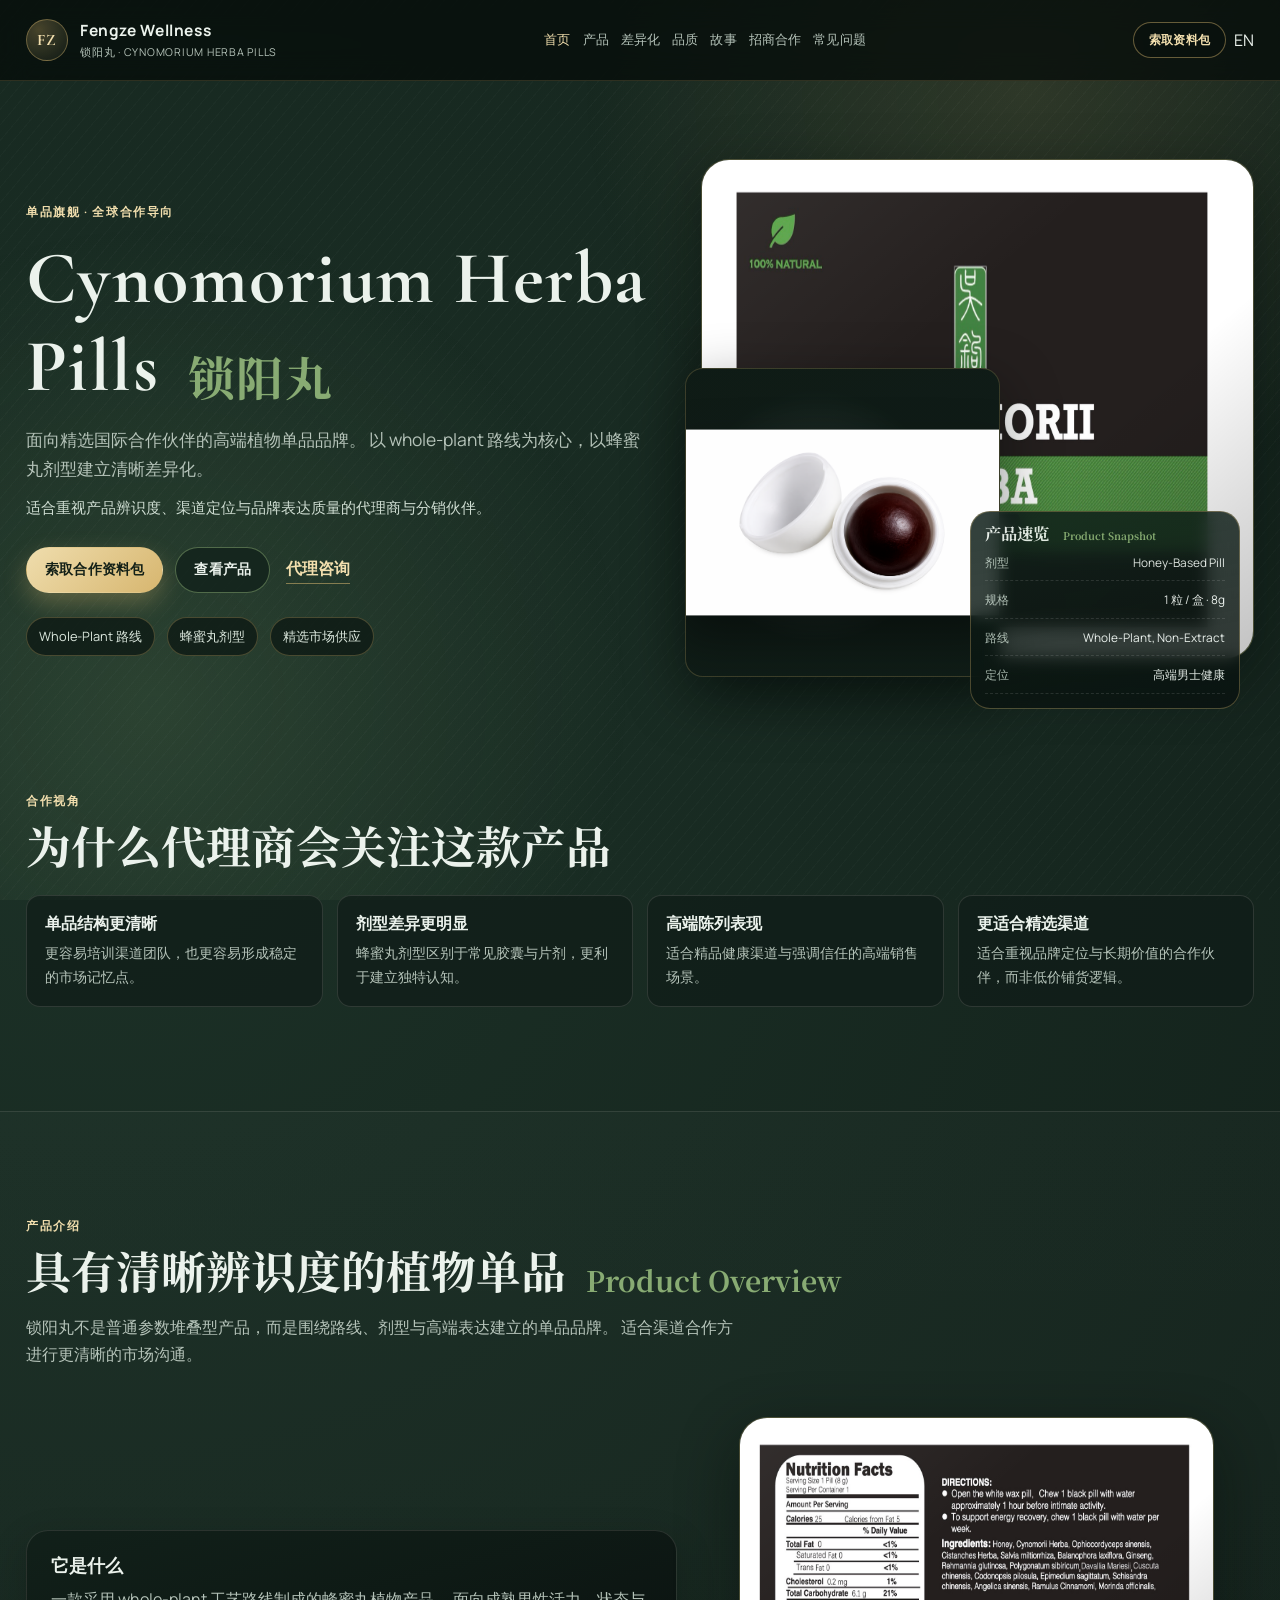
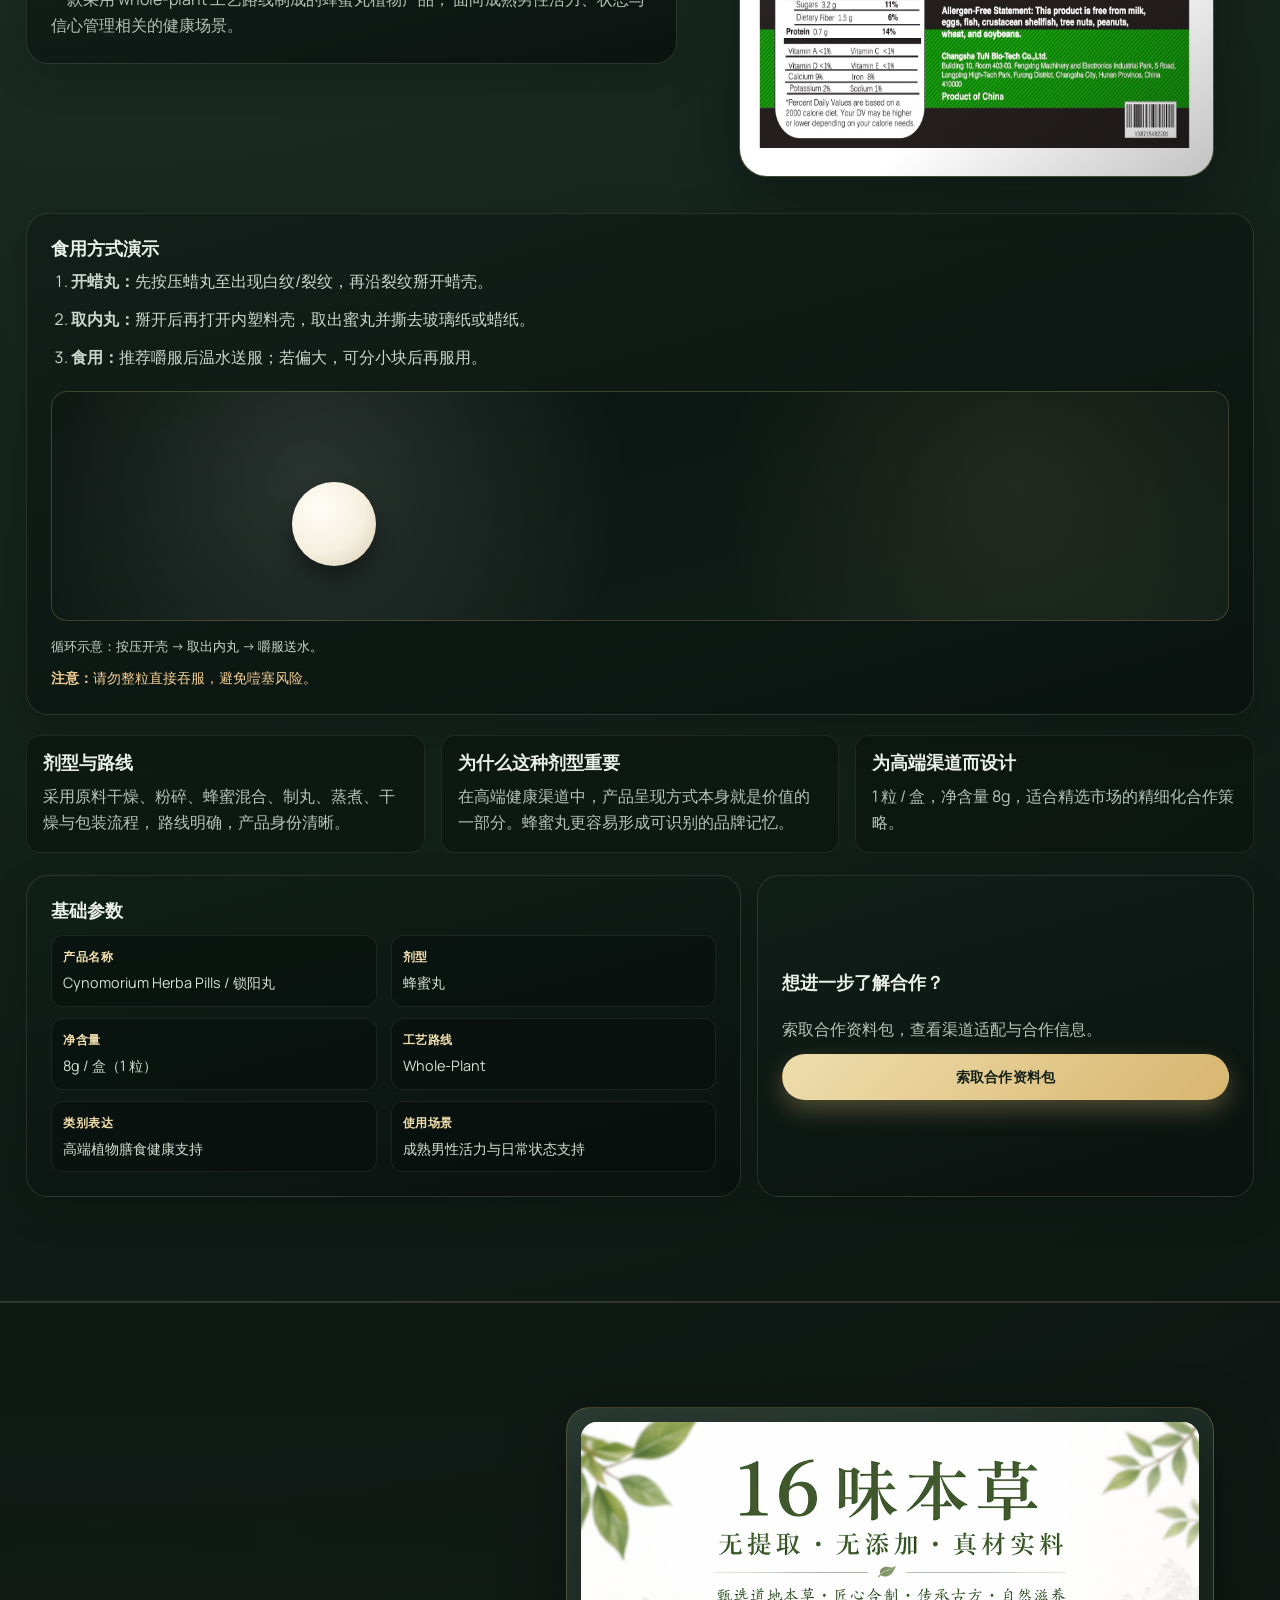
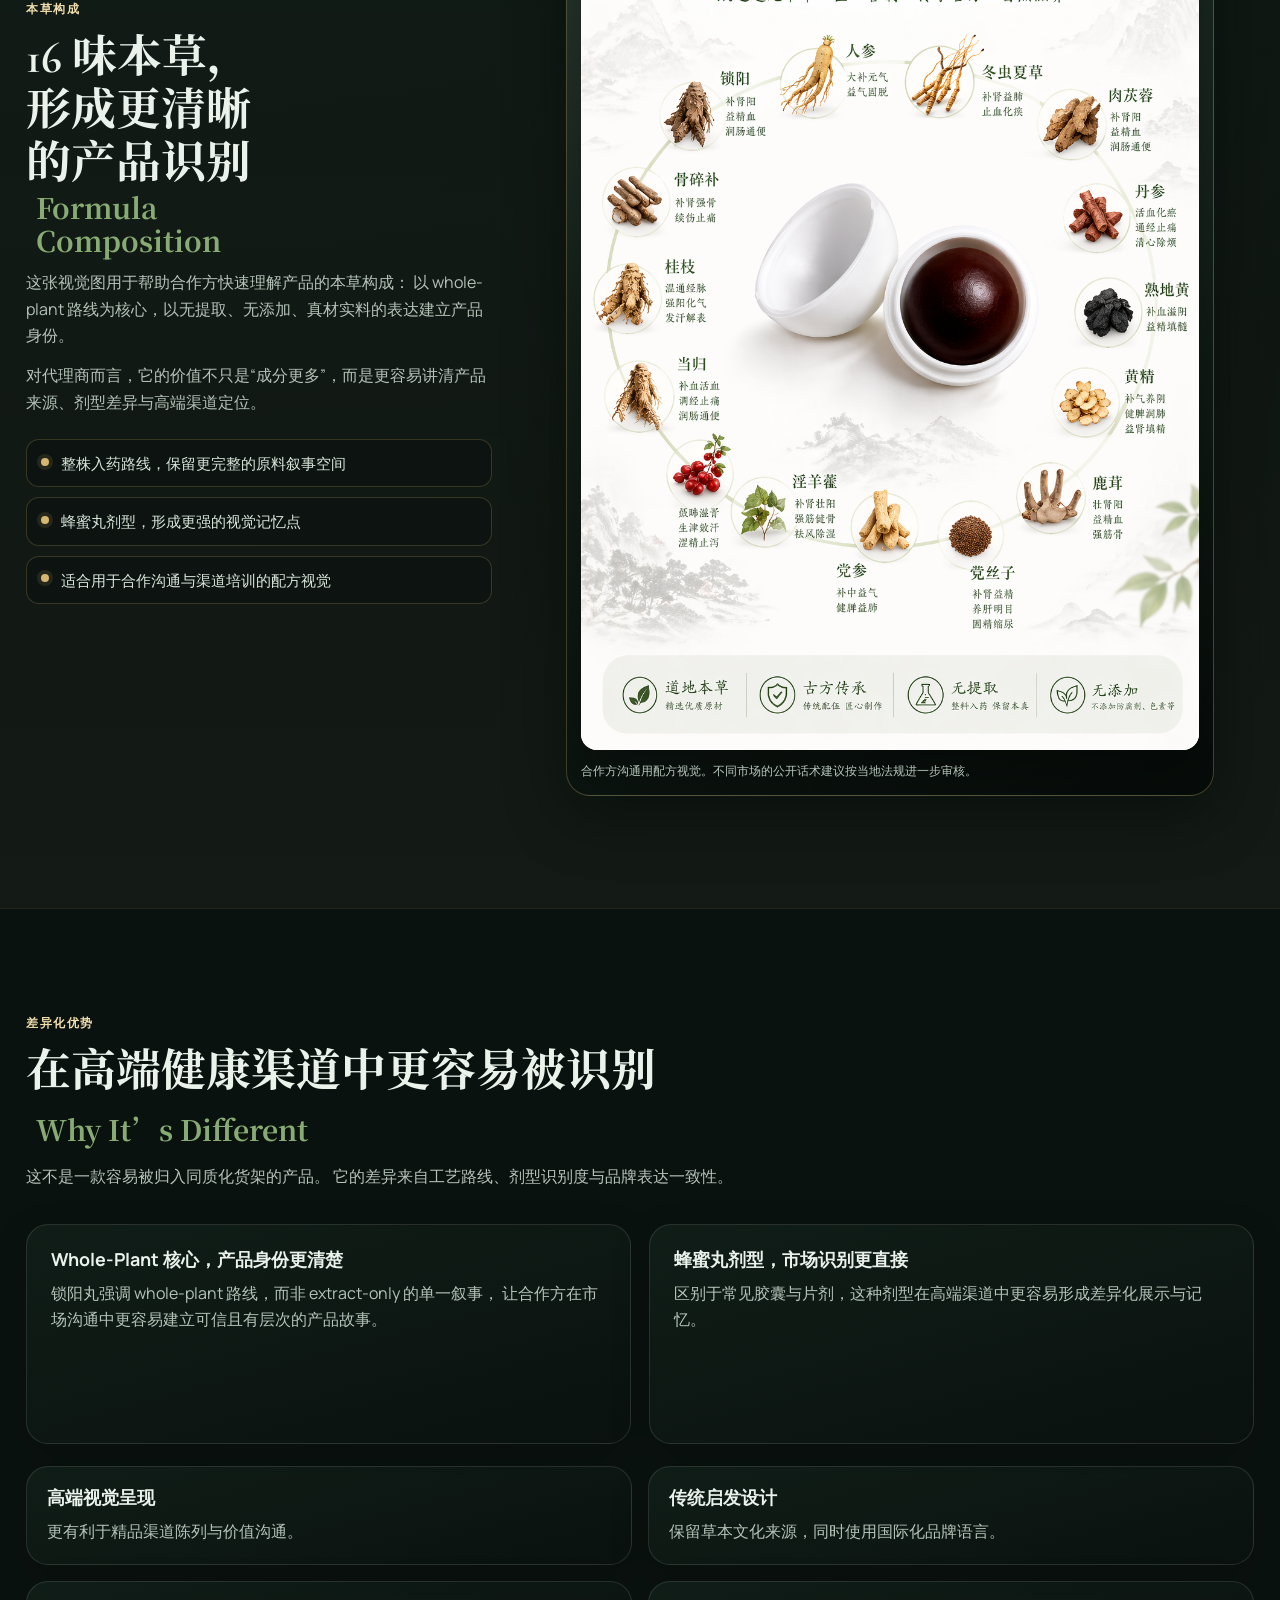
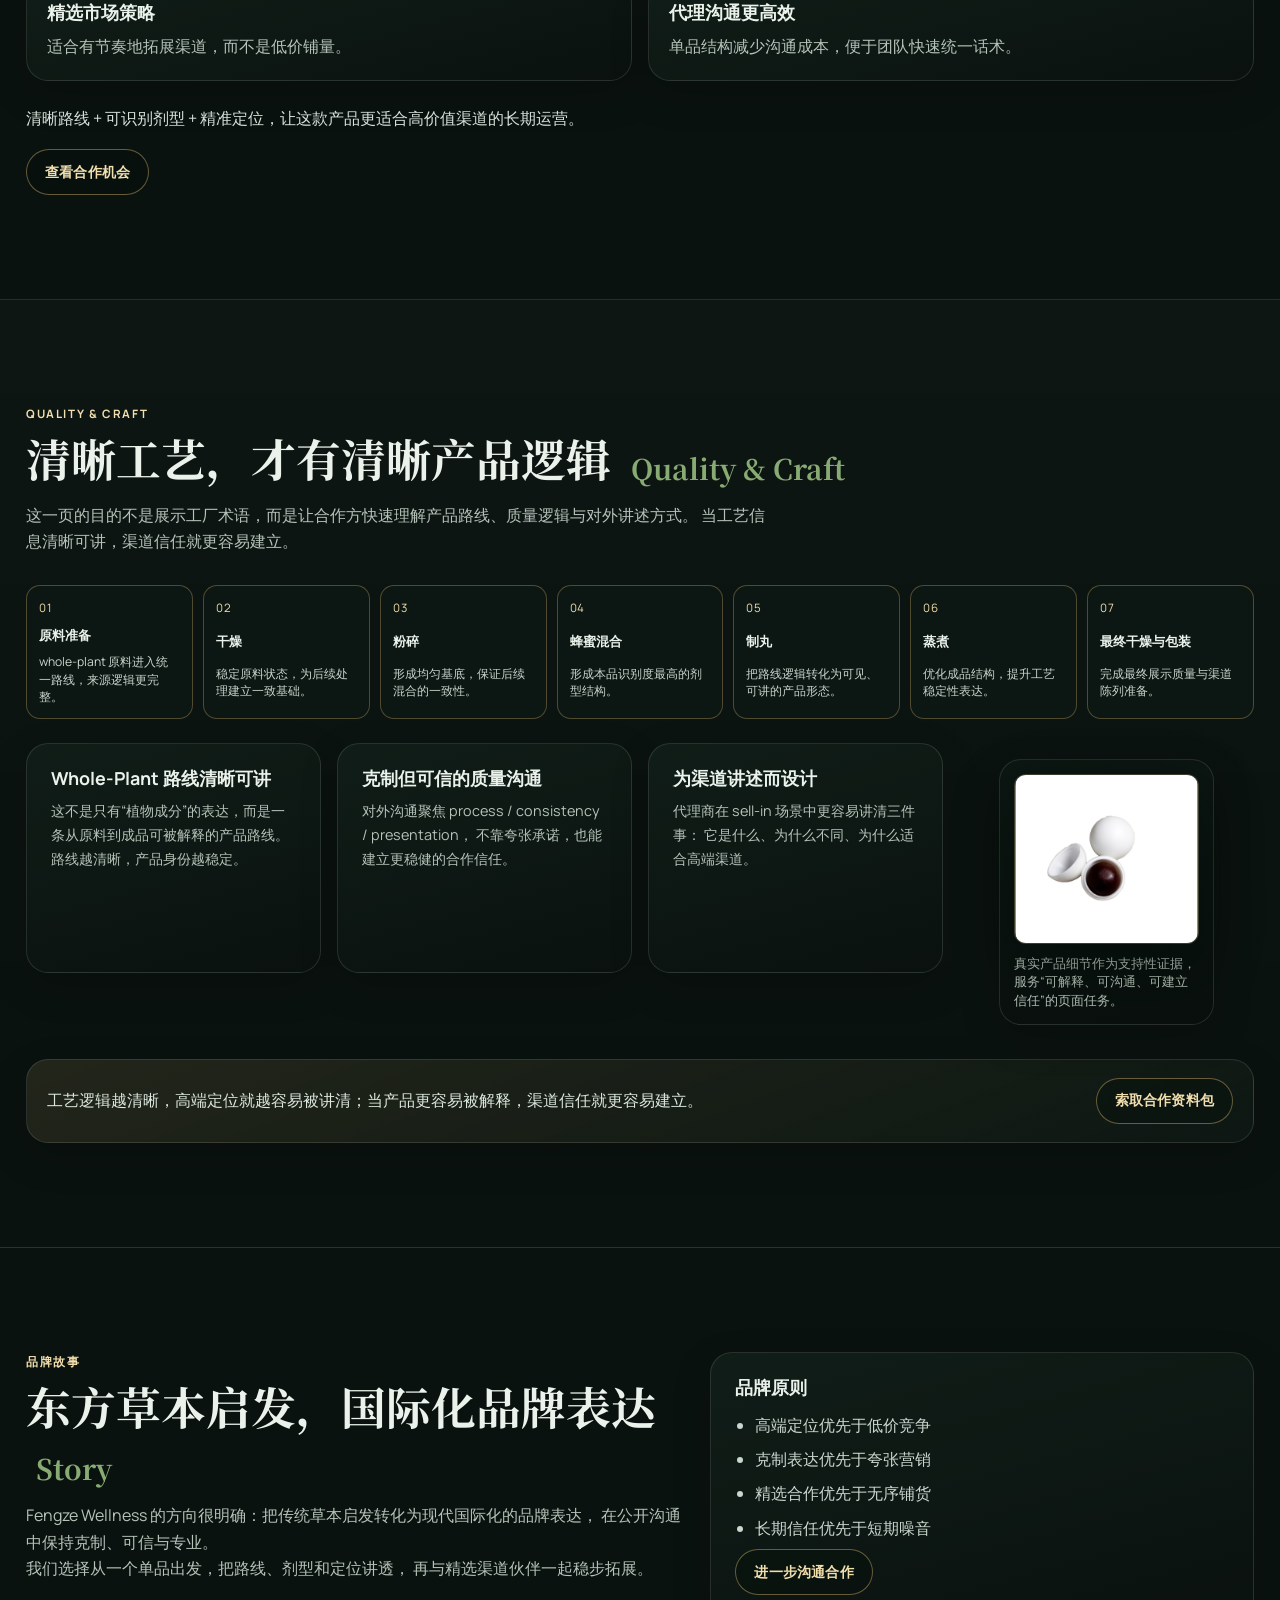
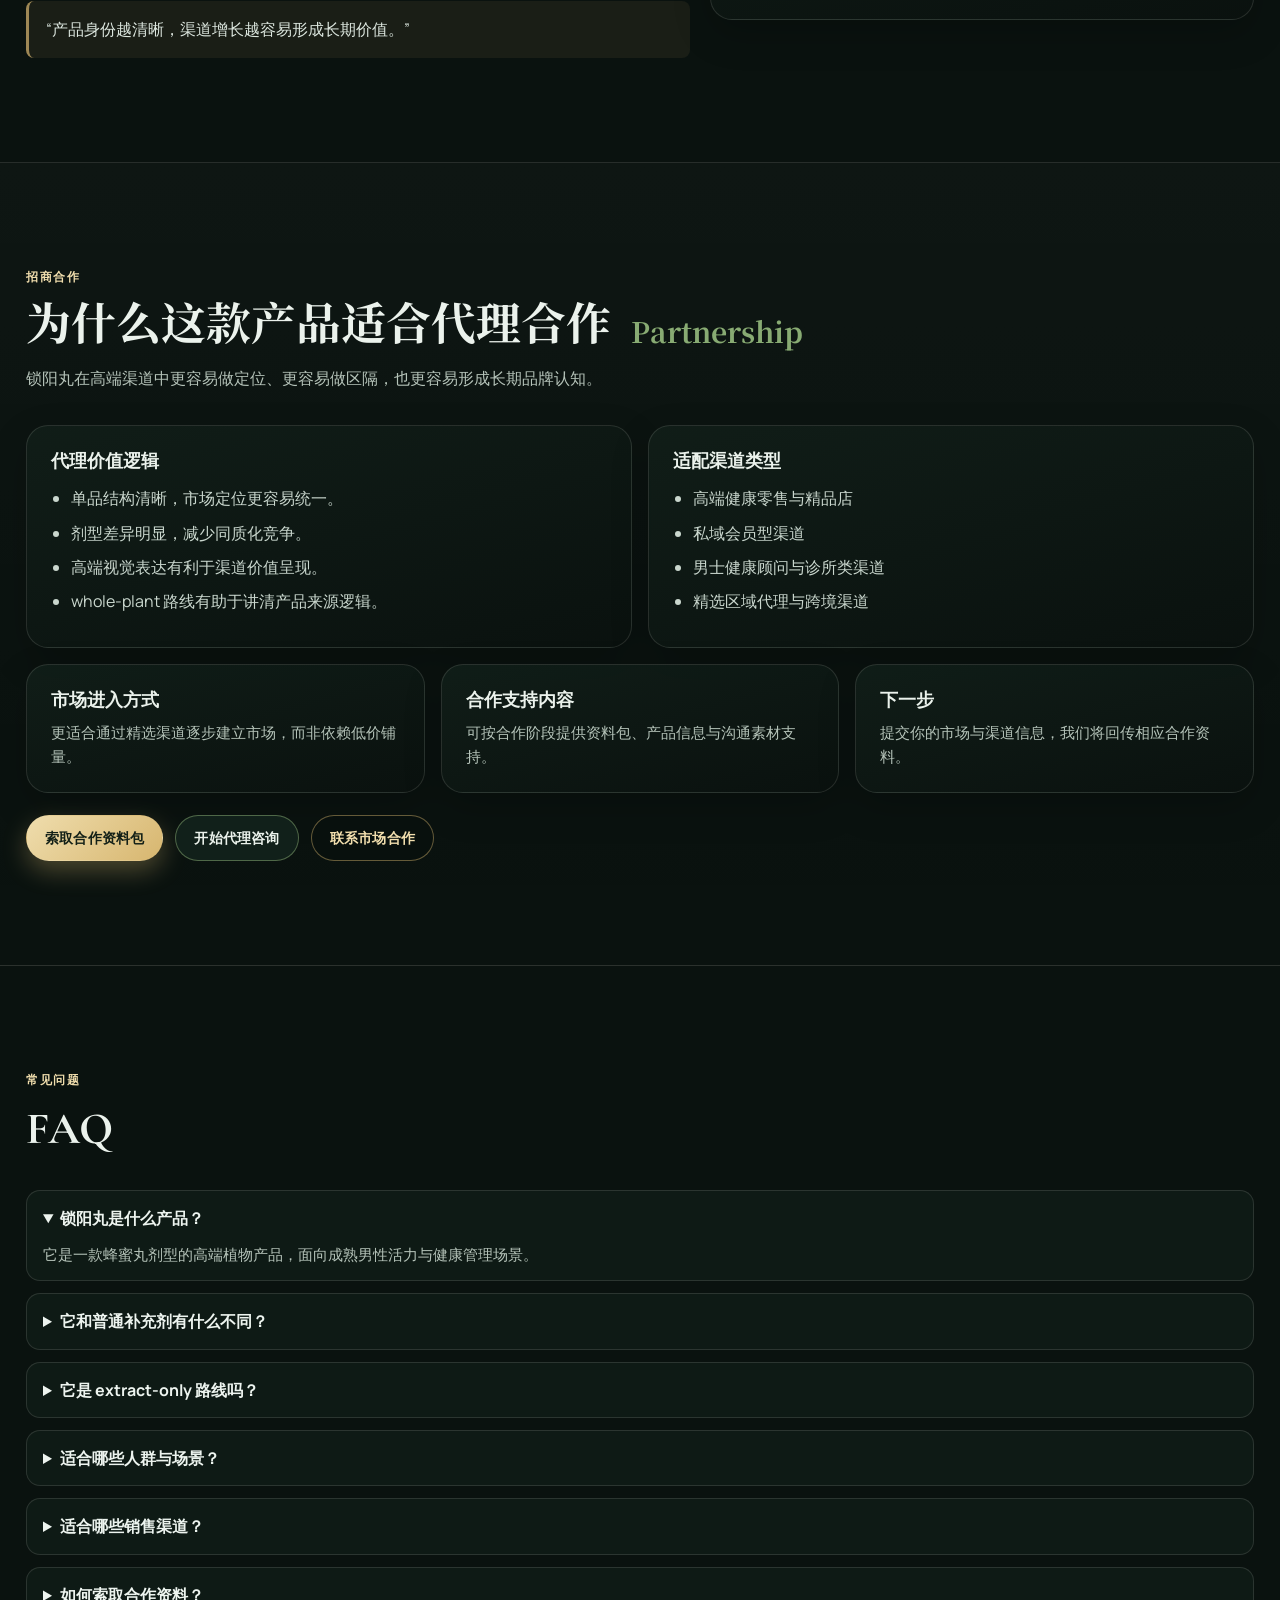
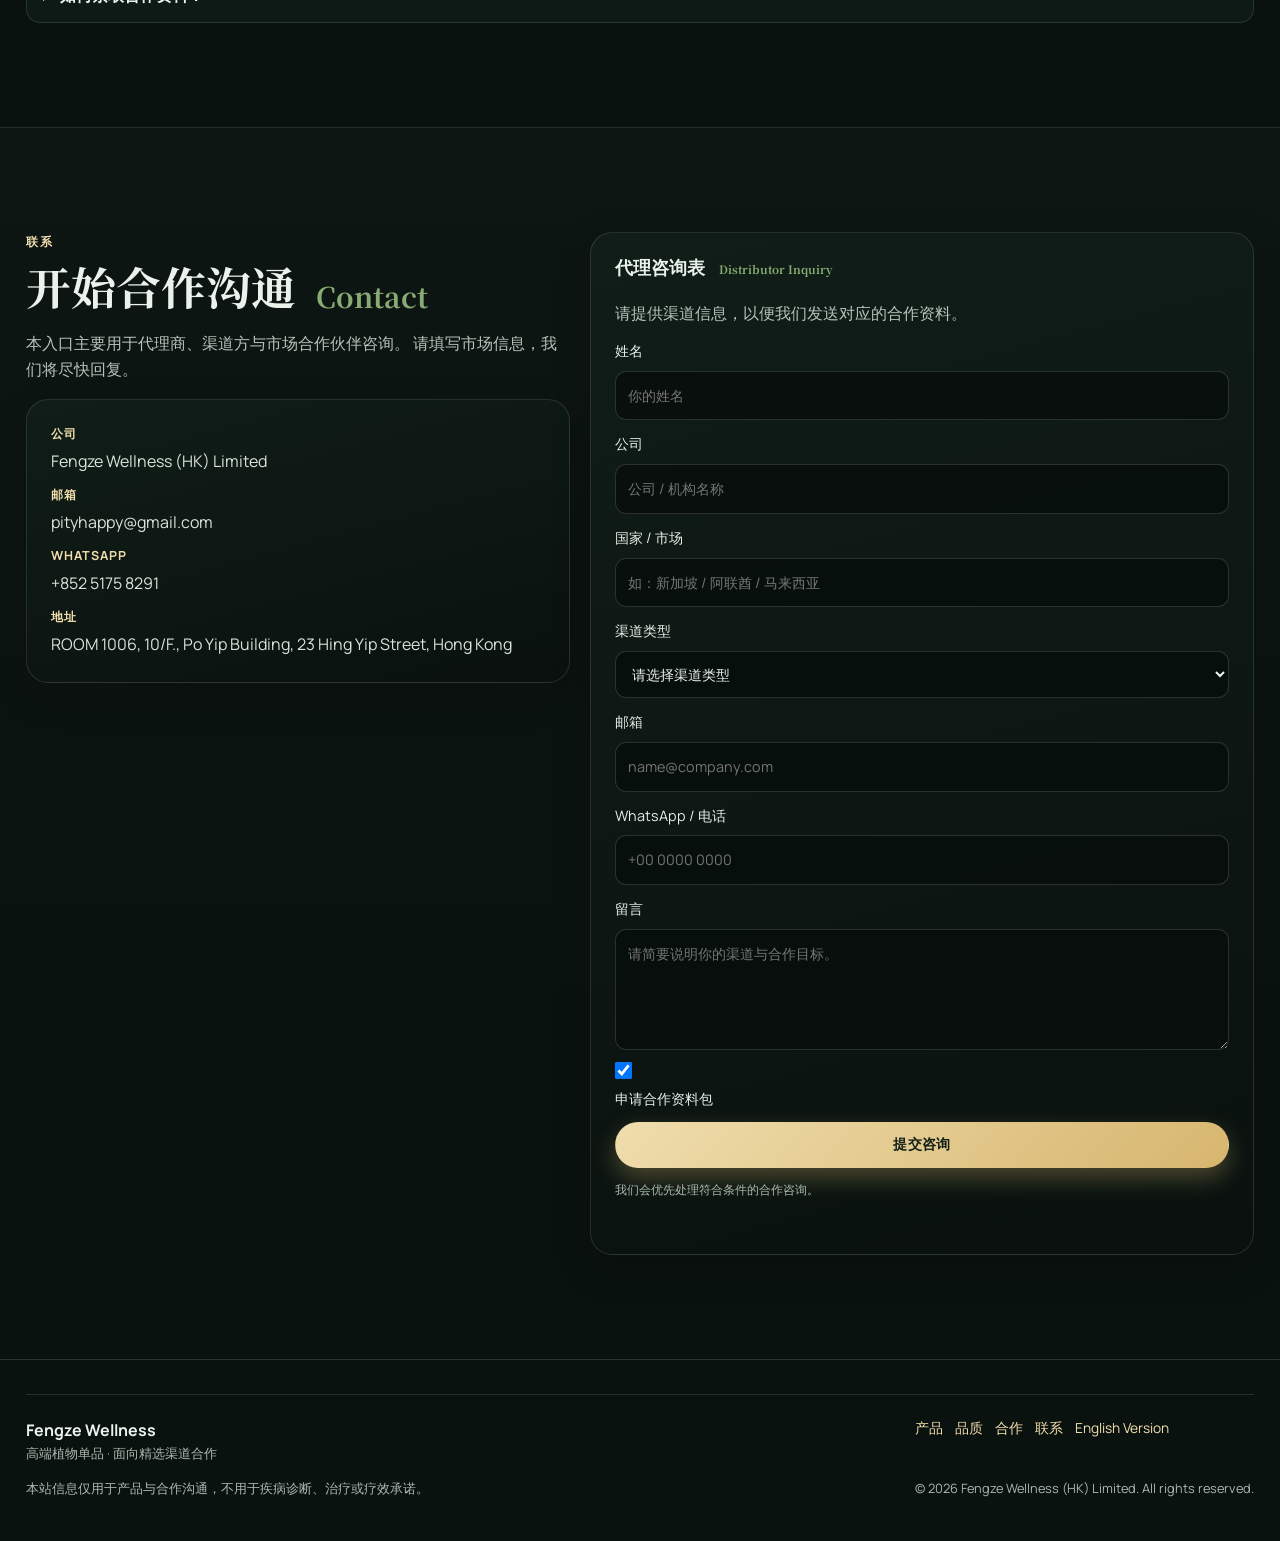
==== commit dfc660fc: "Rework intake animation with natural hand motion" ====
--- a/zh.html
+++ b/zh.html
@@ -150,15 +150,18 @@
             <li><strong>食用：</strong>推荐嚼服后温水送服；若偏大，可分小块后再服用。</li>
           </ol>
           <div class="wax-eating-demo" aria-hidden="true">
+            <div class="press-palm"></div>
             <div class="wax-shell-whole"></div>
             <div class="wax-crack-line"></div>
             <div class="inner-cap"></div>
             <div class="wrapper-film"></div>
+            <div class="split-hand split-hand-left"></div>
+            <div class="split-hand split-hand-right"></div>
             <div class="wax-shell wax-shell-left"></div>
             <div class="wax-shell wax-shell-right"></div>
+            <div class="face-profile"></div>
+            <div class="carry-hand"></div>
             <div class="honey-pill-core"></div>
-            <div class="eat-arrow"></div>
-            <div class="mouth-icon"></div>
           </div>
           <p class="usage-demo-note">循环示意：按压开壳 -> 取出内丸 -> 嚼服送水。</p>
           <p class="usage-warning"><strong>注意：</strong>请勿整粒直接吞服，避免噎塞风险。</p>
--- a/styles.css
+++ b/styles.css
@@ -679,7 +679,7 @@
   border-radius: 50%;
   transform: translate(-50%, -50%);
   background:
-    radial-gradient(circle at 36% 32%, #e0b15f 0, #a66e27 58%, #6d4618 100%);
+    radial-gradient(circle at 36% 32%, #6a4522 0, #3f2814 58%, #201208 100%);
   box-shadow: 0 12px 16px rgba(0, 0, 0, 0.42);
   opacity: 0;
   animation: honey-pill-eat 6.8s cubic-bezier(0.35, 0, 0.2, 1) infinite;
@@ -710,41 +710,6 @@
   animation: wrapper-film-off 6.8s ease-in-out infinite;
 }
 
-.eat-arrow {
-  position: absolute;
-  left: 58%;
-  top: 52%;
-  width: 48px;
-  height: 2px;
-  transform: translateY(-50%);
-  background: linear-gradient(90deg, rgba(214, 173, 85, 0), rgba(214, 173, 85, 0.9));
-  opacity: 0;
-  animation: eat-arrow-show 6.8s ease-in-out infinite;
-}
-
-.eat-arrow::after {
-  content: "";
-  position: absolute;
-  right: -1px;
-  top: -4px;
-  border-top: 5px solid transparent;
-  border-bottom: 5px solid transparent;
-  border-left: 8px solid rgba(214, 173, 85, 0.9);
-}
-
-.mouth-icon {
-  position: absolute;
-  right: 14%;
-  top: calc(52% - 15px);
-  width: 30px;
-  height: 24px;
-  border: 2px solid rgba(230, 197, 125, 0.86);
-  border-top: 0;
-  border-radius: 0 0 16px 16px;
-  opacity: 0;
-  animation: mouth-show 6.8s ease-in-out infinite;
-}
-
 @keyframes wax-whole-hide {
   0%, 16% { opacity: 1; transform: scale(1) rotate(0deg); }
   20% { opacity: 1; transform: scale(0.98) rotate(-3deg); }
@@ -794,16 +759,248 @@
   72%, 100% { opacity: 0; transform: translateY(-18px) scale(0.8); }
 }
 
-@keyframes eat-arrow-show {
-  0%, 58% { opacity: 0; }
-  66%, 82% { opacity: 1; }
-  88%, 100% { opacity: 0; }
-}
-
-@keyframes mouth-show {
-  0%, 64% { opacity: 0; }
-  70%, 86% { opacity: 0.95; }
-  100% { opacity: 0; }
+.wax-eating-demo {
+  min-height: 230px;
+  background:
+    radial-gradient(circle at 22% 36%, rgba(255, 255, 255, 0.12), transparent 34%),
+    radial-gradient(circle at 82% 42%, rgba(215, 182, 111, 0.1), transparent 30%),
+    linear-gradient(165deg, rgba(10, 19, 15, 0.96), rgba(18, 34, 28, 0.88));
+}
+
+.press-palm {
+  position: absolute;
+  left: calc(24% - 46px);
+  top: 8%;
+  width: 92px;
+  height: 38px;
+  border-radius: 28px 28px 18px 18px;
+  background: linear-gradient(180deg, #f2d2b1, #d6a77d);
+  box-shadow: 0 10px 14px rgba(0, 0, 0, 0.28);
+  opacity: 0;
+  animation: press-palm-motion 8.4s cubic-bezier(0.35, 0, 0.2, 1) infinite;
+  z-index: 6;
+}
+
+.wax-shell-whole {
+  left: calc(24% - 42px);
+  top: calc(58% - 42px);
+  width: 84px;
+  height: 84px;
+  animation: wax-whole-hide 8.4s ease-in-out infinite;
+}
+
+.wax-crack-line {
+  left: calc(24% - 2px);
+  top: calc(58% - 28px);
+  height: 56px;
+  animation: wax-crack-show 8.4s ease-in-out infinite;
+}
+
+.wax-shell {
+  top: 58%;
+  animation-duration: 8.4s;
+}
+
+.wax-shell-left {
+  left: calc(24% - 52px);
+}
+
+.wax-shell-right {
+  left: calc(24% - 26px);
+}
+
+.split-hand {
+  position: absolute;
+  top: calc(58% + 22px);
+  width: 42px;
+  height: 18px;
+  border-radius: 999px;
+  background: linear-gradient(180deg, #f0d1b0, #d3a178);
+  box-shadow: 0 7px 10px rgba(0, 0, 0, 0.22);
+  opacity: 0;
+  z-index: 6;
+}
+
+.split-hand-left {
+  left: calc(24% - 72px);
+  animation: split-hand-left-motion 8.4s ease-in-out infinite;
+}
+
+.split-hand-right {
+  left: calc(24% + 30px);
+  animation: split-hand-right-motion 8.4s ease-in-out infinite;
+}
+
+.inner-cap {
+  left: calc(24% - 30px);
+  top: calc(58% - 30px);
+  animation-duration: 8.4s;
+}
+
+.wrapper-film {
+  left: calc(24% - 24px);
+  top: calc(58% - 24px);
+  animation-duration: 8.4s;
+}
+
+.honey-pill-core {
+  left: 24%;
+  top: 58%;
+  width: 44px;
+  height: 44px;
+  animation: honey-pill-to-mouth 8.4s cubic-bezier(0.35, 0, 0.2, 1) infinite;
+  z-index: 5;
+}
+
+.carry-hand {
+  position: absolute;
+  left: calc(24% - 22px);
+  top: calc(58% + 18px);
+  width: 44px;
+  height: 18px;
+  border-radius: 999px;
+  background: linear-gradient(180deg, #f2d2b1, #d3a077);
+  box-shadow: 0 7px 11px rgba(0, 0, 0, 0.24);
+  opacity: 0;
+  animation: carry-hand-to-mouth 8.4s cubic-bezier(0.35, 0, 0.2, 1) infinite;
+  z-index: 4;
+}
+
+.carry-hand::before {
+  content: "";
+  position: absolute;
+  left: 8px;
+  top: -9px;
+  width: 30px;
+  height: 13px;
+  border-radius: 999px;
+  background: linear-gradient(180deg, #f6ddc1, #ddb086);
+  transform: rotate(-8deg);
+}
+
+.face-profile {
+  position: absolute;
+  right: 10%;
+  top: calc(58% - 48px);
+  width: 72px;
+  height: 96px;
+  border-radius: 42px 34px 38px 44px;
+  background: linear-gradient(135deg, #f0cba8, #bd8966);
+  opacity: 0;
+  animation: face-profile-show 8.4s ease-in-out infinite;
+  z-index: 3;
+}
+
+.face-profile::before {
+  content: "";
+  position: absolute;
+  right: -8px;
+  top: 38px;
+  width: 18px;
+  height: 13px;
+  border-radius: 0 12px 12px 0;
+  background: linear-gradient(135deg, #e6b88f, #b97e5d);
+}
+
+.face-profile::after {
+  content: "";
+  position: absolute;
+  right: -12px;
+  top: 58px;
+  width: 22px;
+  height: 8px;
+  border-radius: 999px;
+  background: #5a241b;
+  transform-origin: left center;
+  animation: natural-mouth-open 8.4s ease-in-out infinite;
+}
+
+@keyframes press-palm-motion {
+  0%, 8% { opacity: 0; transform: translateY(-18px); }
+  14% { opacity: 0.95; transform: translateY(0); }
+  20% { opacity: 0.95; transform: translateY(16px) scaleY(0.92); }
+  28% { opacity: 0.85; transform: translateY(8px); }
+  34%, 100% { opacity: 0; transform: translateY(-12px); }
+}
+
+@keyframes wax-whole-hide {
+  0%, 16% { opacity: 1; transform: scale(1); }
+  22% { opacity: 1; transform: scale(0.96); }
+  30% { opacity: 1; transform: scale(1.01); }
+  38%, 100% { opacity: 0; transform: scale(0.96); }
+}
+
+@keyframes wax-crack-show {
+  0%, 18% { opacity: 0; transform: scaleY(0.2); }
+  24%, 34% { opacity: 0.9; transform: scaleY(1); }
+  42%, 100% { opacity: 0; transform: scaleY(1); }
+}
+
+@keyframes wax-shell-open {
+  0%, 30% { opacity: 0; transform: translateY(-50%) translateX(0) rotate(0deg); }
+  38% { opacity: 1; transform: translateY(-50%) translateX(-12px) rotate(-5deg); }
+  50%, 74% { opacity: 1; transform: translateY(-50%) translateX(-48px) rotate(-12deg); }
+  88%, 100% { opacity: 0; transform: translateY(-50%) translateX(-52px) rotate(-12deg); }
+}
+
+@keyframes wax-shell-open-right {
+  0%, 30% { opacity: 0; transform: translateY(-50%) translateX(0) rotate(0deg); }
+  38% { opacity: 1; transform: translateY(-50%) translateX(12px) rotate(5deg); }
+  50%, 74% { opacity: 1; transform: translateY(-50%) translateX(48px) rotate(12deg); }
+  88%, 100% { opacity: 0; transform: translateY(-50%) translateX(52px) rotate(12deg); }
+}
+
+@keyframes split-hand-left-motion {
+  0%, 30% { opacity: 0; transform: translateX(18px); }
+  38%, 56% { opacity: 0.9; transform: translateX(0); }
+  68%, 100% { opacity: 0; transform: translateX(-22px); }
+}
+
+@keyframes split-hand-right-motion {
+  0%, 30% { opacity: 0; transform: translateX(-18px); }
+  38%, 56% { opacity: 0.9; transform: translateX(0); }
+  68%, 100% { opacity: 0; transform: translateX(22px); }
+}
+
+@keyframes inner-cap-open {
+  0%, 42% { opacity: 0; transform: scale(0.96); }
+  48%, 56% { opacity: 0.86; transform: scale(1); }
+  66%, 100% { opacity: 0; transform: translateX(-22px) scale(0.92); }
+}
+
+@keyframes wrapper-film-off {
+  0%, 50% { opacity: 0; transform: scale(0.96); }
+  58%, 66% { opacity: 0.82; transform: scale(1); }
+  74%, 100% { opacity: 0; transform: translateY(-20px) scale(0.78); }
+}
+
+@keyframes face-profile-show {
+  0%, 54% { opacity: 0; transform: translateX(10px); }
+  62%, 88% { opacity: 0.92; transform: translateX(0); }
+  100% { opacity: 0; transform: translateX(10px); }
+}
+
+@keyframes honey-pill-to-mouth {
+  0%, 48% { left: 24%; opacity: 0; transform: translate(-50%, -50%) scale(0.95); }
+  54%, 62% { left: 24%; opacity: 1; transform: translate(-50%, -50%) scale(1); }
+  72% { left: 54%; opacity: 1; transform: translate(-50%, -62%) scale(0.92); }
+  82% { left: calc(90% - 26px); opacity: 1; transform: translate(-50%, -68%) scale(0.82); }
+  88%, 100% { left: calc(90% - 20px); opacity: 0; transform: translate(-50%, -70%) scale(0.62); }
+}
+
+@keyframes carry-hand-to-mouth {
+  0%, 50% { left: calc(24% - 22px); opacity: 0; transform: translate(0, 0) rotate(0deg); }
+  56%, 64% { left: calc(24% - 22px); opacity: 0.92; transform: translate(0, 0) rotate(0deg); }
+  74% { left: calc(54% - 22px); opacity: 0.92; transform: translate(0, -10px) rotate(-8deg); }
+  84% { left: calc(90% - 54px); opacity: 0.92; transform: translate(0, -14px) rotate(-12deg); }
+  92%, 100% { left: calc(90% - 42px); opacity: 0; transform: translate(0, -14px) rotate(-12deg); }
+}
+
+@keyframes natural-mouth-open {
+  0%, 68% { transform: scaleX(0.35) scaleY(0.8); }
+  76% { transform: scaleX(1) scaleY(1.2); }
+  86% { transform: scaleX(0.24) scaleY(0.55); }
+  100% { transform: scaleX(0.35) scaleY(0.8); }
 }
 
 .product-story-grid article {
@@ -1542,12 +1739,15 @@
 @media (prefers-reduced-motion: reduce) {
   .wax-shell,
   .honey-pill-core,
-  .eat-arrow,
-  .mouth-icon,
   .wax-shell-whole,
   .wax-crack-line,
   .inner-cap,
-  .wrapper-film {
+  .wrapper-film,
+  .press-palm,
+  .split-hand,
+  .carry-hand,
+  .face-profile,
+  .face-profile::after {
     animation: none;
   }
 
@@ -1574,8 +1774,13 @@
     transform: translate(-50%, -50%);
   }
 
-  .eat-arrow,
-  .mouth-icon {
+  .carry-hand,
+  .face-profile {
     opacity: 0.9;
   }
-}
+
+  .press-palm,
+  .split-hand {
+    opacity: 0;
+  }
+}
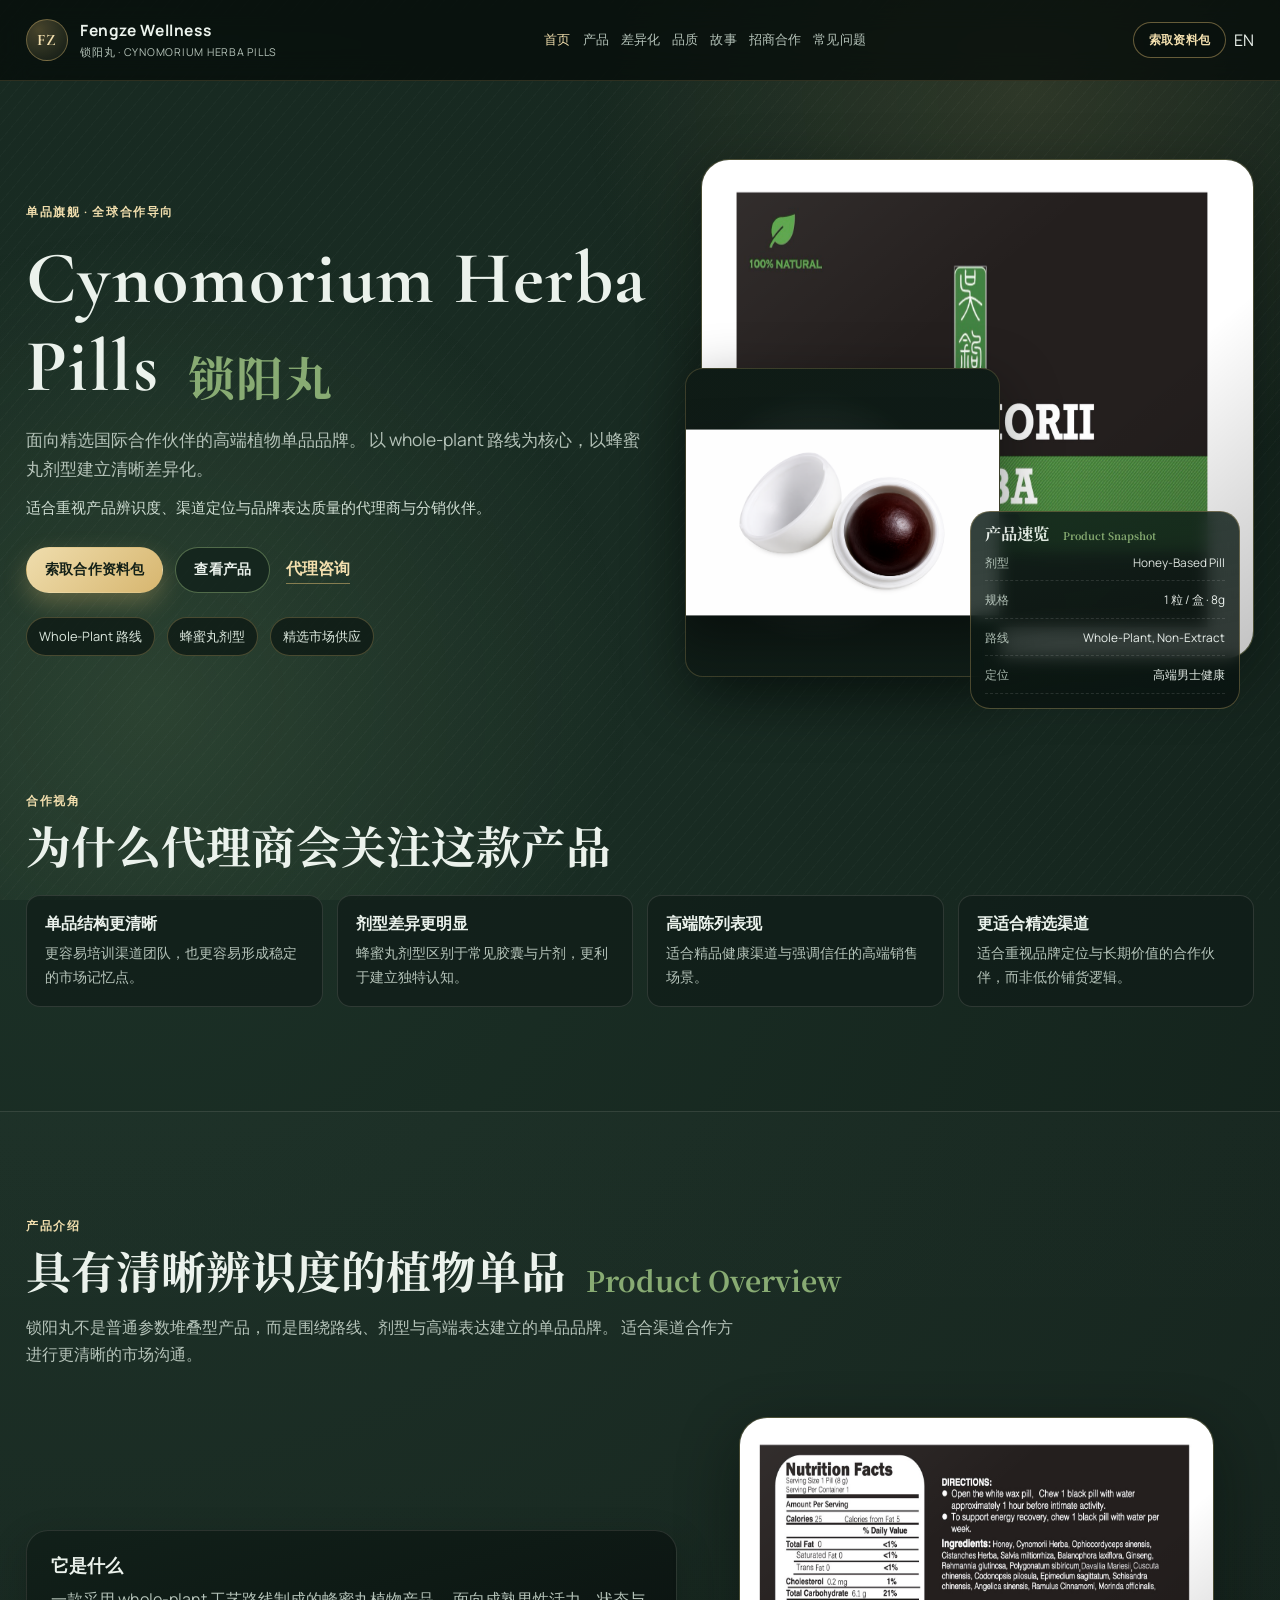
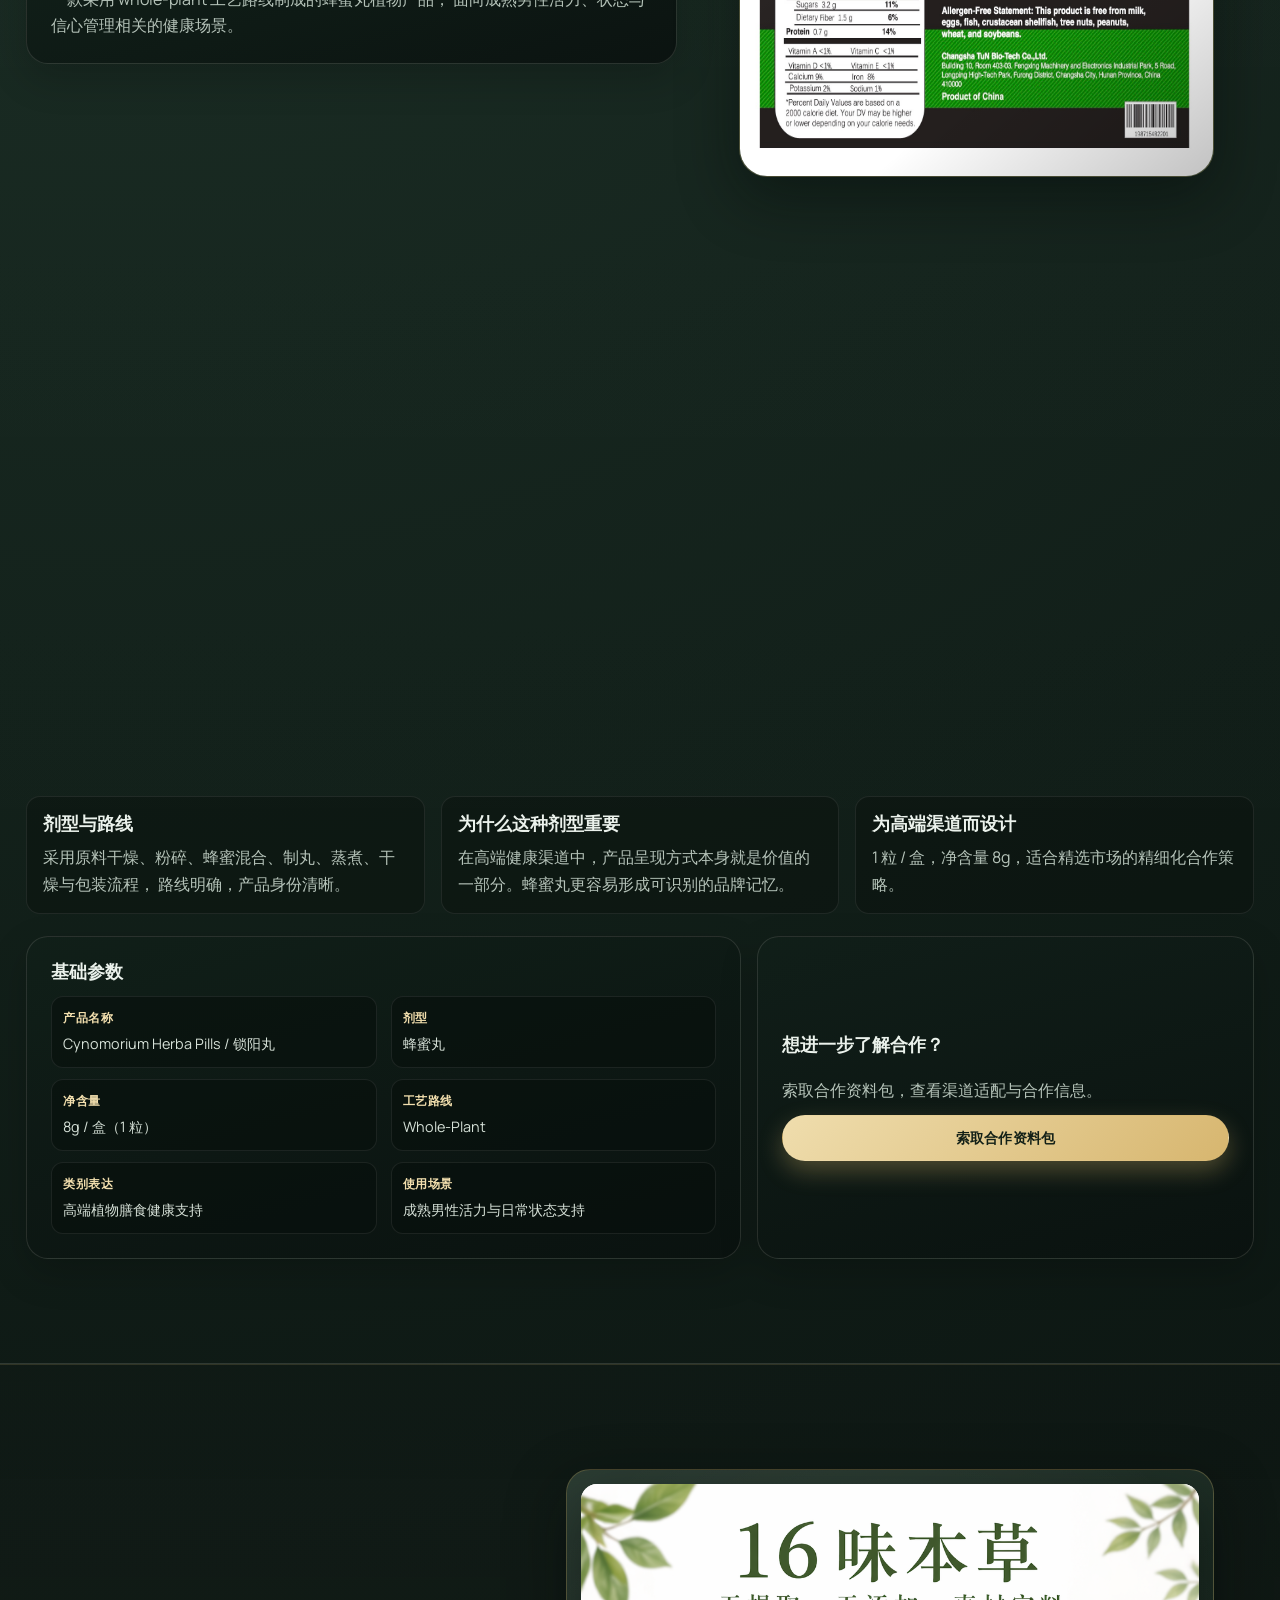
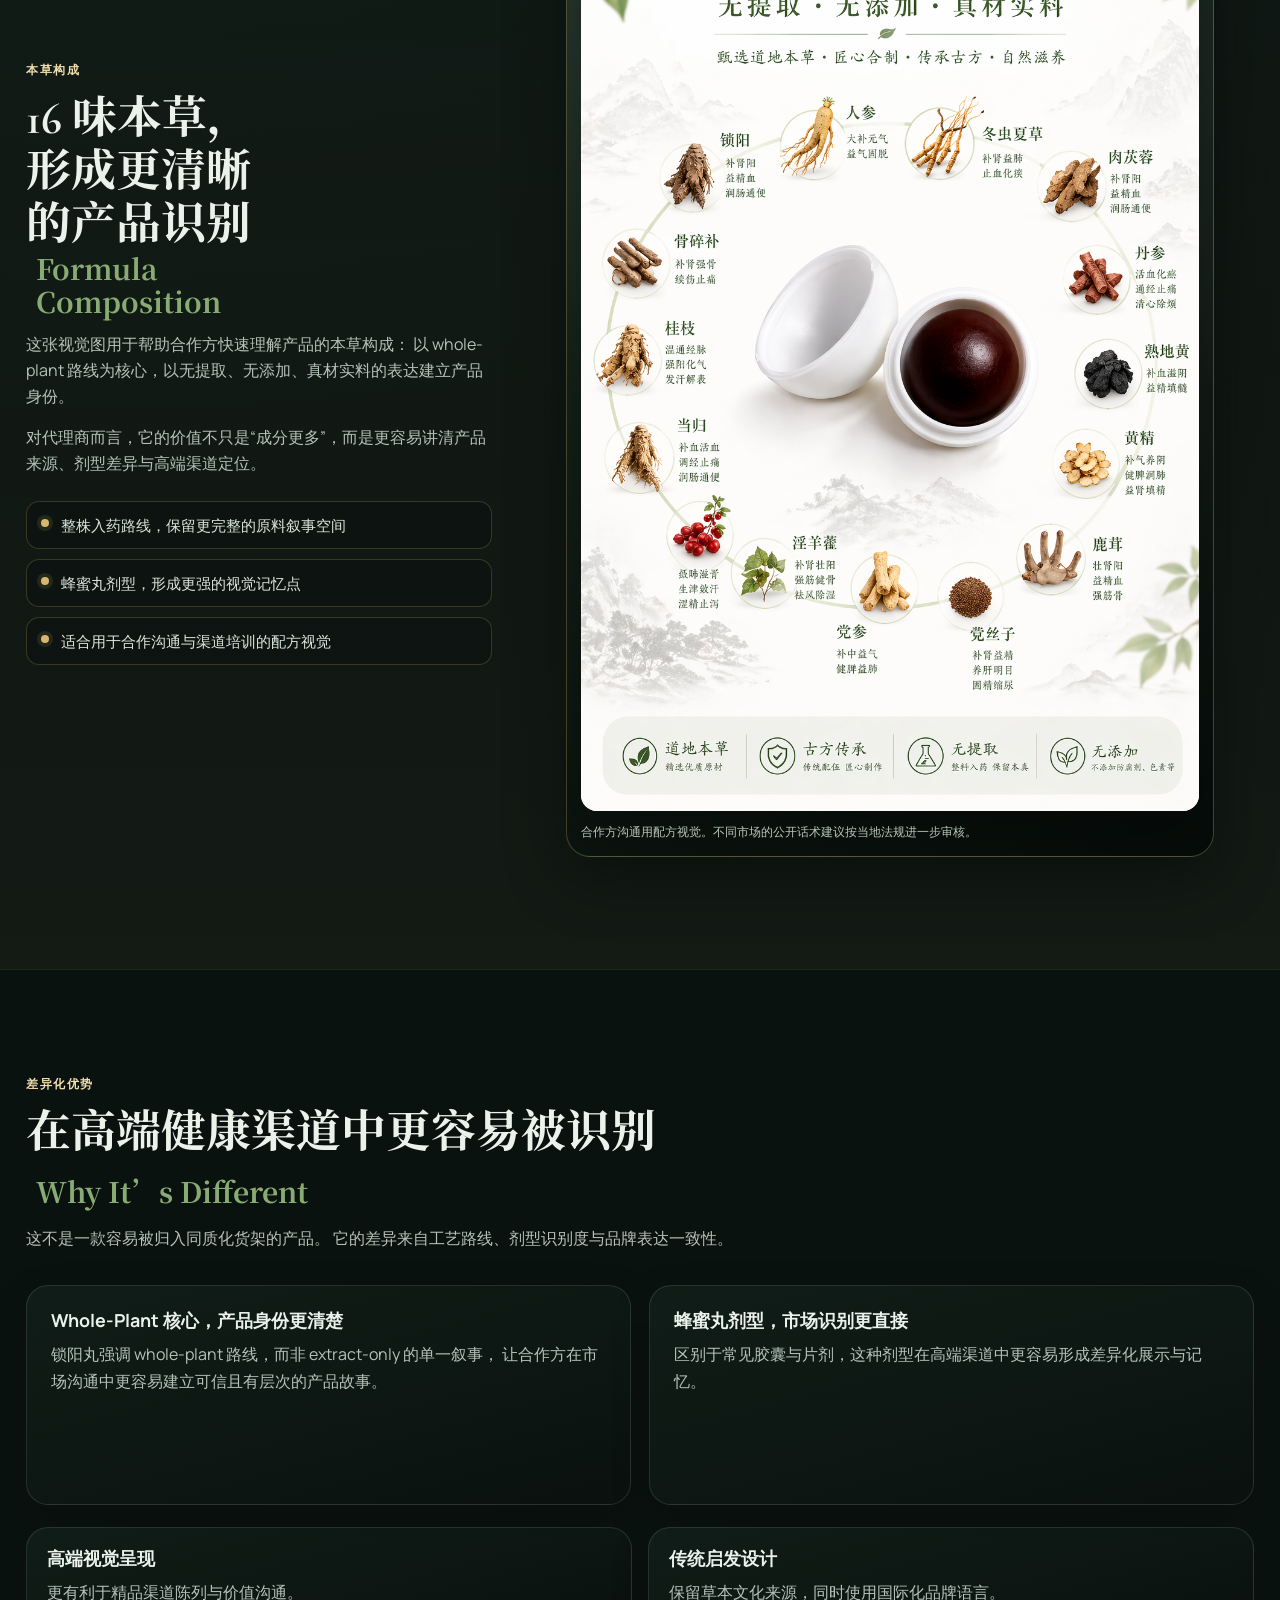
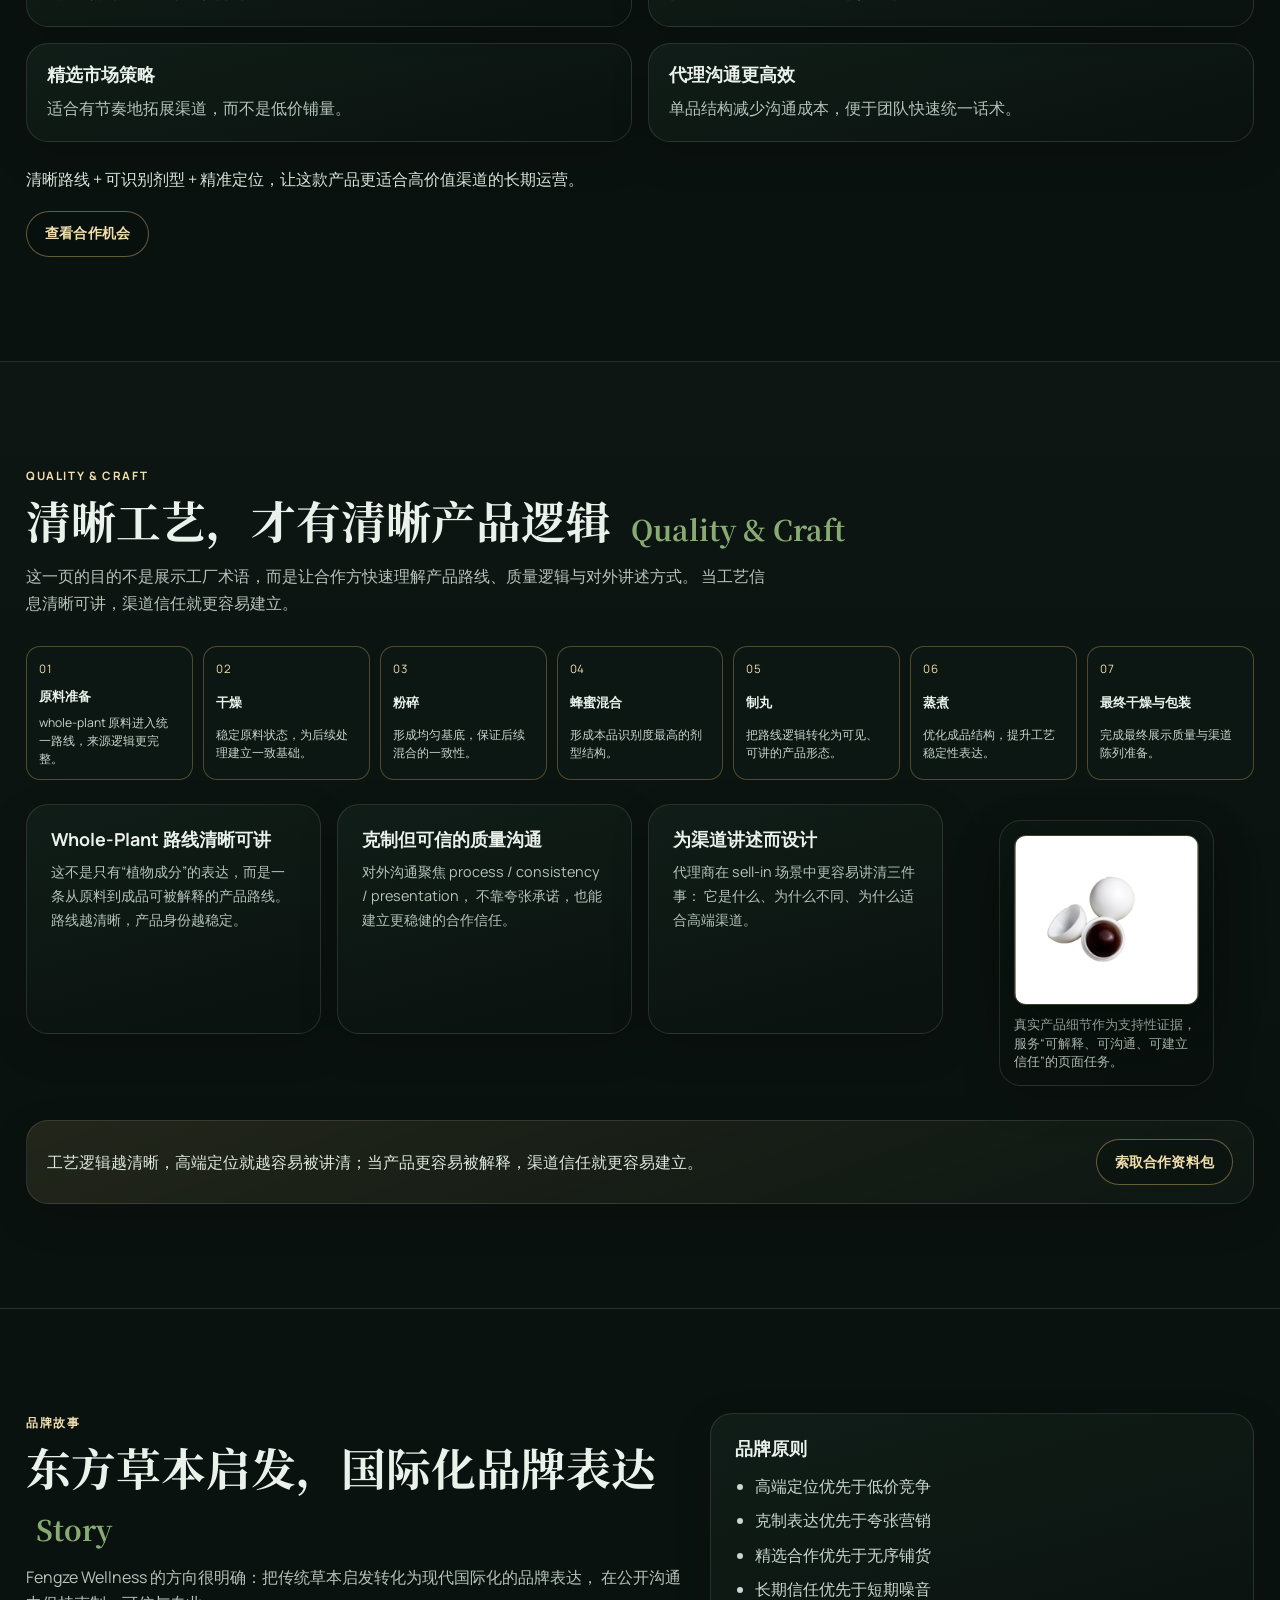
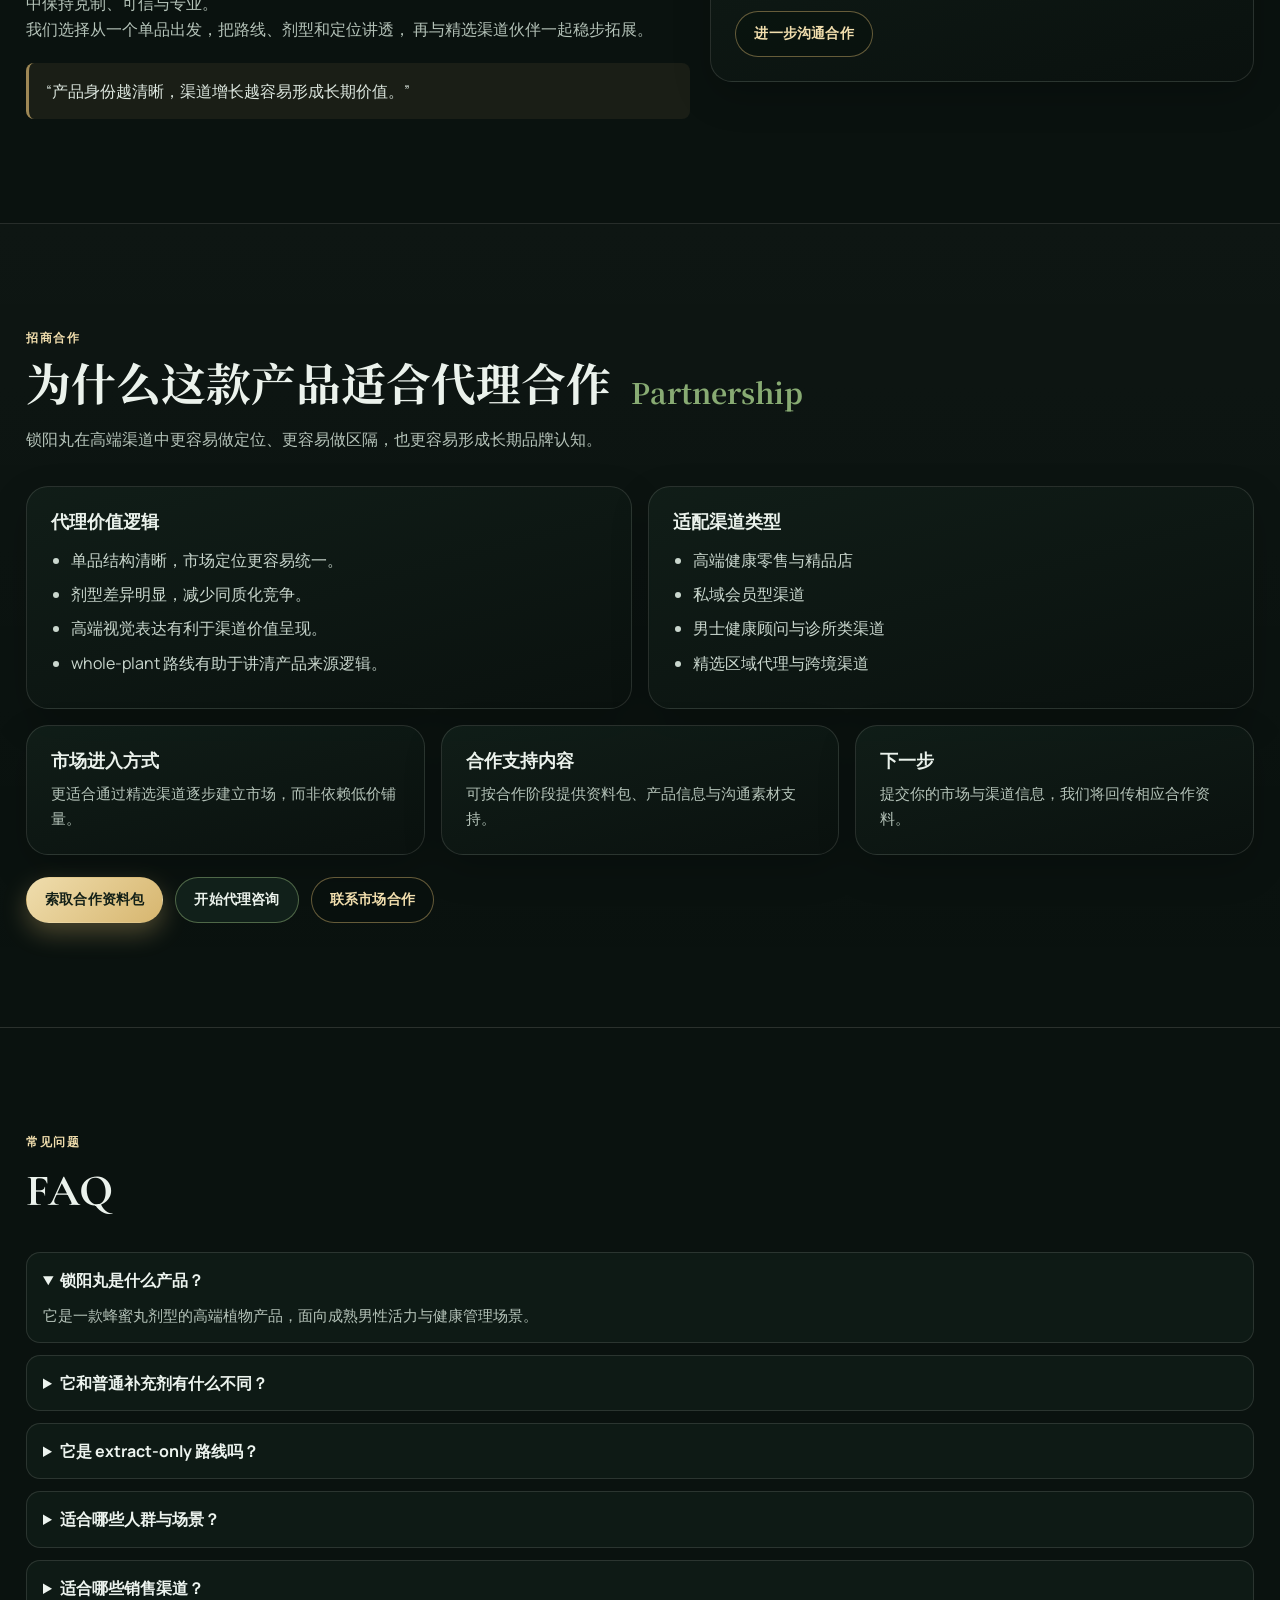
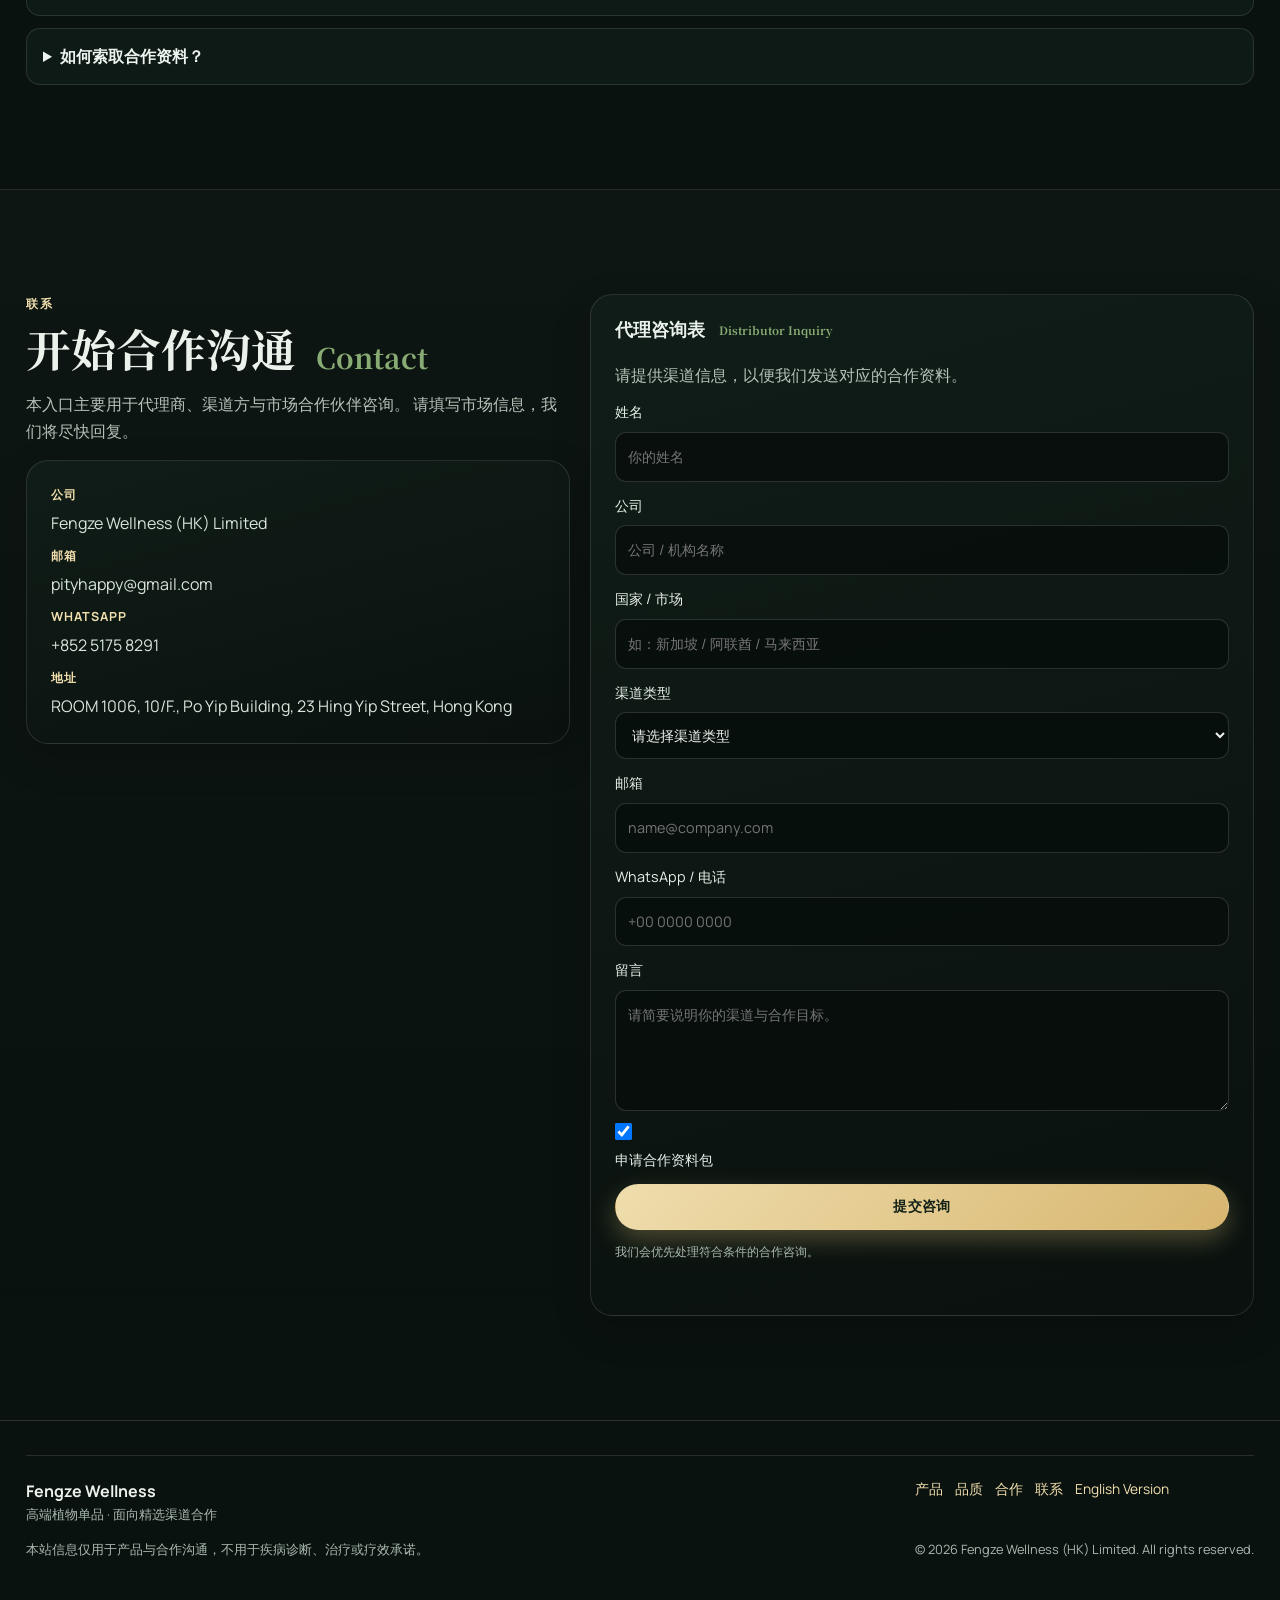
==== commit cec5b977: "Redesign usage method animation timeline" ====
--- a/zh.html
+++ b/zh.html
@@ -142,29 +142,64 @@
           </figure>
         </div>
 
-        <article class="card usage-demo-card reveal">
-          <h3>食用方式演示</h3>
-          <ol class="usage-steps">
-            <li><strong>开蜡丸：</strong>先按压蜡丸至出现白纹/裂纹，再沿裂纹掰开蜡壳。</li>
-            <li><strong>取内丸：</strong>掰开后再打开内塑料壳，取出蜜丸并撕去玻璃纸或蜡纸。</li>
-            <li><strong>食用：</strong>推荐嚼服后温水送服；若偏大，可分小块后再服用。</li>
-          </ol>
-          <div class="wax-eating-demo" aria-hidden="true">
-            <div class="press-palm"></div>
-            <div class="wax-shell-whole"></div>
-            <div class="wax-crack-line"></div>
-            <div class="inner-cap"></div>
-            <div class="wrapper-film"></div>
-            <div class="split-hand split-hand-left"></div>
-            <div class="split-hand split-hand-right"></div>
-            <div class="wax-shell wax-shell-left"></div>
-            <div class="wax-shell wax-shell-right"></div>
-            <div class="face-profile"></div>
-            <div class="carry-hand"></div>
-            <div class="honey-pill-core"></div>
+        <article class="card usage-method-card reveal" aria-labelledby="usage-method-title-zh">
+          <div class="usage-method-head">
+            <p class="kicker">食用方法</p>
+            <h3 id="usage-method-title-zh">How to Take Cynomorium Herba Pills</h3>
+            <p>Open the wax shell, chew the honey-based pill slowly, then drink a cup of warm water.</p>
+            <p class="usage-cn">打开蜡丸，取出黑褐色蜜丸，像吃巧克力一样细嚼后，用一杯温水送服。</p>
           </div>
-          <p class="usage-demo-note">循环示意：按压开壳 -> 取出内丸 -> 嚼服送水。</p>
-          <p class="usage-warning"><strong>注意：</strong>请勿整粒直接吞服，避免噎塞风险。</p>
+
+          <div class="usage-timeline" aria-label="四步食用方法动画">
+            <section class="usage-step-card usage-step-one" tabindex="0">
+              <div class="usage-visual wax-shell-visual" role="img" aria-label="浅米色蜡壳被掰开成两半">
+                <span class="wax-shadow"></span>
+                <span class="wax-orb"></span>
+                <span class="wax-half wax-half-left"></span>
+                <span class="wax-half wax-half-right"></span>
+              </div>
+              <span class="usage-step-number">01</span>
+              <h4>Open the Wax Shell <span>打开蜡丸</span></h4>
+              <p>沿蜡壳自然裂口，轻轻打开外层蜡丸。</p>
+            </section>
+
+            <section class="usage-step-card usage-step-two" tabindex="0">
+              <div class="usage-visual honey-pill-visual" role="img" aria-label="打开的蜡壳中露出黑褐色大蜜丸">
+                <span class="open-shell open-shell-left"></span>
+                <span class="open-shell open-shell-right"></span>
+                <span class="deep-honey-pill"></span>
+              </div>
+              <span class="usage-step-number">02</span>
+              <h4>Reveal the Honey Pill <span>取出蜜丸</span></h4>
+              <p>取出里面的黑褐色蜂蜜大蜜丸。</p>
+            </section>
+
+            <section class="usage-step-card usage-step-three" tabindex="0">
+              <div class="usage-visual chew-visual" role="img" aria-label="黑褐色蜜丸靠近极简嘴部线条，表现细嚼食用">
+                <span class="chew-mouth"></span>
+                <span class="chew-pill"></span>
+                <span class="chew-mark chew-mark-one"></span>
+                <span class="chew-mark chew-mark-two"></span>
+              </div>
+              <span class="usage-step-number">03</span>
+              <h4>Chew Slowly <span>细嚼食用</span></h4>
+              <p>像吃巧克力球一样，放入口中慢慢细嚼。</p>
+            </section>
+
+            <section class="usage-step-card usage-step-four" tabindex="0">
+              <div class="usage-visual warm-water-visual" role="img" aria-label="一杯温水带有轻微上升蒸汽">
+                <span class="steam steam-one"></span>
+                <span class="steam steam-two"></span>
+                <span class="water-cup"></span>
+                <span class="water-surface"></span>
+              </div>
+              <span class="usage-step-number">04</span>
+              <h4>Drink Warm Water <span>温水送服</span></h4>
+              <p>细嚼后，再用一杯温水送服。</p>
+            </section>
+          </div>
+
+          <p class="usage-method-note">For product use only. Follow the product label and consult a qualified professional if needed.</p>
         </article>
 
         <div class="product-story-grid">
--- a/styles.css
+++ b/styles.css
@@ -579,428 +579,398 @@
   gap: 16px;
 }
 
-.usage-demo-card {
-  margin-top: 20px;
-}
-
-.usage-steps {
-  margin: 10px 0 0;
-  padding-left: 20px;
-  color: #d7e2da;
-  display: grid;
-  gap: 6px;
-}
-
-.usage-steps li {
-  line-height: 1.5;
-}
-
-.usage-demo-note {
-  margin-top: 14px;
-  margin-bottom: 0;
-  font-size: 0.84rem;
-  color: #c8d6cd;
-}
-
-.usage-warning {
-  margin: 10px 0 0;
+.usage-method-card {
+  margin-top: 24px;
+  overflow: hidden;
+}
+
+.usage-method-head {
+  max-width: 760px;
+}
+
+.usage-method-head h3 {
+  font-size: clamp(1.55rem, 2.2vw, 2.25rem);
+  line-height: 1.12;
+  margin-bottom: 12px;
+}
+
+.usage-method-head p {
+  margin: 0;
+  color: #d8e3da;
+}
+
+.usage-method-head .usage-cn {
+  margin-top: 8px;
+  color: var(--gold-soft);
+  font-family: "Noto Serif SC", serif;
+  font-size: 0.96rem;
+}
+
+.usage-timeline {
+  --usage-cycle: 12s;
+  margin-top: 24px;
+  display: grid;
+  grid-template-columns: repeat(4, minmax(0, 1fr));
+  gap: 14px;
+}
+
+.usage-step-card {
+  position: relative;
+  min-height: 304px;
+  border: 1px solid rgba(215, 182, 111, 0.2);
+  border-radius: 18px;
+  padding: 18px;
+  overflow: hidden;
+  background:
+    linear-gradient(180deg, rgba(255, 255, 255, 0.035), rgba(255, 255, 255, 0)),
+    rgba(8, 16, 13, 0.62);
+  box-shadow: inset 0 1px 0 rgba(255, 255, 255, 0.04);
+  transition: border-color 0.35s ease, box-shadow 0.35s ease, transform 0.35s ease;
+  animation: usage-step-highlight var(--usage-cycle) ease-in-out infinite;
+}
+
+.usage-step-card:nth-child(2) {
+  animation-delay: 3s;
+}
+
+.usage-step-card:nth-child(3) {
+  animation-delay: 6s;
+}
+
+.usage-step-card:nth-child(4) {
+  animation-delay: 9s;
+}
+
+.usage-step-card::before {
+  content: "";
+  position: absolute;
+  inset: 0;
+  pointer-events: none;
+  opacity: 0;
+  background: radial-gradient(circle at 50% 22%, rgba(215, 182, 111, 0.18), transparent 48%);
+  transition: opacity 0.35s ease;
+}
+
+.usage-step-card:hover,
+.usage-step-card:focus-visible {
+  transform: translateY(-3px);
+  border-color: rgba(242, 223, 174, 0.74);
+  box-shadow: 0 18px 42px rgba(0, 0, 0, 0.28), 0 0 0 1px rgba(215, 182, 111, 0.16);
+  outline: none;
+}
+
+.usage-step-card:hover::before,
+.usage-step-card:focus-visible::before {
+  opacity: 1;
+}
+
+.usage-visual {
+  position: relative;
+  height: 138px;
+  display: grid;
+  place-items: center;
+  margin-bottom: 18px;
+  transform-origin: center;
+  animation: usage-visual-focus var(--usage-cycle) ease-in-out infinite;
+  transition: transform 0.35s ease;
+}
+
+.usage-step-card:nth-child(2) .usage-visual {
+  animation-delay: 3s;
+}
+
+.usage-step-card:nth-child(3) .usage-visual {
+  animation-delay: 6s;
+}
+
+.usage-step-card:nth-child(4) .usage-visual {
+  animation-delay: 9s;
+}
+
+.usage-step-card:hover .usage-visual,
+.usage-step-card:focus-visible .usage-visual {
+  transform: scale(1.04);
+}
+
+.usage-visual span {
+  position: absolute;
+  display: block;
+}
+
+.usage-step-number {
+  color: var(--gold-soft);
+  font-size: 0.74rem;
+  letter-spacing: 0.16em;
+  text-transform: uppercase;
+}
+
+.usage-step-card h4 {
+  margin: 8px 0 8px;
+  font-size: 1.02rem;
+  line-height: 1.24;
+}
+
+.usage-step-card h4 span {
+  display: block;
+  margin-top: 3px;
+  color: var(--gold-soft);
+  font-family: "Noto Serif SC", serif;
+  font-size: 0.9rem;
+  font-weight: 600;
+}
+
+.usage-step-card p {
+  margin: 0;
+  color: #c6d4ca;
+  font-size: 0.9rem;
+  line-height: 1.56;
+}
+
+.usage-method-note {
+  margin: 18px 0 0;
+  color: #aebdb4;
   font-size: 0.86rem;
-  color: #f1cd92;
-}
-
-.wax-eating-demo {
-  margin-top: 14px;
-  min-height: 180px;
-  border-radius: 16px;
-  position: relative;
-  overflow: hidden;
-  border: 1px solid rgba(215, 182, 111, 0.24);
-  background:
-    radial-gradient(circle at 22% 22%, rgba(255, 255, 255, 0.12), transparent 42%),
-    linear-gradient(165deg, rgba(10, 19, 15, 0.96), rgba(18, 34, 28, 0.88));
-}
-
-.wax-shell-whole {
-  position: absolute;
-  left: calc(50% - 40px);
-  top: calc(52% - 40px);
-  width: 80px;
-  height: 80px;
+}
+
+.wax-shadow {
+  width: 92px;
+  height: 18px;
+  bottom: 18px;
+  border-radius: 50%;
+  background: rgba(0, 0, 0, 0.32);
+  filter: blur(4px);
+}
+
+.wax-orb {
+  width: 86px;
+  height: 86px;
   border-radius: 50%;
   background:
-    radial-gradient(circle at 34% 32%, #fffdf7 0, #f5f0df 55%, #d6cbb2 100%);
-  box-shadow: 0 14px 20px rgba(0, 0, 0, 0.36);
-  animation: wax-whole-hide 5.6s ease-in-out infinite;
-}
-
-.wax-crack-line {
-  position: absolute;
-  left: calc(50% - 2px);
-  top: calc(52% - 24px);
-  width: 4px;
-  height: 48px;
-  border-radius: 999px;
-  background: rgba(127, 103, 63, 0.8);
+    radial-gradient(circle at 35% 28%, #fffdf2 0, #f4ebd2 48%, #cbb783 100%);
+  box-shadow: inset -12px -14px 24px rgba(117, 91, 45, 0.22), 0 18px 28px rgba(0, 0, 0, 0.34);
+  animation: wax-orb-fade var(--usage-cycle) ease-in-out infinite;
+}
+
+.wax-half {
+  width: 58px;
+  height: 82px;
+  top: 22px;
   opacity: 0;
-  animation: wax-crack-show 6.8s ease-in-out infinite;
-}
-
-.wax-shell {
-  position: absolute;
-  top: 52%;
-  width: 78px;
-  height: 78px;
+  background:
+    radial-gradient(circle at 36% 28%, #fffaf0 0, #f1e5c6 52%, #c5ae76 100%);
+  box-shadow: inset -8px -10px 18px rgba(105, 80, 40, 0.18), 0 16px 24px rgba(0, 0, 0, 0.3);
+  animation: wax-halves-open var(--usage-cycle) ease-in-out infinite;
+}
+
+.wax-half-left {
+  left: calc(50% - 58px);
+  border-radius: 52px 0 0 52px;
+  transform-origin: right center;
+}
+
+.wax-half-right {
+  right: calc(50% - 58px);
+  border-radius: 0 52px 52px 0;
+  transform-origin: left center;
+  animation-name: wax-halves-open-right;
+}
+
+.open-shell {
+  width: 54px;
+  height: 74px;
+  top: 32px;
+  background:
+    radial-gradient(circle at 34% 30%, #fffaf0 0, #f0e3c2 55%, #bea66e 100%);
+  box-shadow: inset -8px -10px 18px rgba(105, 80, 40, 0.16), 0 15px 24px rgba(0, 0, 0, 0.3);
+}
+
+.open-shell-left {
+  left: calc(50% - 70px);
+  border-radius: 52px 0 0 52px;
+  transform: rotate(-13deg);
+}
+
+.open-shell-right {
+  right: calc(50% - 70px);
+  border-radius: 0 52px 52px 0;
+  transform: rotate(13deg);
+}
+
+.deep-honey-pill,
+.chew-pill {
+  width: 58px;
+  height: 58px;
   border-radius: 50%;
   background:
-    radial-gradient(circle at 34% 32%, #fffdf7 0, #f5f0df 55%, #d6cbb2 100%);
-  box-shadow: 0 14px 20px rgba(0, 0, 0, 0.36);
-  transform: translateY(-50%);
-  opacity: 0;
-  animation: wax-shell-open 6.8s cubic-bezier(0.35, 0, 0.2, 1) infinite;
-}
-
-.wax-shell-left {
-  left: calc(50% - 50px);
-  clip-path: ellipse(62% 50% at 24% 50%);
-}
-
-.wax-shell-right {
-  left: calc(50% - 26px);
-  clip-path: ellipse(62% 50% at 76% 50%);
-  animation-name: wax-shell-open-right;
-}
-
-.honey-pill-core {
+    radial-gradient(circle at 34% 28%, rgba(142, 90, 48, 0.95) 0, #4a2b17 42%, #201107 100%);
+  box-shadow: inset -12px -12px 20px rgba(0, 0, 0, 0.32), inset 8px 8px 14px rgba(255, 214, 144, 0.08), 0 17px 25px rgba(0, 0, 0, 0.36);
+  animation: honey-pill-breathe var(--usage-cycle) ease-in-out infinite;
+}
+
+.deep-honey-pill::after,
+.chew-pill::after {
+  content: "";
   position: absolute;
-  left: 50%;
-  top: 52%;
-  width: 46px;
-  height: 46px;
+  left: 16px;
+  top: 13px;
+  width: 13px;
+  height: 8px;
   border-radius: 50%;
-  transform: translate(-50%, -50%);
-  background:
-    radial-gradient(circle at 36% 32%, #6a4522 0, #3f2814 58%, #201208 100%);
-  box-shadow: 0 12px 16px rgba(0, 0, 0, 0.42);
-  opacity: 0;
-  animation: honey-pill-eat 6.8s cubic-bezier(0.35, 0, 0.2, 1) infinite;
-}
-
-.inner-cap {
-  position: absolute;
-  left: calc(50% - 30px);
-  top: calc(52% - 30px);
-  width: 60px;
-  height: 60px;
-  border-radius: 50%;
-  border: 2px solid rgba(208, 227, 232, 0.78);
-  background: radial-gradient(circle at 34% 32%, rgba(223, 237, 238, 0.34), rgba(168, 192, 198, 0.1));
-  opacity: 0;
-  animation: inner-cap-open 6.8s ease-in-out infinite;
-}
-
-.wrapper-film {
-  position: absolute;
-  left: calc(50% - 24px);
-  top: calc(52% - 24px);
+  background: rgba(255, 220, 160, 0.16);
+  transform: rotate(-20deg);
+}
+
+.chew-mouth {
+  right: 26px;
+  top: 57px;
+  width: 54px;
+  height: 28px;
+  border: 2px solid rgba(242, 223, 174, 0.92);
+  border-left: 0;
+  border-top: 0;
+  border-radius: 0 0 34px 0;
+}
+
+.chew-pill {
+  left: 36px;
+  top: 40px;
   width: 48px;
   height: 48px;
-  border-radius: 50%;
-  border: 1px dashed rgba(237, 230, 206, 0.8);
+  animation: chew-pill-move var(--usage-cycle) ease-in-out infinite;
+}
+
+.chew-mark {
+  width: 18px;
+  height: 2px;
+  right: 82px;
+  border-radius: 999px;
+  background: rgba(242, 223, 174, 0.82);
   opacity: 0;
-  animation: wrapper-film-off 6.8s ease-in-out infinite;
-}
-
-@keyframes wax-whole-hide {
-  0%, 16% { opacity: 1; transform: scale(1) rotate(0deg); }
-  20% { opacity: 1; transform: scale(0.98) rotate(-3deg); }
-  24% { opacity: 1; transform: scale(1.01) rotate(2deg); }
-  30%, 100% { opacity: 0; transform: scale(0.95); }
-}
-
-@keyframes wax-crack-show {
-  0%, 14% { opacity: 0; }
-  20%, 30% { opacity: 0.9; }
-  36%, 100% { opacity: 0; }
-}
-
-@keyframes wax-shell-open {
-  0%, 26% { opacity: 0; transform: translateY(-50%) translateX(0) rotate(0deg); }
-  32%, 46% { opacity: 1; transform: translateY(-50%) translateX(-16px) rotate(-6deg); }
-  52%, 78% { opacity: 1; transform: translateY(-50%) translateX(-44px) rotate(-10deg); }
-  88%, 100% { opacity: 0; transform: translateY(-50%) translateX(-44px) rotate(-10deg); }
-}
-
-@keyframes wax-shell-open-right {
-  0%, 26% { opacity: 0; transform: translateY(-50%) translateX(0) rotate(0deg); }
-  32%, 46% { opacity: 1; transform: translateY(-50%) translateX(16px) rotate(6deg); }
-  52%, 78% { opacity: 1; transform: translateY(-50%) translateX(44px) rotate(10deg); }
-  88%, 100% { opacity: 0; transform: translateY(-50%) translateX(44px) rotate(10deg); }
-}
-
-@keyframes honey-pill-eat {
-  0%, 30% { transform: translate(-50%, -50%) scale(0.95); opacity: 0; }
-  36%, 54% { transform: translate(-50%, -50%) scale(1); opacity: 1; }
-  62% { transform: translate(-30%, -50%) scale(0.98); opacity: 1; }
-  72% { transform: translate(28%, -50%) scale(0.9); opacity: 1; }
-  80% { transform: translate(74%, -50%) scale(0.78); opacity: 1; }
-  88%, 100% { transform: translate(84%, -50%) scale(0.72); opacity: 0; }
-}
-
-@keyframes inner-cap-open {
-  0%, 38% { opacity: 0; transform: scale(0.96); }
-  44%, 54% { opacity: 0.88; transform: scale(1); }
-  62% { opacity: 0.76; transform: translateX(-12px) scale(0.96); }
-  72%, 100% { opacity: 0; transform: translateX(-26px) scale(0.92); }
-}
-
-@keyframes wrapper-film-off {
-  0%, 48% { opacity: 0; transform: scale(0.96); }
-  56%, 64% { opacity: 0.85; transform: scale(1); }
-  72%, 100% { opacity: 0; transform: translateY(-18px) scale(0.8); }
-}
-
-.wax-eating-demo {
-  min-height: 230px;
+  animation: chew-marks var(--usage-cycle) ease-in-out infinite;
+}
+
+.chew-mark-one {
+  top: 48px;
+  transform: rotate(-18deg);
+}
+
+.chew-mark-two {
+  top: 75px;
+  transform: rotate(16deg);
+  animation-delay: 0.25s;
+}
+
+.water-cup {
+  width: 58px;
+  height: 72px;
+  top: 48px;
+  border: 2px solid rgba(242, 223, 174, 0.84);
+  border-top: 0;
+  border-radius: 0 0 18px 18px;
   background:
-    radial-gradient(circle at 22% 36%, rgba(255, 255, 255, 0.12), transparent 34%),
-    radial-gradient(circle at 82% 42%, rgba(215, 182, 111, 0.1), transparent 30%),
-    linear-gradient(165deg, rgba(10, 19, 15, 0.96), rgba(18, 34, 28, 0.88));
-}
-
-.press-palm {
-  position: absolute;
-  left: calc(24% - 46px);
-  top: 8%;
-  width: 92px;
-  height: 38px;
-  border-radius: 28px 28px 18px 18px;
-  background: linear-gradient(180deg, #f2d2b1, #d6a77d);
-  box-shadow: 0 10px 14px rgba(0, 0, 0, 0.28);
-  opacity: 0;
-  animation: press-palm-motion 8.4s cubic-bezier(0.35, 0, 0.2, 1) infinite;
-  z-index: 6;
-}
-
-.wax-shell-whole {
-  left: calc(24% - 42px);
-  top: calc(58% - 42px);
-  width: 84px;
-  height: 84px;
-  animation: wax-whole-hide 8.4s ease-in-out infinite;
-}
-
-.wax-crack-line {
-  left: calc(24% - 2px);
-  top: calc(58% - 28px);
-  height: 56px;
-  animation: wax-crack-show 8.4s ease-in-out infinite;
-}
-
-.wax-shell {
-  top: 58%;
-  animation-duration: 8.4s;
-}
-
-.wax-shell-left {
-  left: calc(24% - 52px);
-}
-
-.wax-shell-right {
-  left: calc(24% - 26px);
-}
-
-.split-hand {
-  position: absolute;
-  top: calc(58% + 22px);
-  width: 42px;
-  height: 18px;
-  border-radius: 999px;
-  background: linear-gradient(180deg, #f0d1b0, #d3a178);
-  box-shadow: 0 7px 10px rgba(0, 0, 0, 0.22);
-  opacity: 0;
-  z-index: 6;
-}
-
-.split-hand-left {
-  left: calc(24% - 72px);
-  animation: split-hand-left-motion 8.4s ease-in-out infinite;
-}
-
-.split-hand-right {
-  left: calc(24% + 30px);
-  animation: split-hand-right-motion 8.4s ease-in-out infinite;
-}
-
-.inner-cap {
-  left: calc(24% - 30px);
-  top: calc(58% - 30px);
-  animation-duration: 8.4s;
-}
-
-.wrapper-film {
-  left: calc(24% - 24px);
-  top: calc(58% - 24px);
-  animation-duration: 8.4s;
-}
-
-.honey-pill-core {
-  left: 24%;
-  top: 58%;
-  width: 44px;
-  height: 44px;
-  animation: honey-pill-to-mouth 8.4s cubic-bezier(0.35, 0, 0.2, 1) infinite;
-  z-index: 5;
-}
-
-.carry-hand {
-  position: absolute;
-  left: calc(24% - 22px);
-  top: calc(58% + 18px);
-  width: 44px;
-  height: 18px;
-  border-radius: 999px;
-  background: linear-gradient(180deg, #f2d2b1, #d3a077);
-  box-shadow: 0 7px 11px rgba(0, 0, 0, 0.24);
-  opacity: 0;
-  animation: carry-hand-to-mouth 8.4s cubic-bezier(0.35, 0, 0.2, 1) infinite;
-  z-index: 4;
-}
-
-.carry-hand::before {
+    linear-gradient(180deg, rgba(241, 213, 150, 0.12), rgba(209, 164, 74, 0.2)),
+    rgba(255, 255, 255, 0.03);
+}
+
+.water-cup::after {
   content: "";
   position: absolute;
-  left: 8px;
-  top: -9px;
-  width: 30px;
-  height: 13px;
-  border-radius: 999px;
-  background: linear-gradient(180deg, #f6ddc1, #ddb086);
-  transform: rotate(-8deg);
-}
-
-.face-profile {
-  position: absolute;
-  right: 10%;
-  top: calc(58% - 48px);
-  width: 72px;
-  height: 96px;
-  border-radius: 42px 34px 38px 44px;
-  background: linear-gradient(135deg, #f0cba8, #bd8966);
-  opacity: 0;
-  animation: face-profile-show 8.4s ease-in-out infinite;
-  z-index: 3;
-}
-
-.face-profile::before {
-  content: "";
-  position: absolute;
-  right: -8px;
-  top: 38px;
+  right: -21px;
+  top: 16px;
   width: 18px;
-  height: 13px;
-  border-radius: 0 12px 12px 0;
-  background: linear-gradient(135deg, #e6b88f, #b97e5d);
-}
-
-.face-profile::after {
-  content: "";
-  position: absolute;
-  right: -12px;
-  top: 58px;
-  width: 22px;
-  height: 8px;
-  border-radius: 999px;
-  background: #5a241b;
-  transform-origin: left center;
-  animation: natural-mouth-open 8.4s ease-in-out infinite;
-}
-
-@keyframes press-palm-motion {
-  0%, 8% { opacity: 0; transform: translateY(-18px); }
-  14% { opacity: 0.95; transform: translateY(0); }
-  20% { opacity: 0.95; transform: translateY(16px) scaleY(0.92); }
-  28% { opacity: 0.85; transform: translateY(8px); }
-  34%, 100% { opacity: 0; transform: translateY(-12px); }
-}
-
-@keyframes wax-whole-hide {
-  0%, 16% { opacity: 1; transform: scale(1); }
-  22% { opacity: 1; transform: scale(0.96); }
-  30% { opacity: 1; transform: scale(1.01); }
-  38%, 100% { opacity: 0; transform: scale(0.96); }
-}
-
-@keyframes wax-crack-show {
-  0%, 18% { opacity: 0; transform: scaleY(0.2); }
-  24%, 34% { opacity: 0.9; transform: scaleY(1); }
-  42%, 100% { opacity: 0; transform: scaleY(1); }
-}
-
-@keyframes wax-shell-open {
-  0%, 30% { opacity: 0; transform: translateY(-50%) translateX(0) rotate(0deg); }
-  38% { opacity: 1; transform: translateY(-50%) translateX(-12px) rotate(-5deg); }
-  50%, 74% { opacity: 1; transform: translateY(-50%) translateX(-48px) rotate(-12deg); }
-  88%, 100% { opacity: 0; transform: translateY(-50%) translateX(-52px) rotate(-12deg); }
-}
-
-@keyframes wax-shell-open-right {
-  0%, 30% { opacity: 0; transform: translateY(-50%) translateX(0) rotate(0deg); }
-  38% { opacity: 1; transform: translateY(-50%) translateX(12px) rotate(5deg); }
-  50%, 74% { opacity: 1; transform: translateY(-50%) translateX(48px) rotate(12deg); }
-  88%, 100% { opacity: 0; transform: translateY(-50%) translateX(52px) rotate(12deg); }
-}
-
-@keyframes split-hand-left-motion {
-  0%, 30% { opacity: 0; transform: translateX(18px); }
-  38%, 56% { opacity: 0.9; transform: translateX(0); }
-  68%, 100% { opacity: 0; transform: translateX(-22px); }
-}
-
-@keyframes split-hand-right-motion {
-  0%, 30% { opacity: 0; transform: translateX(-18px); }
-  38%, 56% { opacity: 0.9; transform: translateX(0); }
-  68%, 100% { opacity: 0; transform: translateX(22px); }
-}
-
-@keyframes inner-cap-open {
-  0%, 42% { opacity: 0; transform: scale(0.96); }
-  48%, 56% { opacity: 0.86; transform: scale(1); }
-  66%, 100% { opacity: 0; transform: translateX(-22px) scale(0.92); }
-}
-
-@keyframes wrapper-film-off {
-  0%, 50% { opacity: 0; transform: scale(0.96); }
-  58%, 66% { opacity: 0.82; transform: scale(1); }
-  74%, 100% { opacity: 0; transform: translateY(-20px) scale(0.78); }
-}
-
-@keyframes face-profile-show {
-  0%, 54% { opacity: 0; transform: translateX(10px); }
-  62%, 88% { opacity: 0.92; transform: translateX(0); }
-  100% { opacity: 0; transform: translateX(10px); }
-}
-
-@keyframes honey-pill-to-mouth {
-  0%, 48% { left: 24%; opacity: 0; transform: translate(-50%, -50%) scale(0.95); }
-  54%, 62% { left: 24%; opacity: 1; transform: translate(-50%, -50%) scale(1); }
-  72% { left: 54%; opacity: 1; transform: translate(-50%, -62%) scale(0.92); }
-  82% { left: calc(90% - 26px); opacity: 1; transform: translate(-50%, -68%) scale(0.82); }
-  88%, 100% { left: calc(90% - 20px); opacity: 0; transform: translate(-50%, -70%) scale(0.62); }
-}
-
-@keyframes carry-hand-to-mouth {
-  0%, 50% { left: calc(24% - 22px); opacity: 0; transform: translate(0, 0) rotate(0deg); }
-  56%, 64% { left: calc(24% - 22px); opacity: 0.92; transform: translate(0, 0) rotate(0deg); }
-  74% { left: calc(54% - 22px); opacity: 0.92; transform: translate(0, -10px) rotate(-8deg); }
-  84% { left: calc(90% - 54px); opacity: 0.92; transform: translate(0, -14px) rotate(-12deg); }
-  92%, 100% { left: calc(90% - 42px); opacity: 0; transform: translate(0, -14px) rotate(-12deg); }
-}
-
-@keyframes natural-mouth-open {
-  0%, 68% { transform: scaleX(0.35) scaleY(0.8); }
-  76% { transform: scaleX(1) scaleY(1.2); }
-  86% { transform: scaleX(0.24) scaleY(0.55); }
-  100% { transform: scaleX(0.35) scaleY(0.8); }
+  height: 28px;
+  border: 2px solid rgba(242, 223, 174, 0.58);
+  border-left: 0;
+  border-radius: 0 18px 18px 0;
+}
+
+.water-surface {
+  width: 44px;
+  height: 9px;
+  top: 56px;
+  border-radius: 50%;
+  background: rgba(234, 190, 105, 0.45);
+  animation: warm-water-glow var(--usage-cycle) ease-in-out infinite;
+}
+
+.steam {
+  width: 16px;
+  height: 42px;
+  top: 8px;
+  border-left: 2px solid rgba(242, 223, 174, 0.56);
+  border-radius: 50%;
+  opacity: 0.5;
+  animation: steam-rise 3.6s ease-in-out infinite;
+}
+
+.steam-one {
+  left: calc(50% - 18px);
+}
+
+.steam-two {
+  left: calc(50% + 6px);
+  animation-delay: 0.8s;
+}
+
+@keyframes usage-step-highlight {
+  0%, 24% {
+    border-color: rgba(242, 223, 174, 0.72);
+    box-shadow: 0 18px 42px rgba(0, 0, 0, 0.28), 0 0 0 1px rgba(215, 182, 111, 0.2);
+  }
+  32%, 100% {
+    border-color: rgba(215, 182, 111, 0.2);
+    box-shadow: inset 0 1px 0 rgba(255, 255, 255, 0.04);
+  }
+}
+
+@keyframes usage-visual-focus {
+  0%, 24% { transform: scale(1.04); }
+  32%, 100% { transform: scale(1); }
+}
+
+@keyframes wax-orb-fade {
+  0%, 32% { opacity: 1; transform: scale(1); }
+  42%, 100% { opacity: 0; transform: scale(0.92); }
+}
+
+@keyframes wax-halves-open {
+  0%, 28% { opacity: 0; transform: translateX(0) rotate(0deg); }
+  42%, 70% { opacity: 1; transform: translateX(-15px) rotate(-10deg); }
+  100% { opacity: 1; transform: translateX(-18px) rotate(-12deg); }
+}
+
+@keyframes wax-halves-open-right {
+  0%, 28% { opacity: 0; transform: translateX(0) rotate(0deg); }
+  42%, 70% { opacity: 1; transform: translateX(15px) rotate(10deg); }
+  100% { opacity: 1; transform: translateX(18px) rotate(12deg); }
+}
+
+@keyframes honey-pill-breathe {
+  0%, 100% { transform: scale(1); }
+  50% { transform: scale(1.06); }
+}
+
+@keyframes chew-pill-move {
+  0%, 25% { transform: translateX(0) scale(1); opacity: 1; }
+  55% { transform: translateX(64px) scale(0.92); opacity: 1; }
+  74%, 100% { transform: translateX(88px) scale(0.74); opacity: 0; }
+}
+
+@keyframes chew-marks {
+  0%, 42% { opacity: 0; transform: translateX(0) scaleX(0.7); }
+  55%, 74% { opacity: 0.85; transform: translateX(8px) scaleX(1); }
+  100% { opacity: 0; transform: translateX(14px) scaleX(0.7); }
+}
+
+@keyframes steam-rise {
+  0% { opacity: 0; transform: translateY(12px) scaleY(0.75); }
+  48% { opacity: 0.75; transform: translateY(-2px) scaleY(1); }
+  100% { opacity: 0; transform: translateY(-18px) scaleY(1.08); }
+}
+
+@keyframes warm-water-glow {
+  0%, 100% { opacity: 0.42; transform: scaleX(1); }
+  50% { opacity: 0.72; transform: scaleX(1.08); }
 }
 
 .product-story-grid article {
@@ -1603,6 +1573,7 @@
 
   .strip-grid,
   .product-story-grid,
+  .usage-timeline,
   .different-secondary,
   .quality-grid,
   .partner-grid {
@@ -1704,6 +1675,7 @@
 
   .strip-grid,
   .product-story-grid,
+  .usage-timeline,
   .spec-table,
   .different-primary,
   .different-secondary,
@@ -1734,53 +1706,52 @@
   .formula-visual img {
     border-radius: 12px;
   }
+
+  .usage-method-card {
+    padding: 20px;
+  }
+
+  .usage-step-card {
+    min-height: 250px;
+  }
 }
 
 @media (prefers-reduced-motion: reduce) {
-  .wax-shell,
-  .honey-pill-core,
-  .wax-shell-whole,
-  .wax-crack-line,
-  .inner-cap,
-  .wrapper-film,
-  .press-palm,
-  .split-hand,
-  .carry-hand,
-  .face-profile,
-  .face-profile::after {
+  .usage-step-card,
+  .usage-visual,
+  .wax-orb,
+  .wax-half,
+  .deep-honey-pill,
+  .chew-pill,
+  .chew-mark,
+  .water-surface,
+  .steam {
     animation: none;
   }
 
-  .wax-shell-whole {
+  .usage-step-card {
+    border-color: rgba(215, 182, 111, 0.2);
+    box-shadow: inset 0 1px 0 rgba(255, 255, 255, 0.04);
+  }
+
+  .wax-orb {
     opacity: 0;
   }
 
-  .wax-crack-line {
-    opacity: 0;
-  }
-
-  .wax-shell-left {
+  .wax-half {
     opacity: 1;
-    transform: translateY(-50%) translateX(-22px);
-  }
-
-  .wax-shell-right {
-    opacity: 1;
-    transform: translateY(-50%) translateX(22px);
-  }
-
-  .honey-pill-core {
-    opacity: 1;
-    transform: translate(-50%, -50%);
-  }
-
-  .carry-hand,
-  .face-profile {
+  }
+
+  .wax-half-left {
+    transform: translateX(-18px) rotate(-12deg);
+  }
+
+  .wax-half-right {
+    transform: translateX(18px) rotate(12deg);
+  }
+
+  .chew-pill {
+    transform: translateX(68px) scale(0.86);
     opacity: 0.9;
   }
-
-  .press-palm,
-  .split-hand {
-    opacity: 0;
-  }
-}
+}
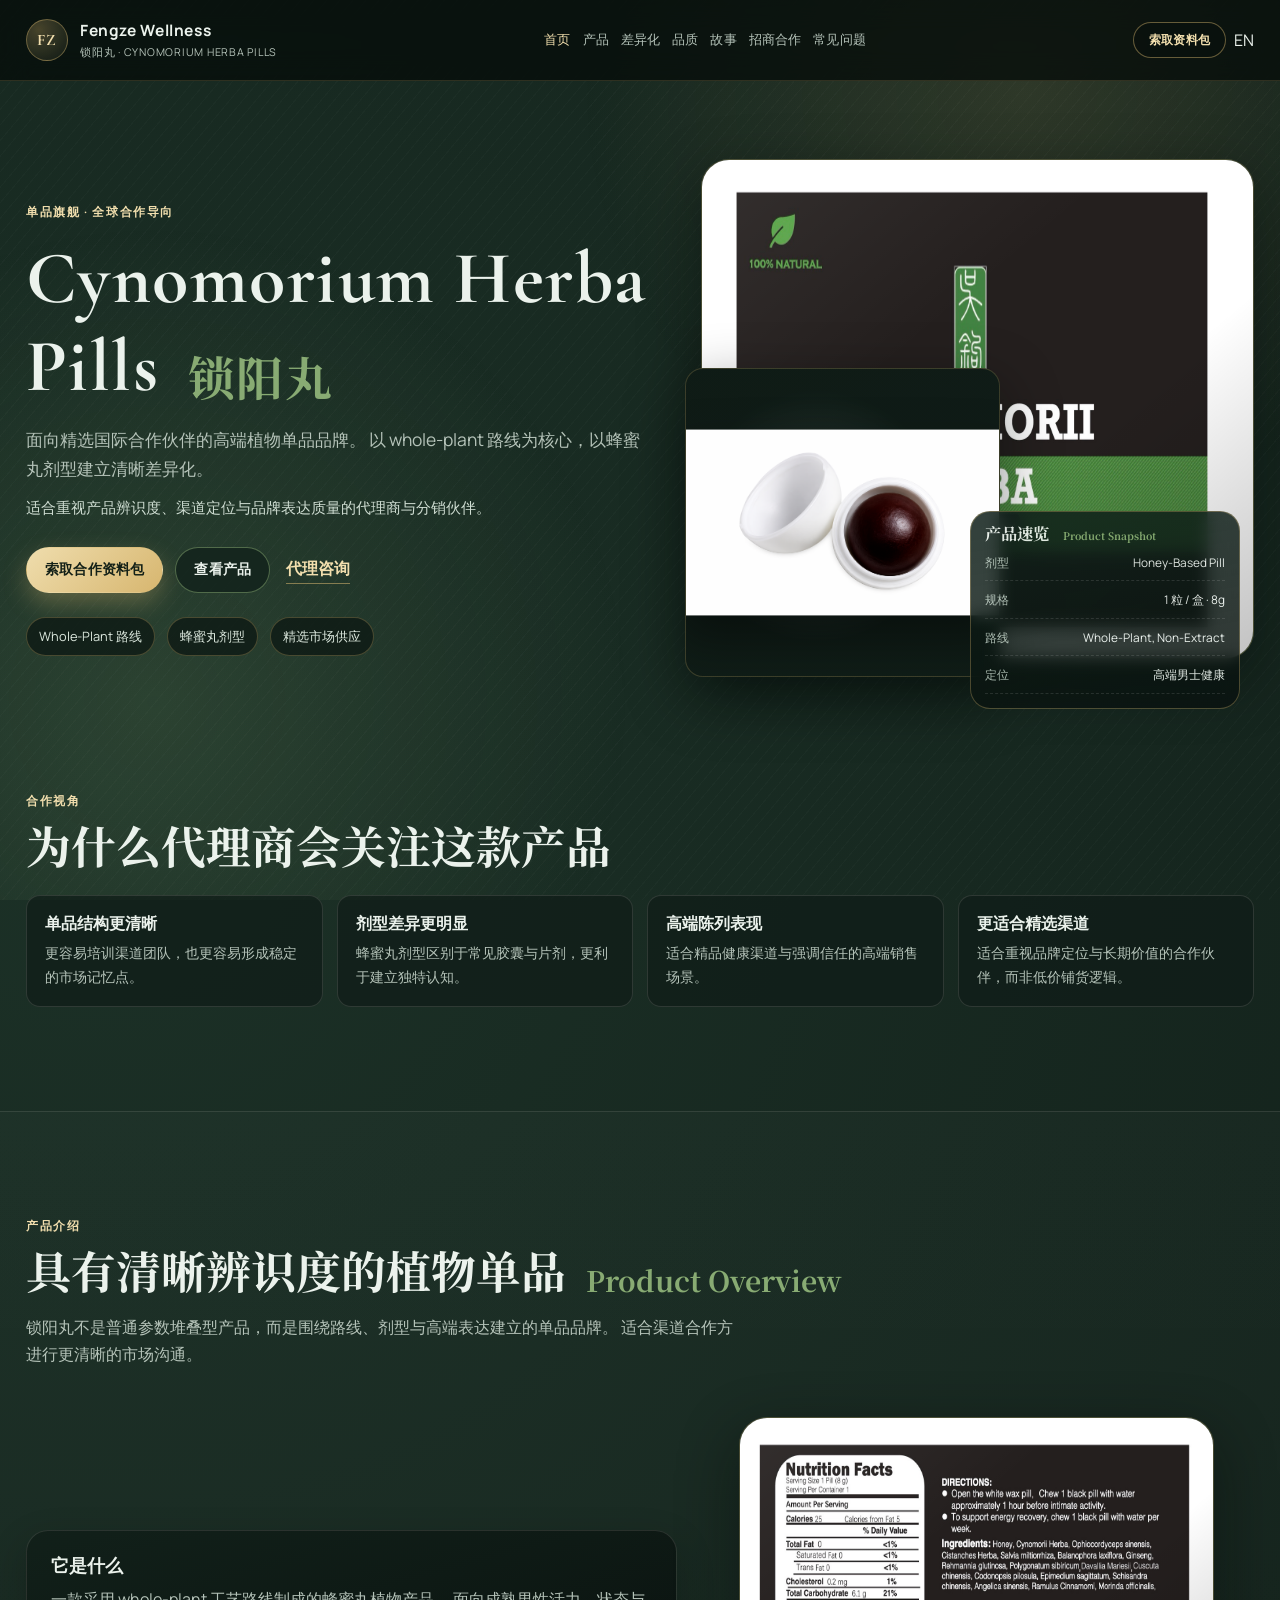
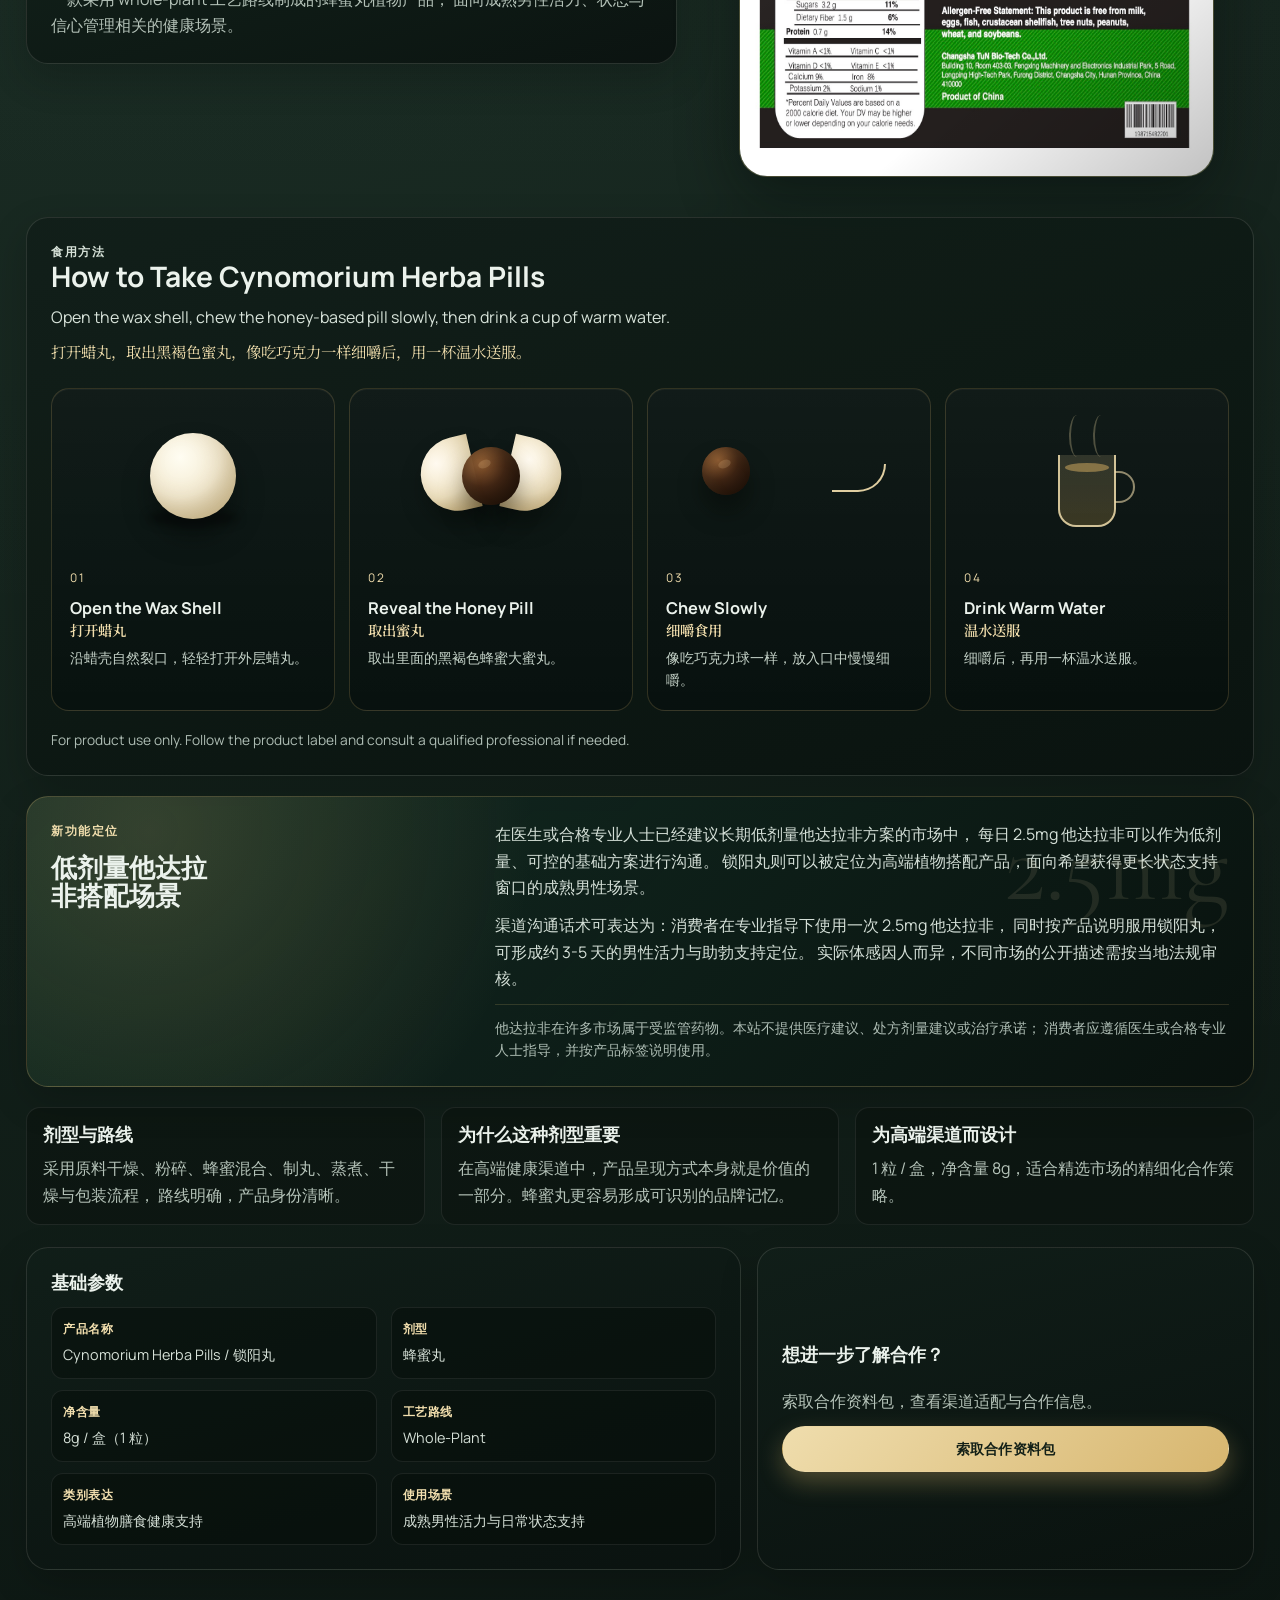
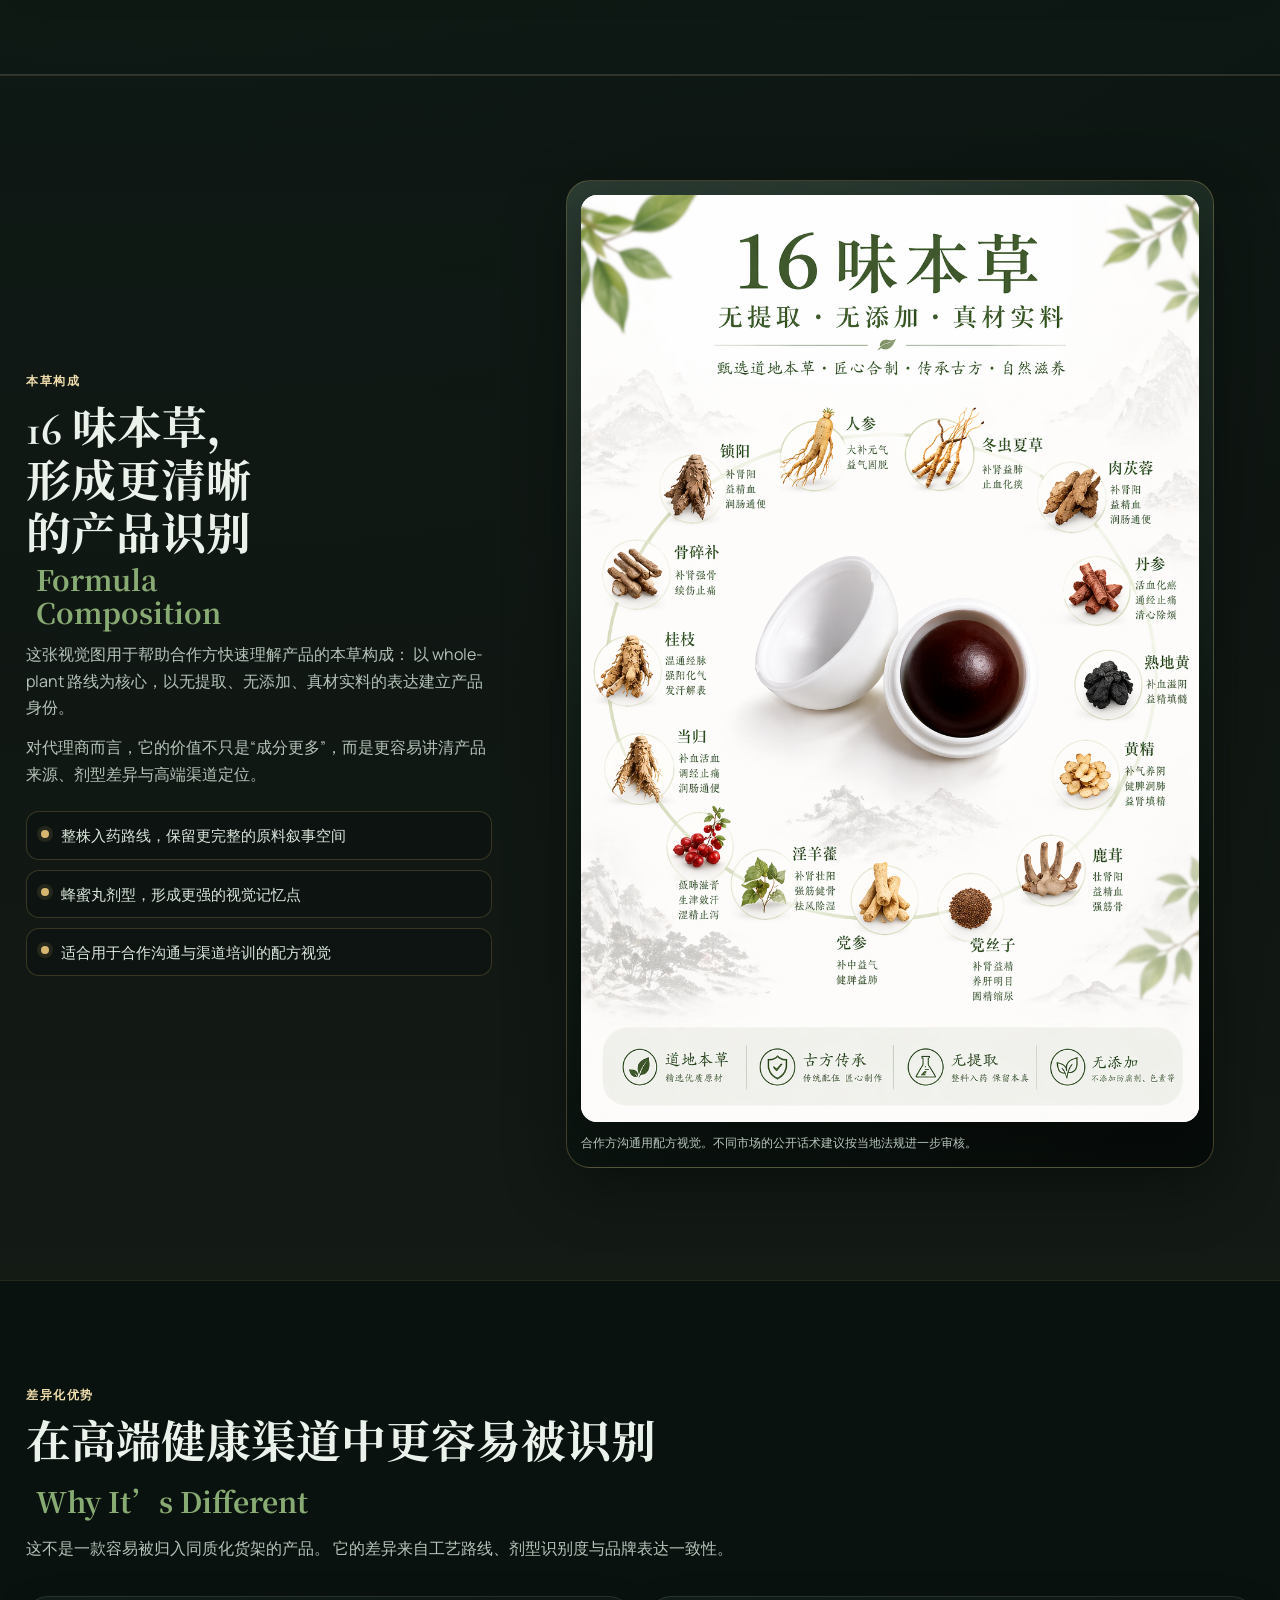
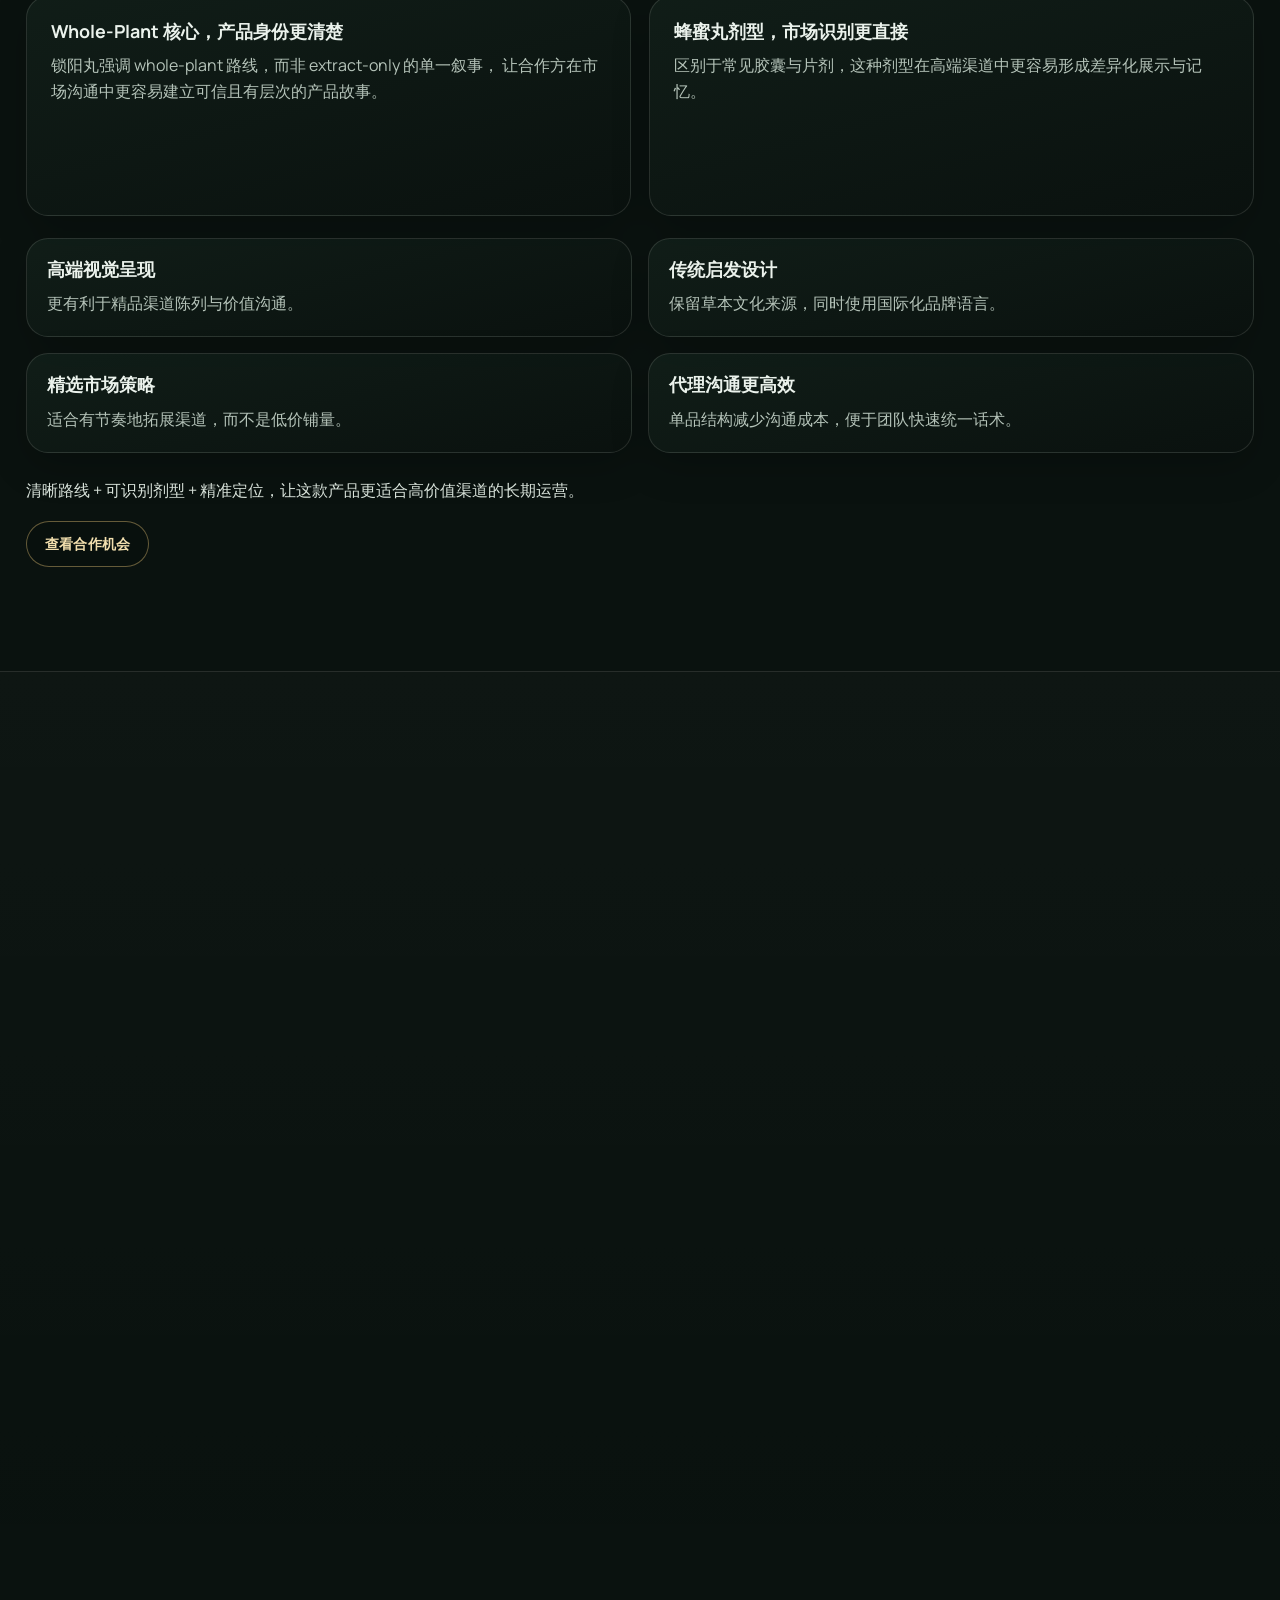
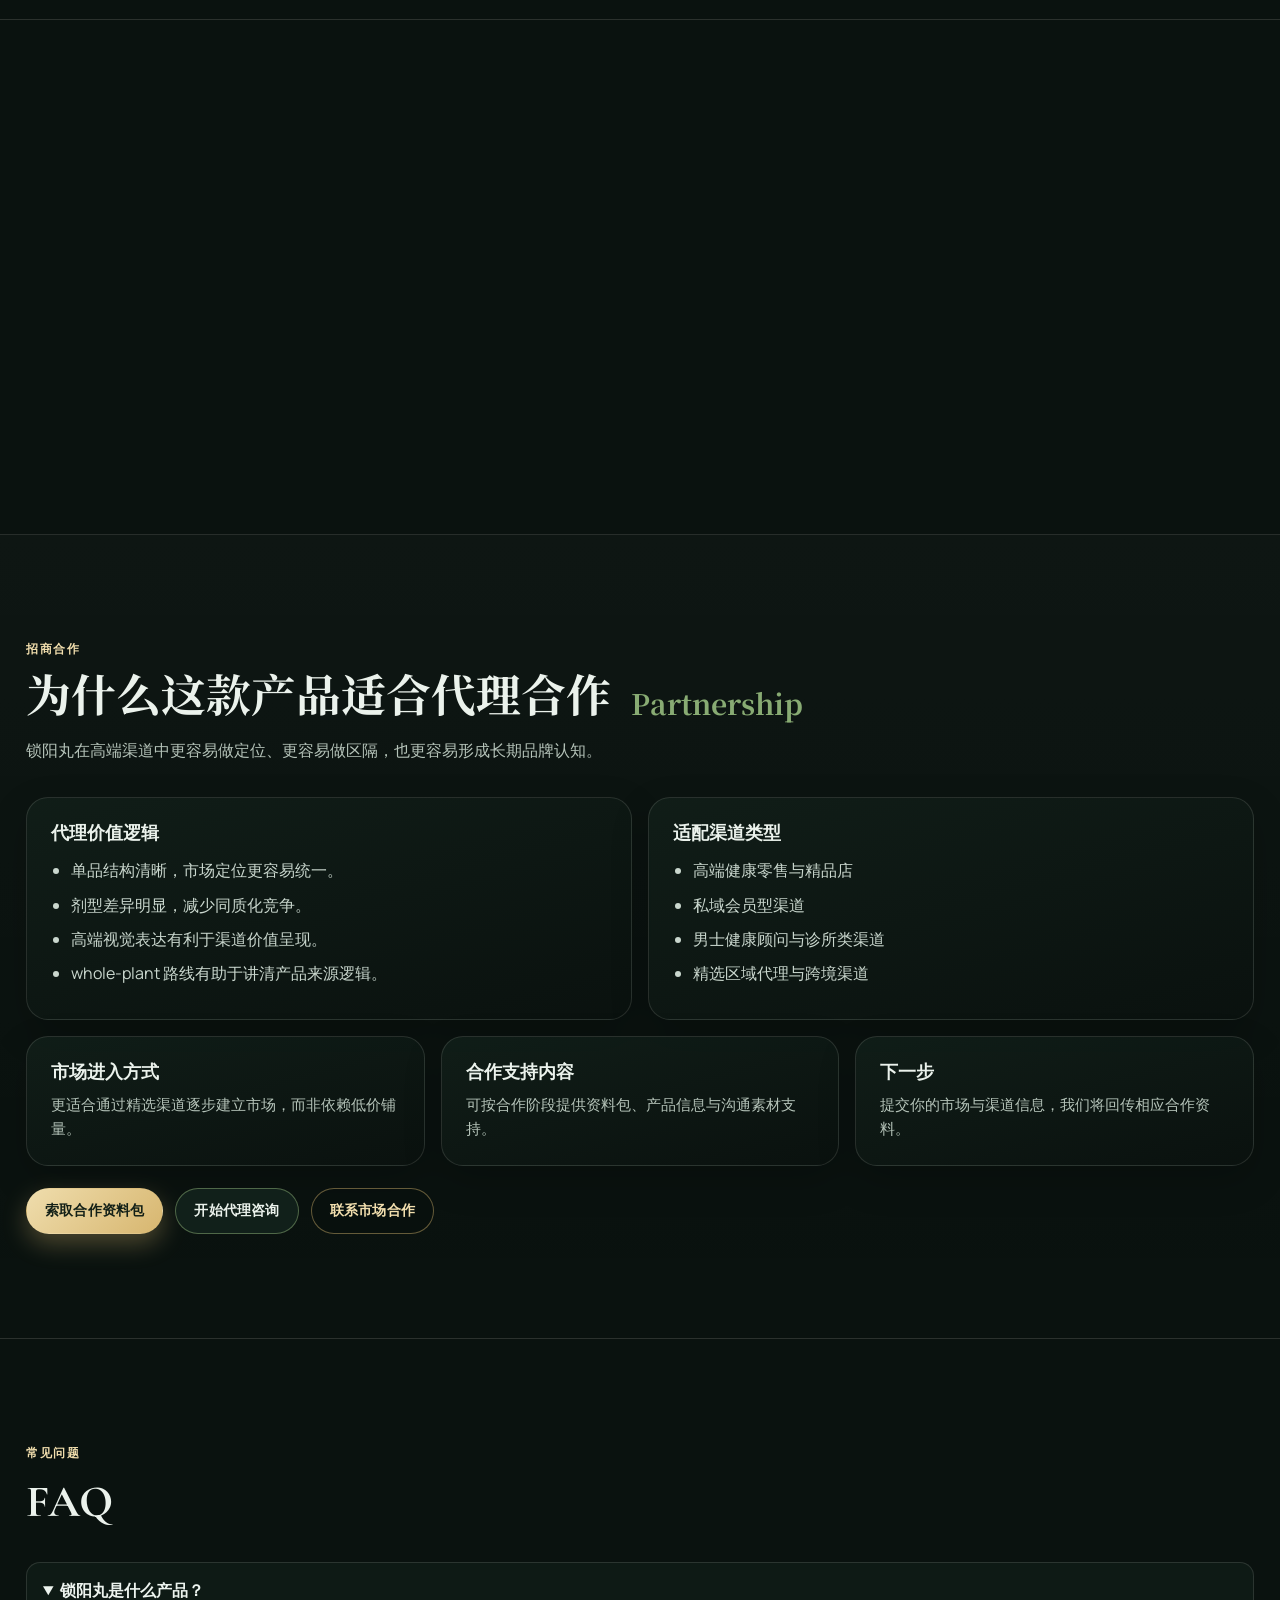
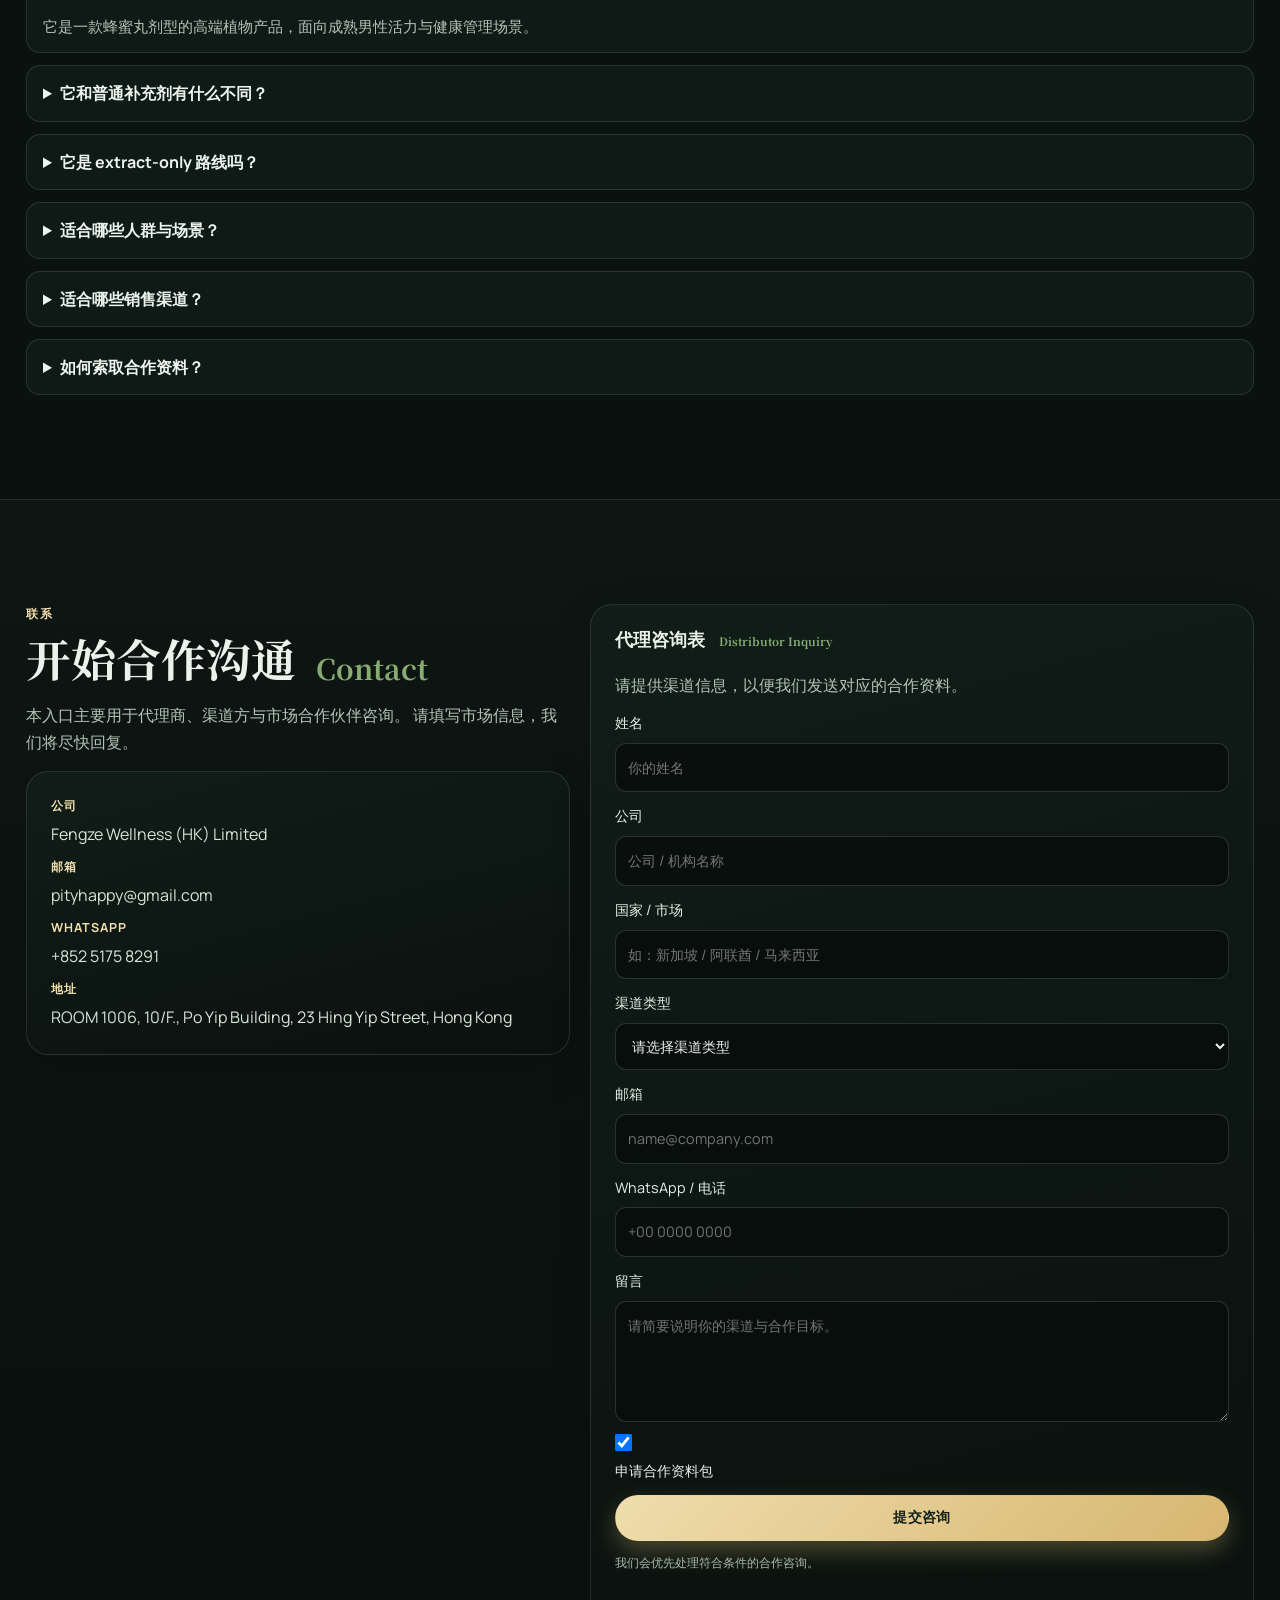
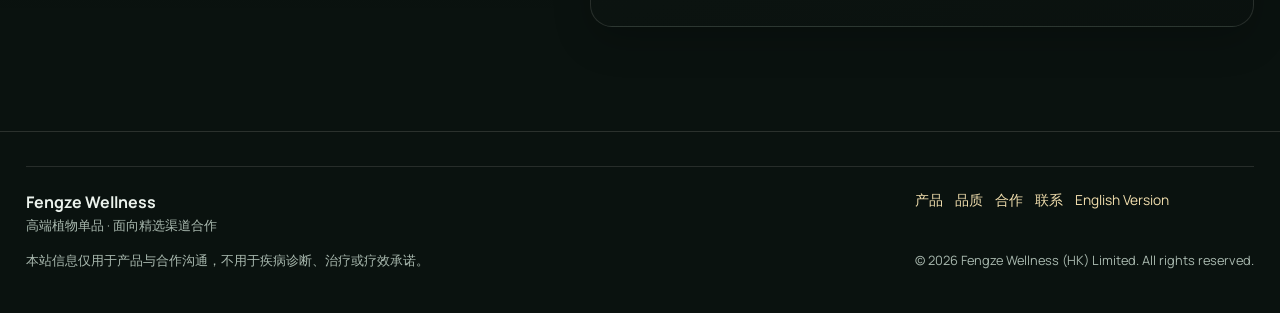
==== commit 367fa0c0: "Add low-dose tadalafil positioning block" ====
--- a/zh.html
+++ b/zh.html
@@ -200,6 +200,29 @@
           </div>
 
           <p class="usage-method-note">For product use only. Follow the product label and consult a qualified professional if needed.</p>
+        </article>
+
+        <article class="card regimen-position-card reveal">
+          <div>
+            <p class="kicker">新功能定位</p>
+            <h3>低剂量他达拉非搭配场景</h3>
+          </div>
+          <div class="regimen-position-copy">
+            <p>
+              在医生或合格专业人士已经建议长期低剂量他达拉非方案的市场中，
+              每日 2.5mg 他达拉非可以作为低剂量、可控的基础方案进行沟通。
+              锁阳丸则可以被定位为高端植物搭配产品，面向希望获得更长状态支持窗口的成熟男性场景。
+            </p>
+            <p>
+              渠道沟通话术可表达为：消费者在专业指导下使用一次 2.5mg 他达拉非，
+              同时按产品说明服用锁阳丸，可形成约 3-5 天的男性活力与助勃支持定位。
+              实际体感因人而异，不同市场的公开描述需按当地法规审核。
+            </p>
+            <p class="regimen-position-note">
+              他达拉非在许多市场属于受监管药物。本站不提供医疗建议、处方剂量建议或治疗承诺；
+              消费者应遵循医生或合格专业人士指导，并按产品标签说明使用。
+            </p>
+          </div>
         </article>
 
         <div class="product-story-grid">
--- a/styles.css
+++ b/styles.css
@@ -732,6 +732,57 @@
   font-size: 0.86rem;
 }
 
+.regimen-position-card {
+  position: relative;
+  margin-top: 20px;
+  display: grid;
+  grid-template-columns: minmax(220px, 0.8fr) minmax(0, 1.4fr);
+  gap: 24px;
+  overflow: hidden;
+  border-color: rgba(215, 182, 111, 0.26);
+  background:
+    radial-gradient(circle at 10% 12%, rgba(215, 182, 111, 0.18), transparent 34%),
+    linear-gradient(135deg, rgba(18, 44, 35, 0.9), rgba(8, 16, 13, 0.84));
+}
+
+.regimen-position-card::after {
+  content: "2.5mg";
+  position: absolute;
+  right: 24px;
+  top: 18px;
+  color: rgba(242, 223, 174, 0.1);
+  font-family: "Cormorant Garamond", serif;
+  font-size: clamp(3.8rem, 8vw, 7.5rem);
+  line-height: 1;
+  pointer-events: none;
+}
+
+.regimen-position-card h3 {
+  position: relative;
+  margin: 0;
+  max-width: 10ch;
+  font-size: clamp(1.45rem, 2vw, 2.1rem);
+  line-height: 1.1;
+}
+
+.regimen-position-copy {
+  position: relative;
+  display: grid;
+  gap: 12px;
+}
+
+.regimen-position-copy p {
+  margin: 0;
+  color: #d4dfd7;
+}
+
+.regimen-position-copy .regimen-position-note {
+  padding-top: 12px;
+  border-top: 1px solid rgba(215, 182, 111, 0.18);
+  color: #aebdb4;
+  font-size: 0.86rem;
+}
+
 .wax-shadow {
   width: 92px;
   height: 18px;
@@ -1711,6 +1762,22 @@
     padding: 20px;
   }
 
+  .regimen-position-card {
+    grid-template-columns: 1fr;
+    gap: 16px;
+    padding: 20px;
+  }
+
+  .regimen-position-card h3 {
+    max-width: 14ch;
+  }
+
+  .regimen-position-card::after {
+    right: 14px;
+    top: 12px;
+    font-size: 4.2rem;
+  }
+
   .usage-step-card {
     min-height: 250px;
   }
